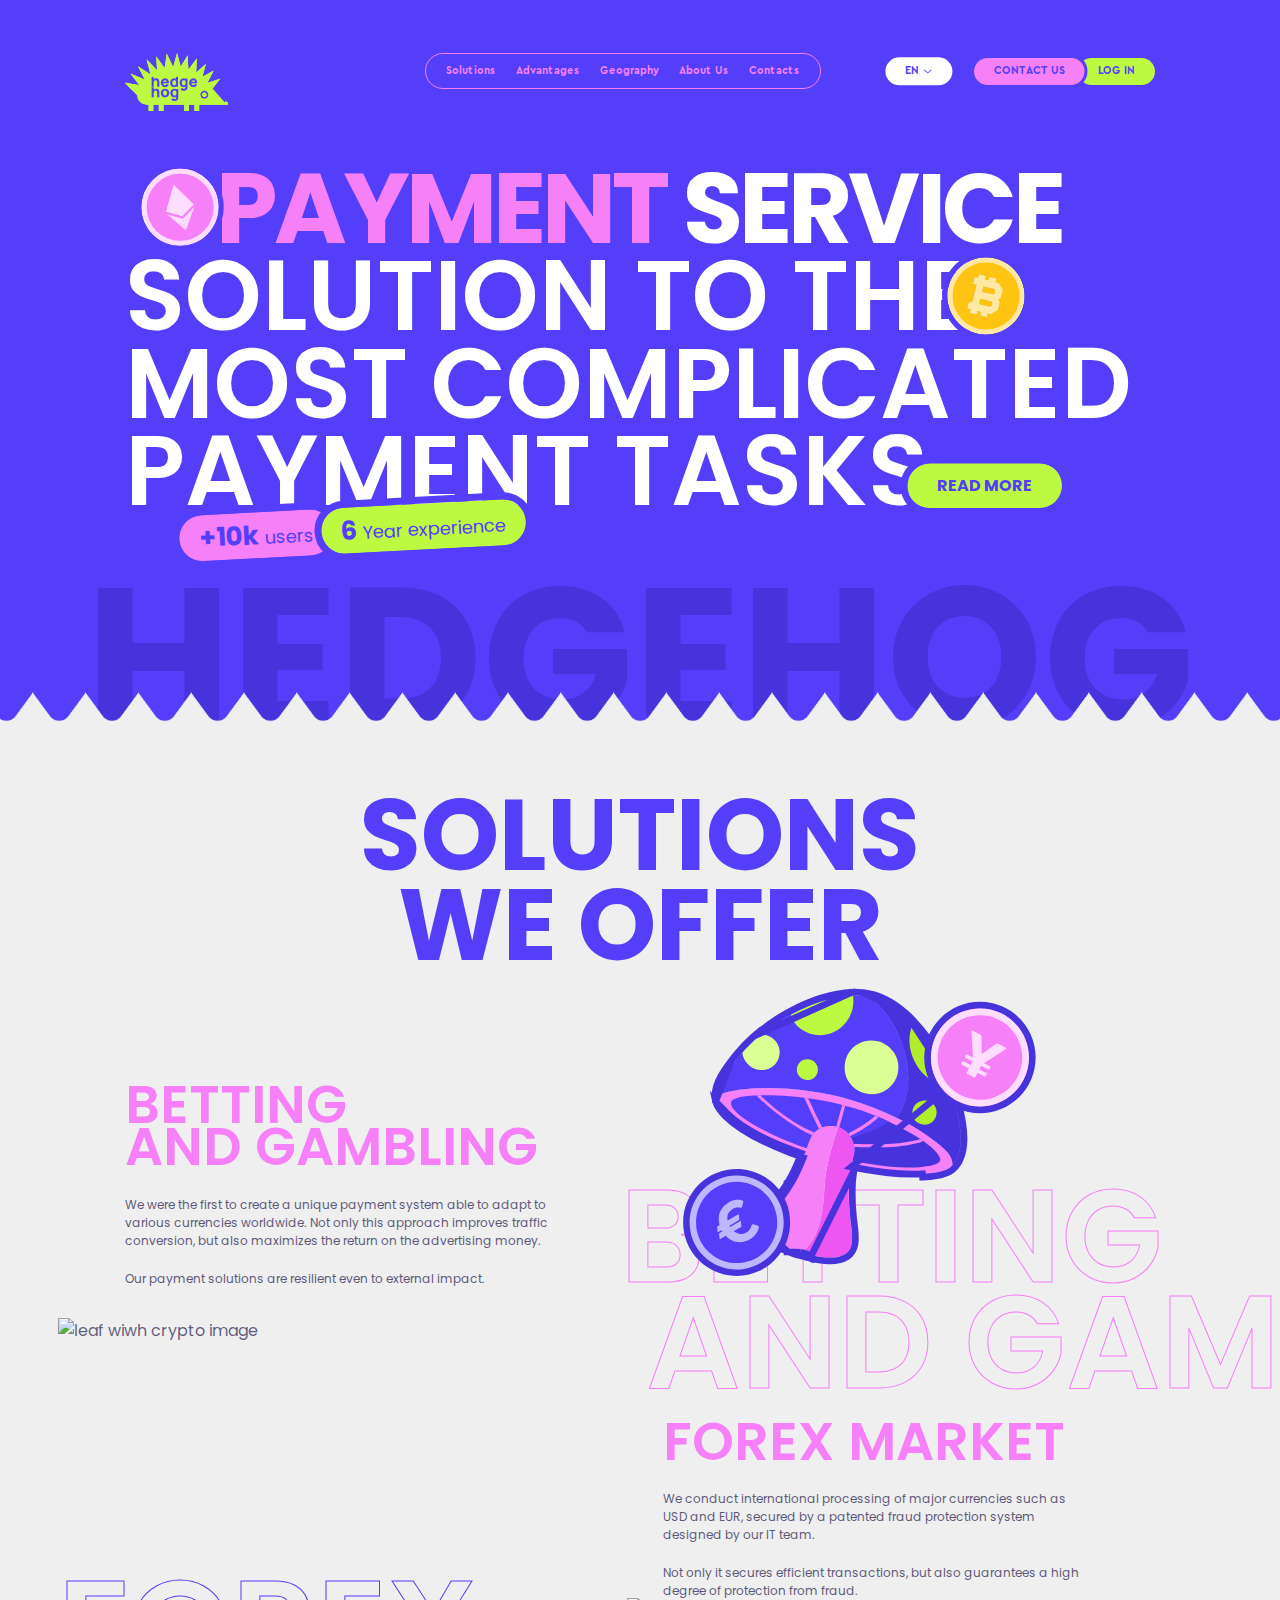
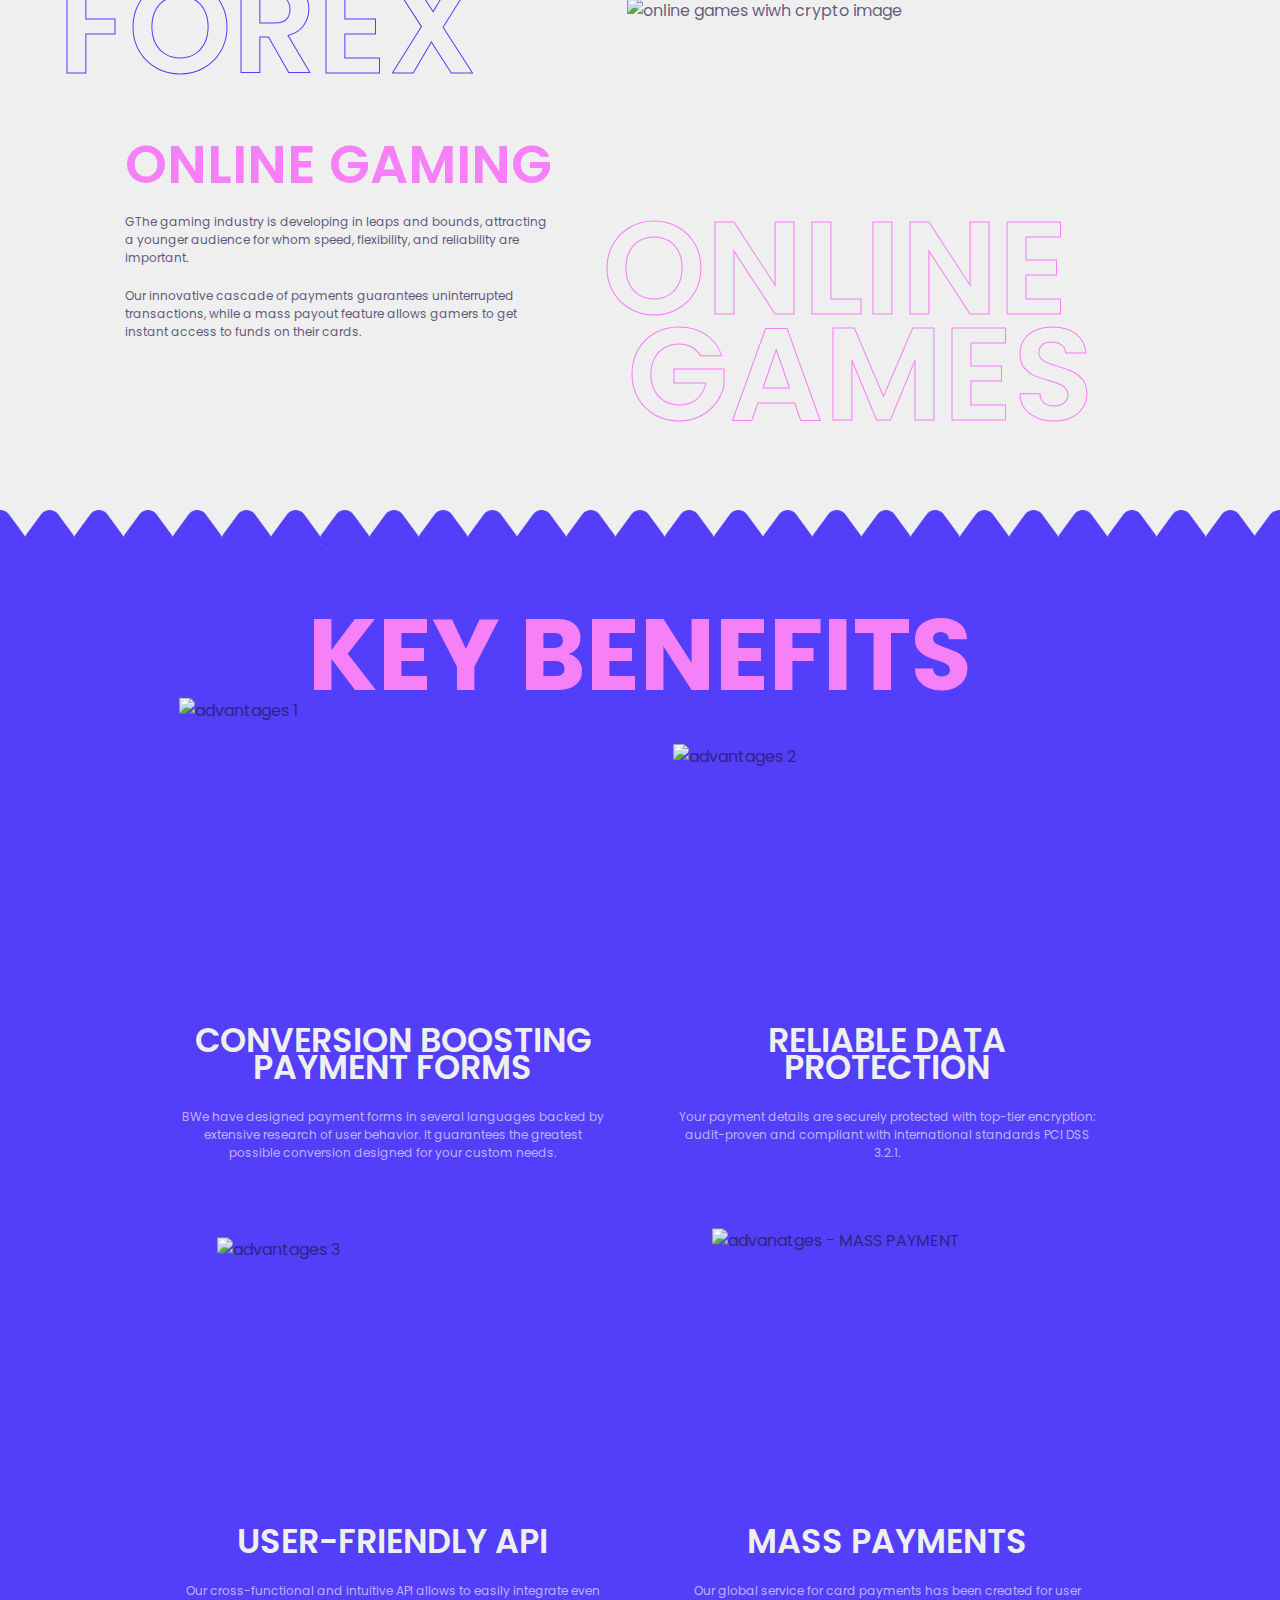
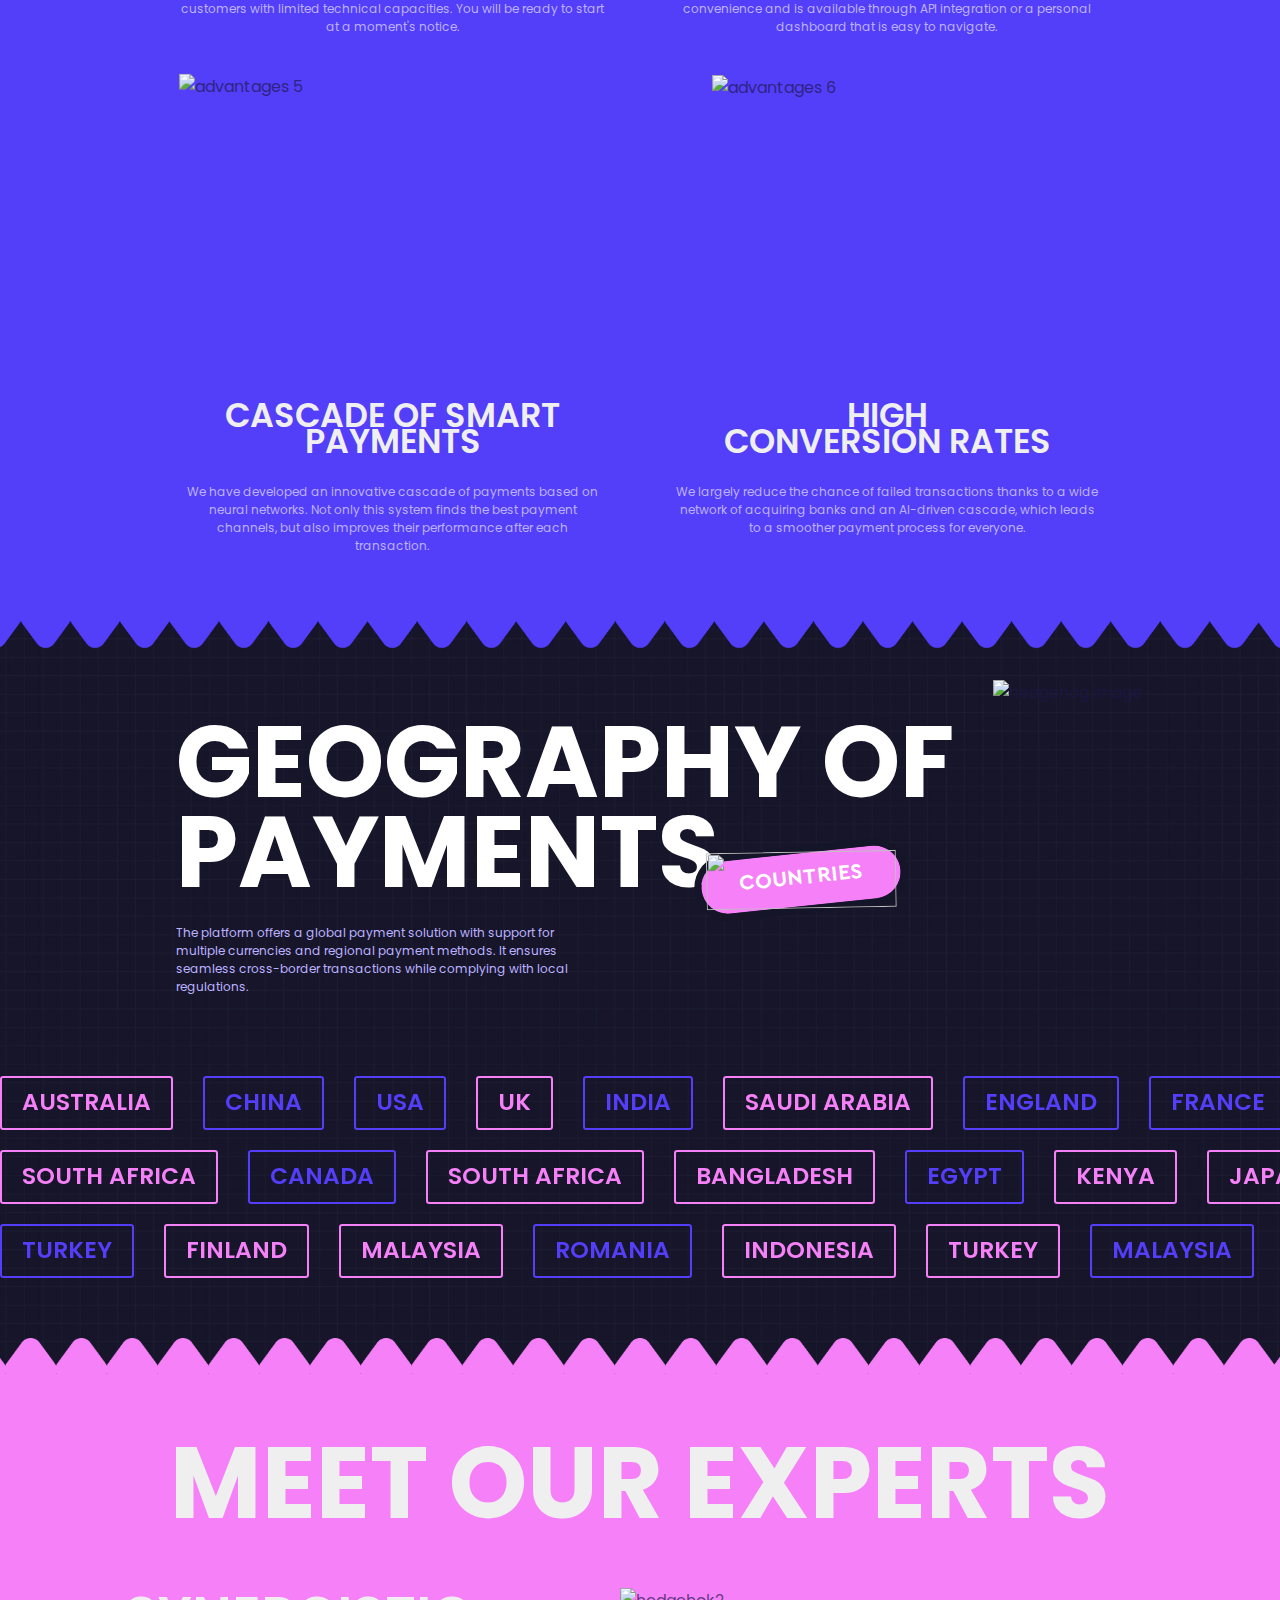
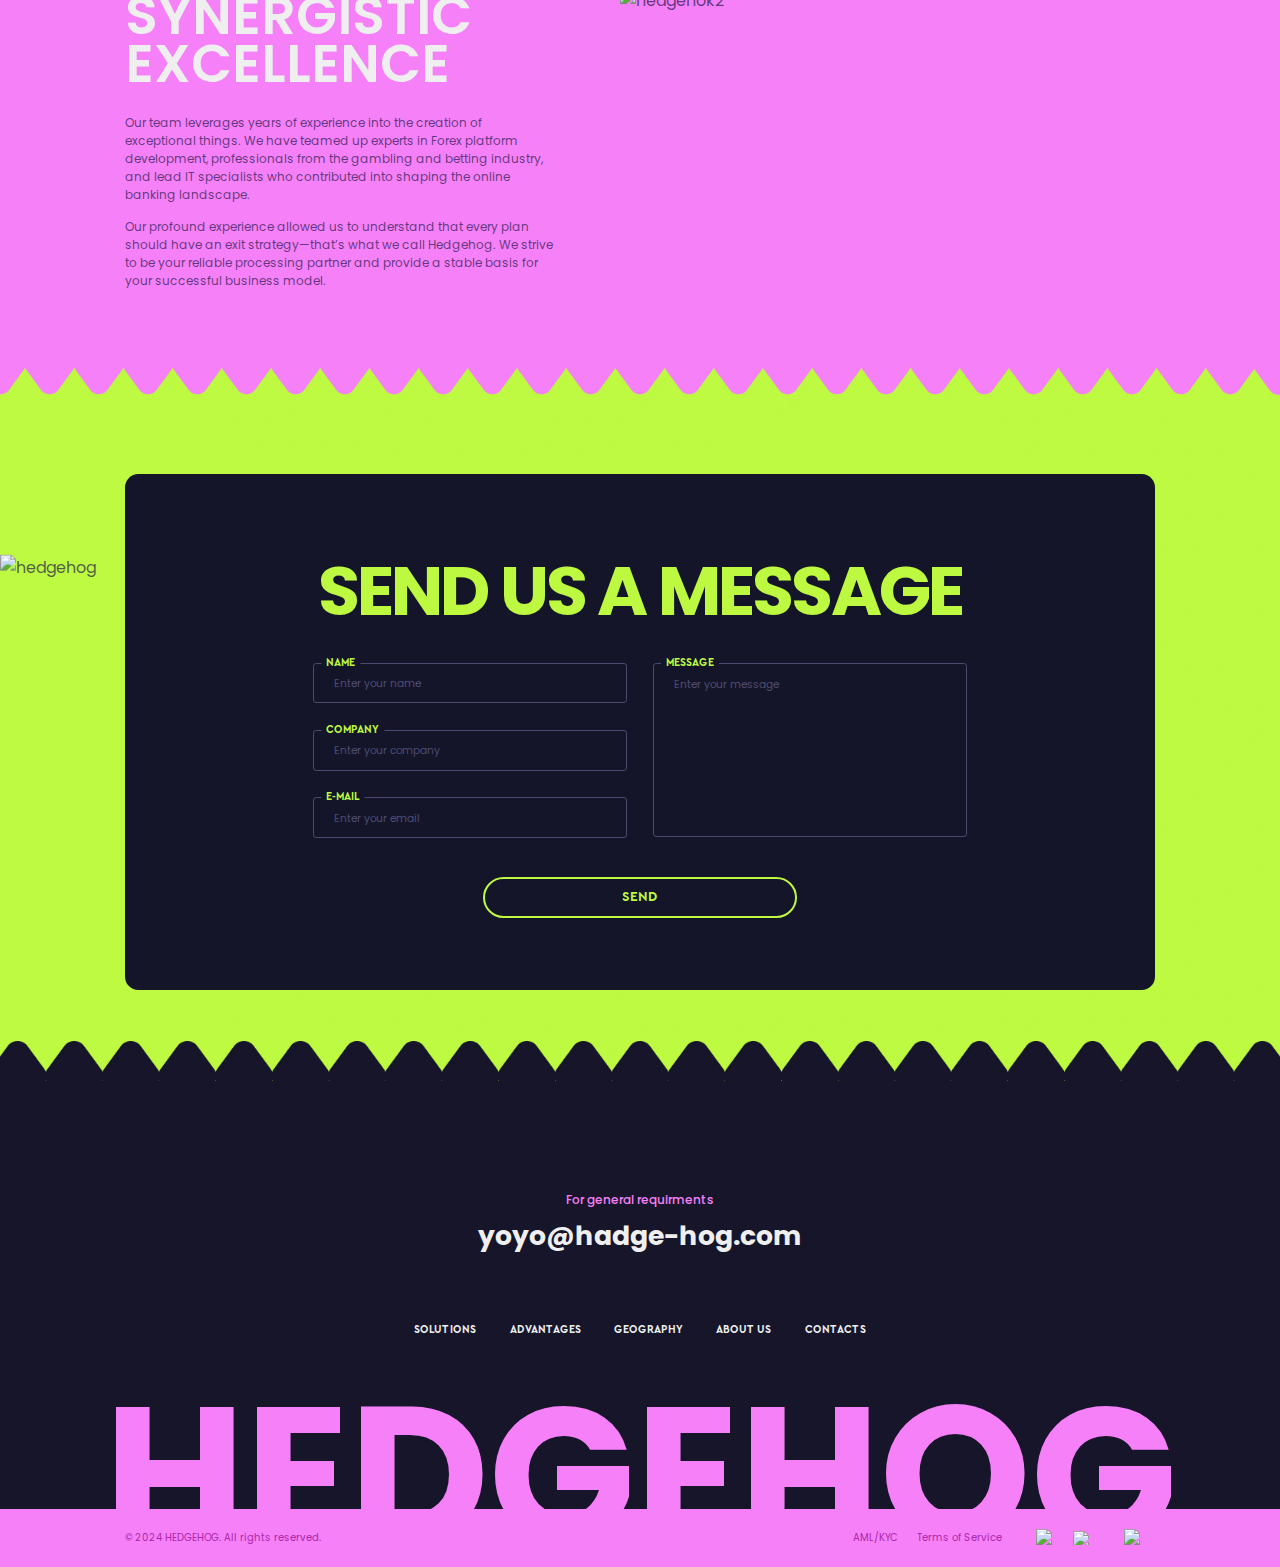
==== index.html @ 7cad4b3d "fix mobile menu buttons" ====
<!DOCTYPE html>
<html lang="en">
<head>
  <meta charset="UTF-8">
  <meta name="viewport" content="width=device-width, initial-scale=1.0">
  <link rel="preconnect" href="https://fonts.googleapis.com">
  <link rel="preconnect" href="https://fonts.gstatic.com" crossorigin>
  <link rel="icon" type="image/png" href="/favicon-96x96.png" sizes="96x96" />
  <link rel="icon" type="image/svg+xml" href="./favicon.svg?" />
  <link rel="preload" href="https://cdn.jsdelivr.net/npm/swiper@8/swiper-bundle.min.css" as="style" onload="this.onload=null;this.rel='stylesheet'">
  <noscript><link rel="stylesheet" href="https://cdn.jsdelivr.net/npm/swiper@8/swiper-bundle.min.css"></noscript>
  <link rel="preload" href="https://fonts.googleapis.com/css2?family=Poppins:wght@300;400;500;600;700&display=swap" as="style" onload="this.onload=null;this.rel='stylesheet'">
  <noscript><link rel="stylesheet" href="https://fonts.googleapis.com/css2?family=Poppins:wght@300;400;500;600;700&display=swap"></noscript>
  <link rel="stylesheet" href="./assets/css/styles.css">
  <title>Hedgehog | Payment service</title>
</head>
<body>
  <header class="header">
    <span class="word">Hedgehog</span>
    <div class="header__inner">
      <div class="header__wrapper">
        <div class="wrapper">
          <div class="header__top">
            <a class="header__logo" href="#">
              <img src="./assets//images/icons/logo.svg" alt="Logo">
            </a>
            <div class="header__el">
              <div class="header__menu">
                <nav class="header__nav">
                  <ul>
                    <li><a href="#solutions" class="go-to">Solutions</a></li>
                    <li><a href="#advantages" class="go-to">Advantages</a></li>
                    <li><a href="#geography" class="go-to">Geography</a></li>
                    <li><a href="#about" class="go-to">About Us</a></li>
                    <li><a href="#contacts" class="go-to">Contacts</a></li>
                  </ul>
                </nav>
              </div>
              <div class="header__box">
                <div class="languages">
                  <div class="languages__container">
                    <p class="languages__current">EN</p>
                    <img src="./assets/images/icons/arrow-down.svg" alt="arrow down">
                  </div>
                  <ul>
                    <li>
                      <a href="./">English</a>
                    </li>
                    <li>
                      <a href="./ru.html">Russian</a>
                    </li>
                  </ul>
                </div>
                <div class="header__box-inner">
                  <a href="#contacts" class="header__contact-us go-to">
                    Contact us
                  </a>
                  <a href="https://client.planbpay.io/#/" class="header__login">
                    Log in
                  </a>
                </div>
              </div>
              <button class="header__burger">
                <span></span>
                <span></span>
                <span></span>
              </button>
              <button class="header__close">
                <img src="./assets/images/icons/close.svg" alt="close btn">
              </button>
              <div class="header__mobile-menu">
                <div class="header__mobile-menu-wrapper">
                  <img class="close-menu" src="./assets/images/icons/close-mobile.svg" alt="close menu">
                  <span class="header__mobile-menu-word">hedgehog</span>
                  <div class="header__mobile-menu-container">
                    <nav>
                      <ul class="header__mobile-menu-list">
                        <li><a href="#solutions" class="go-to mobile-link-js">Solutions</a></li>
                        <li><a href="#advantages" class="go-to mobile-link-js">Advantages</a></li>
                        <li><a href="#geography" class="go-to mobile-link-js">Geography</a></li>
                        <li><a href="#about" class="go-to mobile-link-js">About us</a></li>
                        <li><a href="#contacts" class="go-to mobile-link-js">Contacts</a></li>
                      </ul>
                    </nav>
                    <div class="header__mobile-menu-inner">
                      <span class="one"></span>
                      <a href="#contacts" class="header__mobile-menu-contacts go-to mobile-link-js">Contact us</a>
                      <div class="languages">
                        <div class="languages__container">
                          <p class="languages__current">EN</p>
                          <img src="./assets/images/icons/arrow-down.svg" alt="arrow down">
                        </div>
                        <ul>
                          <li>
                            <a href="./">English</a>
                          </li>
                          <li>
                            <a href="./ru.html">Russian</a>
                          </li>
                        </ul>
                      </div>
                      <span class="two"></span>
                    </div>
                    <a href="https://client.planbpay.io/" class="header__mobile-menu-login mobile-link-js">Log In</a>
                  </div>
                </div>
               
              </div>
            </div>
          </div>
        </div>
      </div>
    
    </div>
    <div class="offer">
      <img class="etherium-icon" src="./assets/images/home-etherium-img.svg" alt="etherium icon">
      <img class="bitcoin-img" src="./assets/images/bitcoin-img.svg" alt="bitcoin-img">
      <div class="wrapper">
        <div class="offer__inner">
          <h1>
            <span class="bold"><span class="color">Payment</span> Service</span>
            Solution to the most complicated payment tasks
          </h1>
        </div>
      </div>
      <a href="#solutions" class="offer__readmore go-to">
          Read more
      </a>
      <div class="offer__advanatges">
        <div class="offer__advanatges-users">
          <span>+10k</span> users
        </div>
        <div class="offer__advanatges-experiance">
          <span>6</span> Year experience
        </div>
      </div>
    </div>
  </header>
  <section id="solutions" class="solutions bg">
    <div class="wrapper">
      <h2 class="page-title center">
        SOLUTIONS <br> WE OFFER
      </h2>
        <div class="solutions__content">

          <div class="solutions__item mb-180">
            <div class="solutions__header">
              <h3>
                Betting <br>
                and gambling
              </h3>
              <div>
                <p>
                  We were the first to create a unique payment system able to adapt to various currencies worldwide.
                  Not only this approach improves traffic conversion, but also maximizes the return on the advertising money.
                </p>
                <p>
                  Our payment solutions are resilient even to external impact.
                </p>
              </div>
            </div>
            <div class="solutions__item-with-image betting">
              <div class="solutions__item-with-image-inner betting">
                <div class="transparent-text transparent-text-maincolor-border">
                  Betting
                 <span> and gam</span>
                </div>
                <img class="desktop" src="" data-src="./assets/images/solution-img1.svg" alt="mushrum wiwh crypto image">
                <img class="mobile" src="" data-src="./assets/images/solution-img1-mobile.svg" alt="mushrum wiwh crypto image">
              </div>
            </div>
          </div>
         
          <div class="solutions__item mb-230">
            <div class="solutions__header ml-auto mr-5">
              <h3>
                Forex Market
              </h3>
              <div>
                <p>
                  We conduct international processing of major currencies such as USD and EUR, secured by a patented fraud protection system designed by our IT team.
                </p>
                <p>
                  Not only it secures efficient transactions, but also guarantees a high degree of protection from fraud.

                </p>
              </div>
            </div>
            <div class="solutions__item-with-image forex mb-30">
              <div class="solutions__item-with-image-inner forex">
                <div class="transparent-text transparent-text-subcolor-border">
                  Forex
                </div>
                <img class="desktop" src="" data-src="./assets/images/solution-img2.svg" alt="leaf wiwh crypto image">
                <img class="mobile" src="" data-src="./assets/images/solution-img2-mobile.svg" alt="leaf wiwh crypto image">
              </div>
            </div>
          </div>
          
          <div class="solutions__item mb-150">
            <div class="solutions__header">
              <h3>
                Online Gaming
              </h3>
              <div>
                <p>
                  GThe gaming industry is developing in leaps and bounds, attracting a younger audience for whom ​​speed, flexibility, and reliability are important. 
                </p>
                <p>
                  Our innovative cascade of payments guarantees uninterrupted transactions, while a mass payout feature allows gamers to get instant access to funds on their cards.
                </p>
              </div>
            </div>
            <div class="solutions__item-with-image online">
              <div class="solutions__item-with-image-inner online">
                <div class="transparent-text transparent-text-maincolor-border">
                  Online
                 <span> games</span>
                </div>
                <img src="" data-src="./assets/images/solution-img3.svg" alt="online games wiwh crypto image">
              </div>
            </div>
          </div>
          
        </div>
    </div>
  </section>
  <section id="advantages" class="advantages bg">
    <div class="wrapper">
      <h2 class="page-title center">
        Key benefits
      </h2>
      <div class="advantages__content">
        <div class="advantages__item">
            <img src="" data-src="./assets/images/adv-img1.svg" alt="advantages 1">
            <div class="advantages__item-text">
              <h4>
                Conversion boosting payment forms
              </h4>
              <p>
                BWe have designed payment forms in several languages ​​backed by extensive research of user behavior. It guarantees the greatest possible conversion designed for your custom needs.
              </p>
            </div>
        </div>
         <div class="advantages__item">
            <img src="" data-src="./assets/images/adv-img2.svg" alt="advantages 2">
            <div class="advantages__item-text">
              <h4>
                Reliable data protection
              </h4>
              <p>
                Your payment details are securely protected with top-tier encryption: audit-proven and compliant with international standards PCI DSS 3.2.1.
              </p>
            </div>
        </div>
         <div class="advantages__item">
            <img src="" data-src="./assets/images/adv-img3.svg" alt="advantages 3">
            <div class="advantages__item-text">
              <h4>
                User-friendly API 
              </h4>
              <p>
                Our cross-functional and intuitive API allows to easily integrate even customers with limited technical capacities. You will be ready to start at a moment's notice.
              </p>
            </div>
        </div>
         <div class="advantages__item">
            <img src="" data-src="./assets/images/adv-img4.png" alt="advanatges - MASS PAYMENT">
            <div class="advantages__item-text">
              <h4>Mass Payments
              </h4>
              <p>
                Our global service for card payments has been created for user convenience and is available through API integration or a personal dashboard that is easy to navigate.
              </p>
            </div>
        </div>
         <div class="advantages__item">
            <img src="" data-src="./assets/images/adv-img5.svg" alt="advantages 5">
            <div class="advantages__item-text">
              <h4>Cascade of Smart Payments</h4>
              <p>
                We have developed an innovative cascade of payments based on neural networks. Not only this system finds the best payment channels, but also improves their performance after each transaction.
              </p>
            </div>
        </div>
         <div class="advantages__item">
            <img src="" data-src="./assets/images/adv-img6.svg" alt="advantages 6">
            <div class="advantages__item-text">
              <h4>
                High <br> Conversion Rates
              </h4>
              <p>
                We largely reduce the chance of failed transactions thanks to a wide network of acquiring banks and an AI-driven cascade, which leads to a smoother payment process for everyone.
              </p>
            </div>
        </div>
      </div>
    </div>
  </section>
  <section id="geography" class="geography bg">
    <img class="geography__image" src="" data-src="./assets/images/hedgehog.svg" alt="hedgehog image">
    <div class="wrapper">
      <div class="geography__title">
        <h2 class="page-title center">
          geography of payments
        </h2>
        <p>
          The platform offers a global payment solution with support for multiple currencies and regional payment methods.
           It ensures seamless cross-border transactions while complying with local regulations.
        </p>
        <div class="geography__box">
          <div class="geography__button">
            countries
            <img src="" data-src="./assets/images//dashed-border.svg" alt="">
          </div>
        </div>
      </div>
    </div>
    <div class="geography__content swiper swiperGeography1 mb-30">
      <div class="swiper-wrapper">
        <div class="swiper-slide geography__item geography__item_pink">
          Australia
        </div>
        <div class="swiper-slide geography__item geography__item_blue">
          China
        </div>
        <div class="swiper-slide geography__item geography__item_blue">
          USA
        </div>
        <div class="swiper-slide geography__item geography__item_pink">
          UK
        </div>
        <div class="swiper-slide geography__item geography__item_blue">
          India
        </div>
        <div class="swiper-slide geography__item geography__item_pink">
          Saudi Arabia
        </div>
        <div class="swiper-slide geography__item geography__item_blue">
          England
        </div>
        <div class="swiper-slide geography__item geography__item_blue">
          France
        </div>
      </div>
    </div>
    <div class="geography__content swiper swiperGeography2  mb-30">
      <div class="swiper-wrapper">
        <div class="swiper-slide geography__item geography__item_pink">
          South Africa
        </div>
        <div class="swiper-slide geography__item geography__item_blue">
          Canada 
        </div>
        <div class="swiper-slide geography__item geography__item_pink">
          South Africa
        </div>
        <div class="swiper-slide geography__item geography__item_pink">
          Bangladesh
        </div>
        <div class="swiper-slide geography__item geography__item_blue">
          Egypt
        </div>
        <div class="swiper-slide geography__item geography__item_pink">
          Kenya
        </div>
        <div class="swiper-slide geography__item geography__item_pink">
          Japan
        </div>
        <div class="swiper-slide geography__item geography__item_blue">
          Brazil
        </div>
      </div>
    </div>
    <div class="geography__content swiper swiperGeography3">
      <div class="swiper-wrapper">
        <div class="swiper-slide geography__item geography__item_blue">
          Turkey
        </div>
        <div class="swiper-slide geography__item geography__item_pink">
          Finland 
        </div>
        <div class="swiper-slide geography__item geography__item_pink">
          Malaysia
        </div>
        <div class="swiper-slide geography__item geography__item_blue">
          Romania
        </div>
        <div class="swiper-slide geography__item geography__item_pink">
          Indonesia
        </div>
        <div class="swiper-slide geography__item geography__item_pink">
          Turkey
        </div>
        <div class="swiper-slide geography__item geography__item_blue">
          Malaysia
        </div>
        <div class="swiper-slide geography__item geography__item_pink">
          Mexico
        </div>
      </div>
    </div>
    <div class="geography__mobile-content">
      <div class="wrapper">
        <div class="geography__mobile-text">
          The platform offers a global payment solution with support for multiple currencies and regional payment methods.
          It ensures seamless cross-border transactions while complying with local regulations.
          <img class="geography__mobile-text-img" src="./assets/images/message.svg" alt="message">
        </div>
      </div>
    </div>
  </section>
  <section id="about" class="team">
    <div class="wrapper">
      <h2 class="page-title">
        Meet Our Experts
      </h2>
      <div class="team__content">
        <div class="team__info">
          <h3>Synergistic <br> Excellence </h3>
          <div>
            <p>
              Our team leverages years of experience into the creation of exceptional things. We have teamed up experts in Forex platform development, professionals from the gambling and betting industry, and lead IT specialists who contributed into shaping the online banking landscape.

            </p>
            <p>
              Our profound experience allowed us to understand that every plan should have an exit strategy—that’s what we call Hedgehog. We strive to be your reliable processing partner and provide a stable basis for your successful business model.
            </p>
          </div>
        </div>
        <img src="" data-src="./assets/images/hedgehok2.svg" alt="hedgehok2">
      </div>
    </div>
  </section>
  <section id="contacts" class="contacts">
    <img class="contacts__img" src="" data-src="./assets/images/hedgehog3.svg" alt="hedgehog">
    <div class="wrapper">
      <div class="contacts__container">
        <div class="contacts__content">
          <h2>Send Us A Message</h2>
          <div class="conatcts__form">
            <form id="contacts__form" method="post" action="/mail">
              <div class="contacts__form-wrapper">
                <div class="contacts__form-item">
                    <div class="contacts__form-row">
                      <input class="contacts__form-field" placeholder="Enter your name" required name="name" id="name" type="text">
                      <label class="contacts__form-label" for="name">name</label>
                    </div>
                    <div class="contacts__form-row">
                      <input class="contacts__form-field" placeholder="Enter your company" required name="company" id="company" type="text">
                      <label class="contacts__form-label" for="company">company</label>
                    </div>
                    <div class="contacts__form-row">
                      <input class="contacts__form-field" placeholder="Enter your email" required name="email" id="email" type="text">
                      <label class="contacts__form-label" for="email">E-mail</label>
                    </div>
                </div>
                <div class="contacts__form-item">
                  <div class="contacts__form-row textarea">
                    <textarea placeholder="Enter your message" class="contacts__form-field textarea" name="text" id=""></textarea>
                    <span class="contacts__form-label" for="email">Message</span>
                  </div>
                </div>
              </div>
              <button class="contacts__form-button">Send</button>
            </form>
            <div class="contacts__form-success">
              <div class="contacts__form-success-inner">
                <p>
                  Thank you for <br> Message! 
                </p>
                <span>
                  Our Support Team will contact you soon
                </span>
                <img class="i-close" src="./assets/images/icons/close-icon.svg" alt="close">
                <img class="i-hedgehog" src="./assets/images/success-form-img.svg" alt="thank you">
              </div>
            </div>
          </div>
        </div>
      </div>
    </div>
  </section>
  <footer class="footer">
    <div class="wrapper">
      <p class="footer__text">For general requirments</p>
      <a class="footer__mail" href="mailto:yoyo@hadge-hog.com">yoyo@hadge-hog.com</a>
      <ul class="footer__menu">
        <li><a href="#solutions" class="go-to">Solutions</a></li>
        <li><a href="#advantages" class="go-to">Advantages</a></li>
        <li><a href="#geography" class="go-to">Geography</a></li>
        <li><a href="#about" class="go-to">About Us</a></li>
        <li><a href="#contacts" class="go-to">Contacts</a></li>
      </ul>
    </div>
    <span class="footer__word">hedgehog</span>
    <div class="footer__bottom">
      <div class="wrapper">
        <div class="footer__bottom-inner">
          <ul class="footer__mobile-menu">
            <li><a href="#solutions" class="go-to">Solutions</a></li>
            <li><a href="#advantages" class="go-to">Advantages</a></li>
            <li><a href="#geography" class="go-to">Geography</a></li>
            <li><a href="#about" class="go-to">About us</a></li>
            <li><a href="#contacts" class="go-to">Contacts</a></li>
          </ul>
          <p>© 2024 HEDGEHOG. All rights reserved.</p>
          <a href="#" class="footer__logo">
            <img src="" data-src="./assets/images/icons/logo-pink.svg" alt="">
          </a>
          <div class="footer__bottom-row">
            <div class="footer__bottom-box">
              <a href="./AML-CTF-policy.pdf" target="_blank">AML/KYC</a> 
              <a href="./PLAN-B-TERMS-AND-CONDITIONS-N.pdf" target="_blank">Terms of Service</a>
            </div>
            <div class="footer__bottom-payments">
              <img src="" data-src="./assets/images/icons/mc.svg" alt="master card">
              <img src="" data-src="./assets/images/icons/visa.svg" alt="visa">
              <img src="" data-src="./assets/images/icons/union.svg" alt="union pay">
            </div>
          </div>
        </div>
      </div>
    </div>
  </footer>

  <script defer src="" data-src="https://cdn.jsdelivr.net/npm/swiper@8/swiper-bundle.min.js"></script>
  <script type="module">
		import Swiper from 'https://cdn.jsdelivr.net/npm/swiper@8/swiper-bundle.esm.browser.min.js'

		function initSwiper(selector) {
      return new Swiper(selector, {
        slidesPerView: "auto",
        loop: true,
        speed: 3000,
        spaceBetween: 30,
        allowTouchMove: false,
        breakpoints: {
          834: {
            slidesPerView: 8,
            spaceBetween: 15
          },
          992: {
            slidesPerView: 8,
          },
          680: {
            slidesPerView: 6,
          },
          320: {
            slidesPerView: 4,
            spaceBetween: 20
          }
        },
      });
    }

    const swiper1 = initSwiper('.swiperGeography1');
    const swiper2 = initSwiper('.swiperGeography2');
    const swiper3 = initSwiper('.swiperGeography3');
  </script>
  <script src="./assets/js/main.js"></script>
</body>
</html>
---- assets/css/styles.css ----
@font-face {
  font-family: "Cera Pro";
  src: url("../../assets/fonts/CeraPro-Bold.eot");
  src: url("../../assets/fonts/CeraPro-Bold.eot?#iefix") format("embedded-opentype"), url("../../assets/fonts/CeraPro-Bold.woff2") format("woff2"), url("../../assets/fonts/CeraPro-Bold.woff") format("woff"), url("../../assets/fonts/CeraPro-Bold.ttf") format("truetype");
  font-weight: bold;
  font-style: normal;
  font-display: swap;
}
p {
  margin: 0;
  padding: 0;
}

ul,
li {
  margin: 0;
  padding: 0;
  list-style-type: none;
}

h1,
h2,
h3,
h4,
h5 {
  box-sizing: border-box;
  margin: 0;
  padding: 0;
  line-height: 1.3em;
  font-style: normal;
}

h1 {
  font-weight: 600;
  font-size: 7.708vw;
  line-height: 0.8em;
  color: #fff;
  text-transform: uppercase;
}

h2 {
  font-size: 7.813vw;
  font-weight: 700;
  text-transform: uppercase;
}

h3 {
  font-size: 4.167vw;
  font-weight: 600;
}

button {
  outline: none;
  border: none;
  text-decoration: none;
  color: inherit;
}

div,
p,
a,
ul,
li,
span,
img {
  box-sizing: border-box;
}

a {
  text-decoration: none;
  display: block;
  color: inherit;
}

button {
  cursor: pointer;
}

img {
  max-width: 100%;
  display: block;
}

body {
  font-family: "Poppins", sans-serif;
  font-weight: 400;
  margin: 0;
  padding: 0;
  color: rgba(29, 23, 74, 0.6980392157);
}
body.isMobileOpen {
  overflow: hidden;
}

.wrapper {
  max-width: 82.813vw;
  width: 100%;
  margin: 0 auto;
  padding-left: 15px;
  padding-right: 15px;
}

.center {
  text-align: center;
}

.transparent-text-maincolor-border {
  color: transparent;
  -webkit-text-stroke: 1px #F580F7;
  text-stroke: 1px #F580F7;
}

.transparent-text-subcolor-border {
  color: transparent;
  -webkit-text-stroke: 1px #543EFA;
  text-stroke: 1px #543EFA;
}

.page-title {
  line-height: 0.9em;
}

.ml-auto {
  margin-left: auto;
}

.header {
  position: relative;
  background-color: #543EFA;
  padding-bottom: 5.208vw;
}
.header__inner {
  transition: 0.3s;
}
.header__logo {
  width: 8.073vw;
  transition: 0.3s;
}
.header__top {
  padding-top: 4.167vw;
  display: flex;
  transition: 0.3s;
  padding-bottom: 1vw;
}
.header .word {
  width: 100%;
  text-align: center;
  font-size: 15.521vw;
  font-weight: 700;
  color: #4733DC;
  text-transform: uppercase;
  position: absolute;
  left: 0;
  bottom: -1.302vw;
  line-height: 0.8em;
}
.header .bg-line {
  width: 100%;
  height: 82px;
  position: absolute;
  left: 0;
  bottom: 0;
  z-index: 1;
  pointer-events: none;
  transform: translateY(30%);
}
.header__top {
  display: flex;
  justify-content: space-between;
}
.header__el {
  display: flex;
  align-items: center;
  gap: 4.948vw;
  height: 100%;
}
.header__nav {
  border: 1px solid #F580F7;
  padding: 0.781vw 1.563vw;
  height: 100%;
  border-radius: 1.563vw;
  font-family: "Cera Pro", sans-serif;
}
.header__nav ul {
  display: flex;
  gap: 1.563vw;
}
.header__nav ul li {
  position: relative;
  cursor: pointer;
  transition: 0.3s;
  z-index: 5;
}
.header__nav ul li:hover:before {
  opacity: 1;
}
.header__nav ul li.active:hover > a {
  color: #543EFA;
}
.header__nav ul li:hover > a {
  color: #543EFA;
}
.header__nav ul li.active:before {
  opacity: 1;
}
.header__nav ul li.active > a {
  color: #543EFA;
}
.header__nav ul li::before {
  content: "";
  height: 2.019vw;
  width: calc(100% + 2.363vw);
  display: block;
  position: absolute;
  background-color: #F580F7;
  pointer-events: none;
  border-radius: 1.563vw;
  transition: 0.3s;
  position: absolute;
  left: 50%;
  top: 50%;
  transform: translate(-50%, -50%);
  z-index: -1;
  opacity: 0;
}
.header__nav ul li > a {
  position: relative;
  z-index: 3;
  color: #F580F7;
  font-size: 0.833vw;
  transition: 0.3s;
}
.header__box {
  display: flex;
  align-items: center;
  height: 100%;
  gap: 1.563vw;
}
.header__box-inner {
  display: flex;
}
.header__contact-us {
  font-family: "Cera Pro", sans-serif;
  color: #543EFA;
  background-color: #F580F7;
  font-size: 0.833vw;
  text-transform: uppercase;
  font-weight: 700;
  text-align: center;
  padding: 0.521vw 1.563vw;
  border-radius: 2.344vw;
  position: relative;
  margin-right: -0.521vw;
  transition: 0.3s;
}
.header__contact-us:before {
  content: "";
  display: block;
  position: absolute;
  left: 50%;
  top: 50%;
  width: 100%;
  height: 100%;
  border: 3px solid #543EFA;
  transform: translate(-50%, -50%);
  border-radius: 2.344vw;
}
.header__login {
  font-family: "Cera Pro", sans-serif;
  color: #543EFA;
  background-color: #BEF941;
  font-size: 0.833vw;
  text-transform: uppercase;
  font-weight: 700;
  text-align: center;
  padding: 0.521vw 1.563vw;
  border-radius: 2.344vw;
}
.header__burger {
  display: none;
  background: transparent;
  padding: 0;
}
.header__burger span {
  display: block;
  width: 4.556vw;
  height: 0.36vw;
  background-color: #EFEFEF;
  border-radius: 0.839vw;
}
.header__burger span:not(:last-child) {
  margin-bottom: 0.839vw;
}
.header__close {
  display: none;
  background: transparent;
  padding: 0;
}
.header__close.active {
  display: block;
  width: 5.995vw;
  height: 5.995vw;
  position: absolute;
  right: 5vw;
  z-index: 10;
}
.header__mobile-menu {
  display: none;
  background-color: #543EFA;
  width: 100%;
  height: 151.5vw;
  position: absolute;
  left: 50%;
  top: 0%;
  z-index: 10;
  overflow: hidden;
  transform: translate(-50%, 0);
  padding: 6.25vw 9.375vw;
  animation: fadeIn 0.3s linear forwards;
}
.header__mobile-menu.active {
  display: block;
}
.header__mobile-menu .close-menu {
  position: absolute;
  right: 13vw;
  top: 7vw;
  width: 7.813vw;
  height: 7.813vw;
}
.header__mobile-menu-word {
  text-transform: uppercase;
  color: #4733DC;
  font-size: 27.5vw;
  position: absolute;
  left: 12vw;
  top: 54vw;
  transform: rotate(-90deg);
  font-weight: 700;
  z-index: -1;
}
.header__mobile-menu ul {
  padding-top: 2vw;
  color: #fff;
  font-size: 5vw;
  font-family: "Cera Pro", sans-serif;
  margin-bottom: 9.375vw;
  text-align: center;
}
.header__mobile-menu ul li:hover {
  color: #F580F7;
}
.header__mobile-menu ul li:not(:last-child) {
  margin-bottom: 9.375vw;
}
.header__mobile-menu-inner {
  display: flex;
  align-items: center;
  justify-content: center;
  padding: 6.25vw 0;
  margin-bottom: 6.25vw;
}
.header__mobile-menu-inner span {
  display: block;
  width: 100%;
  height: 2px;
  background: rgb(245, 128, 247);
  background: linear-gradient(90deg, rgb(245, 128, 247) 0%, rgba(70, 51, 220, 0) 57%);
  position: absolute;
  left: 0;
}
.header__mobile-menu-inner span.one {
  bottom: 66vw;
}
.header__mobile-menu-inner span.two {
  bottom: 38vw;
}
.header__mobile-menu-contacts {
  width: 45.313vw;
  text-transform: uppercase;
  border-radius: 9.375vw;
  background-color: #F580F7;
  padding: 3.125vw 0;
  text-align: center;
  font-weight: 700;
  color: #543EFA;
}
.header__mobile-menu-login {
  width: 67vw;
  margin: 0 auto;
  background-color: #BEF941;
  text-transform: uppercase;
  border-radius: 9.375vw;
  color: #543EFA;
  padding: 3.125vw 0;
  text-align: center;
  font-weight: 700;
}

.offer {
  position: relative;
  padding: 3.204vw 0 11.021vw;
}
.offer h1 {
  font-weight: 600;
  text-indent: 7.1vw;
  line-height: 6.823vw;
}
.offer .etherium-icon {
  position: absolute;
  left: 9.2vw;
  top: 1.6vw;
  z-index: 2;
  width: 9.74vw;
  height: 9.74vw;
}
.offer .bitcoin-img {
  width: 6.875vw;
  height: 6.875vw;
  position: absolute;
  right: 19.5vw;
  top: 10vw;
  z-index: 2;
}
.offer__readmore {
  background-color: #BEF941;
  border-radius: 2.344vw;
  padding: 0.781vw 2.344vw;
  text-align: center;
  text-transform: uppercase;
  color: #543EFA;
  font-weight: 700;
  font-size: 1.25vw;
  position: absolute;
  right: 17vw;
  bottom: 11.5vw;
}
.offer__readmore:before {
  content: "";
  display: block;
  position: absolute;
  left: 50%;
  top: 50%;
  width: 100%;
  height: 100%;
  border: 3px solid #543EFA;
  transform: translate(-50%, -50%);
  border-radius: 2.344vw;
  border: 7px solid #543EFA;
}
.offer__advanatges {
  display: flex;
  align-items: center;
  position: absolute;
  left: 14vw;
  bottom: 8vw;
  color: #543EFA;
  font-size: 1.406vw;
  transform: rotate(-3deg);
}
.offer__advanatges span {
  font-weight: 700;
  font-size: 2.031vw;
}
.offer__advanatges-users {
  position: relative;
  background-color: #F580F7;
  border-radius: 2.969vw;
  padding: 0.281vw 1.563vw;
}
.offer__advanatges-users:before {
  content: "";
  display: block;
  position: absolute;
  left: 50%;
  top: 50%;
  width: 100%;
  height: 100%;
  border: 3px solid #543EFA;
  transform: translate(-50%, -50%);
  border-radius: 2.344vw;
  border: 7px solid #543EFA;
  border-radius: 2.969vw;
}
.offer__advanatges-experiance {
  position: relative;
  background-color: #BEF941;
  border-radius: 2.969vw;
  padding: 0.281vw 1.563vw;
  transform: translateX(-12px);
}
.offer__advanatges-experiance:before {
  content: "";
  display: block;
  position: absolute;
  left: 50%;
  top: 50%;
  width: 100%;
  height: 100%;
  border: 3px solid #543EFA;
  transform: translate(-50%, -50%);
  border-radius: 2.344vw;
  border: 7px solid #543EFA;
  border-radius: 2.969vw;
}

.languages {
  position: relative;
  z-index: 5;
}
.languages__container {
  position: relative;
  font-family: "Cera Pro", sans-serif;
  color: #543EFA;
  text-transform: uppercase;
  background: #fff;
  border-radius: 2.344vw;
  font-size: 0.833vw;
  padding: 0.521vw 1.563vw;
  display: flex;
  align-items: center;
  font-weight: 700;
  gap: 0.25vw;
  border: 1px solid transparent;
  transition: 0.3s;
  z-index: 2;
}
.languages__container::before {
  content: "";
  display: block;
  position: absolute;
  left: 50%;
  top: 50%;
  width: 100%;
  height: 100%;
  border: 3px solid #543EFA;
  transform: translate(-50%, -50%);
  border-radius: 2.344vw;
}
.languages__container > img {
  width: 0.781vw;
  height: 0.417vw;
}
.languages:hover ul {
  opacity: 1;
}
.languages ul {
  position: absolute;
  width: 100%;
  left: 0;
  top: 100%;
  transform: translateY(-35%);
  background-color: #fff;
  padding: 0.521vw 0.938vw;
  padding-top: 2.5vw;
  color: #543EFA;
  border-radius: 0.5vw;
  z-index: 1;
  opacity: 0;
  transition: opacity 0.3s;
}
.languages ul li {
  font-family: "Cera Pro", sans-serif;
  font-size: 0.833vw;
  text-transform: uppercase;
  line-height: 0.9em;
  transition: color 0.3s;
}
.languages ul li:not(:last-child) {
  margin-bottom: 0.65vw;
}
.languages ul li:hover {
  color: #F580F7;
}

span.color {
  color: #F580F7;
}

span.bold {
  font-weight: 700;
  letter-spacing: -0.04em;
}

.solutions {
  padding: 8.333vw 0 7.813vw;
  position: relative;
  overflow: hidden;
  margin-top: -3vw;
  background: url("../images/bg-gray.webp") no-repeat 50% 17%/cover;
}
.solutions__img {
  position: absolute;
  left: 0;
  bottom: -5px;
  transform: rotate(180deg) translateY(-50%);
}
.solutions .page-title {
  color: #543EFA;
}
.solutions .transparent-text {
  font-size: 10.313vw;
  text-transform: uppercase;
  font-weight: 600;
  line-height: 0.8em;
}
.solutions .transparent-text span {
  display: block;
  padding-left: 2vw;
}
.solutions__content {
  padding-top: 8.854vw;
}
.solutions__item-with-image {
  position: absolute;
}
.solutions__item-with-image.betting {
  right: 0;
  top: 39vw;
}
.solutions__item-with-image.betting .mobile {
  display: none;
}
.solutions__item-with-image.betting .desktop {
  display: block;
}
.solutions__item-with-image.forex {
  margin-left: -5.208vw;
  position: relative;
  margin-top: -2vw;
}
.solutions__item-with-image.forex .mobile {
  display: none;
}
.solutions__item-with-image.forex .desktop {
  display: block;
}
.solutions__item-with-image.online {
  right: 14.5vw;
  bottom: 9.5vw;
}
.solutions__item-with-image.mb-30 {
  margin-bottom: 3.646vw;
}
.solutions__item.mb-180 {
  margin-bottom: 10.375vw;
}
.solutions__item.mb-150 {
  margin-bottom: 8.379vw;
}
.solutions__item.mb-230 {
  margin-bottom: 4.979vw;
}
.solutions__item-with-image-inner {
  position: relative;
}
.solutions__item-with-image-inner.betting img {
  width: 33.333vw;
  height: 27.083vw;
  position: absolute;
  left: 2vw;
  top: -17vw;
}
.solutions__item-with-image-inner.forex img {
  width: 35.677vw;
  height: 22.917vw;
  position: absolute;
  left: 0;
  top: -20vw;
}
.solutions__item-with-image-inner.online img {
  width: 30.625vw;
  height: 23.229vw;
  position: absolute;
  left: 2vw;
  top: -17vw;
}
.solutions__header {
  max-width: 33.431vw;
}
.solutions__header.mr-5 {
  margin-right: 5vw;
}
.solutions__header h3 {
  color: #F580F7;
  font-weight: 600;
  text-transform: uppercase;
  line-height: 0.8em;
  margin-bottom: 2.083vw;
}
.solutions__header div > p {
  color: #1D174A;
  opacity: 0.7;
  font-size: 0.938vw;
}
.solutions__header div > p:not(:last-child) {
  margin-bottom: 1.563vw;
}

.advantages {
  padding: 7.813vw 0 7.813vw;
  position: relative;
  margin-top: -3vw;
  background: url("../images/bg-blue.webp") no-repeat 50% 0%/cover;
}
.advantages h2 {
  color: #F580F7;
  margin-bottom: 25.646vw;
}
.advantages__content {
  display: flex;
  justify-content: center;
  flex-wrap: wrap;
  gap: 28.646vw 5.208vw;
}
.advantages__item {
  position: relative;
  max-width: 33.438vw;
  width: 100%;
}
.advantages__item img {
  position: absolute;
  transform: translateY(-50%);
}
.advantages__item:nth-child(1) img {
  width: 43.542vw;
  height: 36.615vw;
  left: 0;
  top: -72%;
  z-index: 1;
}
.advantages__item:nth-child(2) img {
  width: 30.573vw;
  height: 23.438vw;
  left: 0;
  top: -100%;
}
.advantages__item:nth-child(3) img {
  width: 33.333vw;
  height: 27.604vw;
  left: 3vw;
  top: -9vw;
}
.advantages__item:nth-child(4) img {
  width: 31.927vw;
  height: 22.917vw;
  left: 3vw;
  top: -12vw;
}
.advantages__item:nth-child(5) img {
  width: 34.115vw;
  height: 29.427vw;
  position: absolute;
  left: 0;
  top: -11vw;
  transform: translateY(-50%);
}
.advantages__item:nth-child(6) img {
  width: 25.521vw;
  height: 31.25vw;
  position: absolute;
  left: 3vw;
  top: -10vw;
  transform: translateY(-50%);
}
.advantages__item-text {
  text-align: center;
}
.advantages__item h4 {
  position: relative;
  z-index: 5;
  text-transform: uppercase;
  font-size: 2.604vw;
  color: #EFEFEF;
  font-weight: 600;
  line-height: 0.8em;
  margin-bottom: 2.083vw;
}
.advantages__item p {
  position: relative;
  z-index: 5;
  color: #BBB2FF;
  font-size: 0.938vw;
}

.swiperGeography1 .swiper-wrapper {
  display: flex;
  transition-timing-function: linear;
  will-change: transform;
  animation: scroll 75s linear infinite;
}

.swiperGeography2 .swiper-wrapper {
  display: flex;
  transition-timing-function: linear;
  will-change: transform;
  animation: scrollReverse 35s linear infinite;
}

.swiperGeography3 .swiper-wrapper {
  display: flex;
  transition-timing-function: linear;
  will-change: transform;
  animation: scroll 30s linear infinite;
}

@keyframes scrollReverse {
  0% {
    transform: translateX(0);
  }
  100% {
    transform: translateX(-100%);
  }
}
@keyframes scroll {
  0% {
    transform: translateX(-100%);
  }
  100% {
    transform: translateX(0);
  }
}
.geography {
  position: relative;
  padding: 8.906vw 0 7.656vw;
  margin-top: -4vw;
  background: url("../images/geography-bg.webp") no-repeat 50% 17%/cover;
}
.geography__mobile-content {
  padding-top: 10vw;
  display: none;
}
.geography__mobile-text {
  color: #F580F7;
  font-size: 3.75vw;
  position: relative;
  z-index: 2;
  text-align: center;
  line-height: 1em;
  text-transform: uppercase;
  font-weight: 600;
  padding-top: 6vw;
}
.geography__mobile-text-img {
  content: "";
  display: block;
  width: 89.125vw;
  height: 43.625vw;
  background: url(../images/message.svg) no-repeat 50% 50%/cover;
  z-index: -1;
  position: absolute;
  left: 0;
  top: 0;
}
.geography__content .swiper-wrapper {
  gap: 30px;
}
.geography__content.mb-30 {
  margin-bottom: 1.563vw;
}
.geography__item {
  width: -moz-fit-content;
  width: fit-content;
  display: flex;
  align-items: center;
  justify-content: center;
  font-size: 1.823vw;
  font-weight: 600;
  text-transform: uppercase;
  padding: 1.042vw 1.563vw;
  line-height: 1em;
  border-radius: 0.26vw;
  flex-shrink: 0;
  min-width: -moz-max-content;
  min-width: max-content;
}
.geography__item_pink {
  color: #F580F7;
  border: 2px solid #F580F7;
}
.geography__item_blue {
  color: #543EFA;
  border: 2px solid #543EFA;
}
.geography__title {
  position: relative;
  color: #fff;
  max-width: 71.615vw;
  width: 100%;
  margin-bottom: 6.25vw;
  padding-left: 4vw;
}
.geography__title h2 {
  text-align: left;
  margin-bottom: 2.083vw;
}
.geography__title p {
  max-width: 33.333vw;
  color: #BBB2FF;
  font-size: 0.938vw;
}
.geography__box {
  position: absolute;
  right: 11vw;
  bottom: 7vw;
}
.geography__button {
  text-align: center;
  position: relative;
  width: 15.625vw;
  height: 4.167vw;
  color: #fff;
  font-size: 1.667vw;
  background-color: #F580F7;
  text-transform: uppercase;
  font-family: "Cera Pro", sans-serif;
  font-weight: 600;
  border-radius: 4.688vw;
  padding: 0.96vw 0;
  transform: rotate(-6deg) translateX(0%);
}
.geography__button:before {
  content: "";
  display: block;
  position: absolute;
  left: 50%;
  top: 50%;
  width: 100%;
  height: 100%;
  border: 3px solid #543EFA;
  transform: translate(-50%, -50%);
  border-radius: 2.344vw;
  border: 7px solid #151529;
  border-radius: 2.969vw;
}
.geography__button img {
  width: 14.844vw;
  height: 4.485vw;
  position: absolute;
  left: 50%;
  top: 50%;
  transform: rotate(5deg) translate(-51%, -35%);
  -o-object-fit: cover;
     object-fit: cover;
}
.geography__img {
  position: absolute;
  left: 0;
  top: 0;
  transform: translateY(-50%);
}
.geography__image {
  width: 22.396vw;
  height: 25.781vw;
  position: absolute;
  right: 0;
  top: 6vw;
}

.team {
  padding: 7.813vw 0 9.473vw;
  position: relative;
  margin-top: -3vw;
  background: url("../images/bg-pink.webp") no-repeat 50% 0%/cover;
}
.team h2 {
  text-align: center;
  color: #EFEFEF;
  margin-bottom: 4.688vw;
}
.team__content {
  display: flex;
  align-items: flex-end;
  gap: 5.208vw;
}
.team__content img {
  width: 42.083vw;
  height: 23.594vw;
}
.team__info {
  max-width: 33.438vw;
}
.team__info h3 {
  color: #EFEFEF;
  text-transform: uppercase;
  line-height: 0.9em;
  margin-bottom: 2.083vw;
}
.team__info p {
  font-size: 0.938vw;
}
.team__info p:not(:last-child) {
  margin-bottom: 1.042vw;
}

.contacts {
  position: relative;
  overflow: hidden;
  padding: 8.908vw 0 8.008vw;
  margin-top: -4vw;
  background: url("../images/bg-green.webp") no-repeat 50% 0%/cover;
}
.contacts__img {
  position: absolute;
  left: 0;
  bottom: -50%;
  width: 148.438vw;
  height: 82.656vw;
  z-index: 1;
  transform: translateY(12vw);
}
.contacts h2 {
  font-size: 5.421vw;
  color: #BEF941;
  text-align: center;
  letter-spacing: -0.04em;
  margin-bottom: 2.083vw;
}
.contacts__container {
  padding: 5.629vw 0;
  background-color: #151529;
  border-radius: 1.042vw;
  position: relative;
  z-index: 2;
}
.contacts__content {
  max-width: 51.042vw;
  width: 100%;
  margin: 0 auto;
}
.contacts__form-field {
  border: 1px solid #4C4C72;
  padding: 1.042vw 1.563vw;
  font-size: 0.833vw;
  color: #4C4C72;
  border-radius: 0.25vw;
  background: transparent;
  box-sizing: border-box;
  width: 100%;
}
.contacts__form-field.required {
  border: 1px solid red;
}
.contacts__form-field::-moz-placeholder {
  color: #4C4C72;
  font-family: "Poppins", sans-serif;
}
.contacts__form-field::placeholder {
  color: #4C4C72;
  font-family: "Poppins", sans-serif;
}
.contacts__form-field:active, .contacts__form-field:focus {
  border: none;
  outline: none;
  border: 1px solid #4C4C72;
}
.contacts__form-field.textarea {
  height: 13.6vw;
  resize: none;
}
.contacts__form-item {
  width: 100%;
  max-width: 24.479vw;
}
.contacts__form-row {
  position: relative;
}
.contacts__form-row:not(:last-child) {
  margin-bottom: 2.083vw;
}
.contacts__form-row.textarea {
  margin-bottom: 0;
  height: 100%;
}
.contacts__form-label {
  position: absolute;
  left: 1vw;
  top: 0;
  text-transform: uppercase;
  color: #BEF941;
  transform: translate(0%, -50%);
  font-size: 0.833vw;
  font-family: "Cera Pro", sans-serif;
}
.contacts__form-label:before {
  content: "";
  background-color: #151529;
  width: 100%;
  height: 100%;
  display: block;
  z-index: -1;
  position: absolute;
  padding: 0px 5px;
  transform: translate(-50%, -50%);
  left: 50%;
  top: 50%;
}
.contacts__form-wrapper {
  display: flex;
  justify-content: space-between;
  gap: 2.083vw;
  margin-bottom: 2.604vw;
}
.contacts__form-button {
  font-family: "Cera Pro", sans-serif;
  color: #BEF941;
  text-transform: uppercase;
  text-align: center;
  font-weight: 700;
  border: 2px solid #BEF941;
  border-radius: 3.646vw;
  display: block;
  width: 24.479vw;
  padding: 0.781vw 0;
  margin: 0 auto;
  background: transparent;
}
.contacts__form-success {
  position: absolute;
  left: 0;
  top: 0;
  width: 100%;
  height: 100%;
  background-color: #151529;
  overflow: hidden;
  display: none;
  border-radius: 1.042vw;
  text-align: center;
}
.contacts__form-success.active {
  display: block;
}
.contacts__form-success-inner {
  position: relative;
  display: flex;
  align-items: center;
  justify-content: center;
  flex-direction: column;
  width: 100%;
  height: 100%;
}
.contacts__form-success-inner .i-hedgehog {
  position: absolute;
  left: 0;
  bottom: 0;
}
.contacts__form-success-inner .i-close {
  width: 1.719vw;
  height: 1.719vw;
  position: absolute;
  right: 2vw;
  top: 2vw;
  cursor: pointer;
}
.contacts__form-success p {
  font-size: 5.521vw;
  margin-bottom: 2.604vw;
  color: #BEF941;
  font-weight: 700;
  text-transform: uppercase;
  line-height: 1em;
  position: relative;
  z-index: 2;
}
.contacts__form-success span {
  color: #EFEFEF;
  font-weight: 700;
  position: relative;
  z-index: 2;
}

.footer {
  position: relative;
  overflow: hidden;
  padding: 11.708vw 0 0;
  margin-top: -4vw;
  background: url("../images/bg-black.webp") no-repeat 50% 0%/cover;
  z-index: 10;
}
.footer__text {
  text-align: center;
  font-weight: 500;
  color: #F580F7;
  font-size: 0.938vw;
  margin-bottom: 0.521vw;
}
.footer__mail {
  font-size: 2.083vw;
  color: #EFEFEF;
  font-weight: 700;
  text-align: center;
  margin-bottom: 5.208vw;
}
.footer__mobile-menu {
  display: none;
}
.footer__menu {
  display: flex;
  align-items: center;
  justify-content: center;
  gap: 2.604vw;
  color: #EFEFEF;
  font-family: "Cera Pro", sans-serif;
  margin-bottom: 5.208vw;
}
.footer__menu li {
  text-transform: uppercase;
  font-weight: 500;
  font-size: 0.833vw;
  transition: 0.3s;
}
.footer__menu li:hover {
  color: #F580F7;
}
.footer__word {
  font-size: 15.052vw;
  color: #F580F7;
  font-weight: 700;
  text-transform: uppercase;
  text-align: center;
  line-height: 0.75em;
  display: block;
}
.footer__logo {
  width: 4.948vw;
  height: 2.76vw;
  transform: translateX(50%);
}
.footer__bottom {
  background-color: #F580F7;
  padding: 0.885vw 0;
  margin-top: -3vw;
}
.footer__bottom-row {
  display: flex;
  align-items: center;
  gap: 2.604vw;
}
.footer__bottom-box {
  display: flex;
  align-items: center;
  gap: 1.604vw;
}
.footer__bottom-box a {
  color: #AB27AD;
  font-size: 0.781vw;
  width: -moz-fit-content;
  width: fit-content;
  border-bottom: 1px solid transparent;
}
.footer__bottom-box a:hover {
  border-bottom: 1px solid #AB27AD;
}
.footer__bottom-payments {
  display: flex;
  align-items: center;
  gap: 0.521vw;
}
.footer__bottom-payments img:nth-child(1) {
  width: 2.396vw;
  height: 1.406vw;
}
.footer__bottom-payments img:nth-child(2) {
  width: 3.49vw;
  height: 1.094vw;
}
.footer__bottom-payments img:nth-child(3) {
  width: 2.396vw;
  height: 1.406vw;
}
.footer__bottom-inner {
  display: flex;
  align-items: center;
  justify-content: space-between;
}
.footer__bottom p {
  color: #AB27AD;
  font-size: 0.781vw;
}

@media screen and (max-width: 834px) {
  .wrapper {
    max-width: 91.727vw;
  }
  h1 {
    font-size: 8.393vw;
  }
  h2 {
    font-size: 8.513vw;
  }
  h3 {
    font-size: 4.796vw;
  }
  .header .word {
    font-size: 17.784vw;
  }
  .header__wrapper {
    position: relative;
  }
  .header__menu {
    position: absolute;
    width: 100%;
    height: 100%;
    background: #543EFA;
    padding-top: 30px;
    transition: 0.3s;
    display: flex;
    align-items: center;
    justify-content: center;
    z-index: 10;
    left: 0;
    top: 0;
    transform: translateY(-100%);
  }
  .header__menu.active {
    transform: translateY(0%);
  }
  .header__nav {
    display: block;
    width: 60vw;
    height: auto;
    padding: 1.699vw 3.597vw;
    border-radius: 3.597vw;
  }
  .header__nav ul {
    gap: 3.597vw;
  }
  .header__nav ul li a {
    color: #fff;
    font-size: 1.918vw;
  }
  .header__nav ul li:before {
    height: 4.819vw;
    width: calc(100% + 5.863vw);
    border-radius: 3.563vw;
  }
  .header__top {
    padding-top: 4.796vw;
    align-items: center;
  }
  .header__logo {
    width: 13.189vw;
    height: 7.434vw;
  }
  .header__burger {
    display: block;
  }
  .header__contact-us {
    padding: 1.199vw 3.597vw;
    font-size: 1.918vw;
    border-radius: 5.396vw;
    margin-right: -1vw;
  }
  .header__contact-us:before {
    border-radius: 5.344vw;
  }
  .header__login {
    padding: 1.199vw 3.597vw;
    font-size: 1.918vw;
    border-radius: 5.396vw;
  }
  .languages__container {
    padding: 1.4vw 3.597vw;
    font-size: 1.918vw;
    line-height: 0.9em;
    border-radius: 5.396vw;
  }
  .languages__container img {
    width: 1.8vw;
    height: 0.959vw;
  }
  .languages ul {
    padding: 1.038vw 2.03vw;
    padding-top: 4vw;
    transform: translateY(-30%);
  }
  .languages ul li {
    font-size: 1.918vw;
  }
  .languages ul li:not(:last-child) {
    margin-bottom: 1.199vw;
  }
  .offer {
    padding: 3.204vw 0 17.021vw;
  }
  .offer .etherium-icon {
    left: 6.5vw;
  }
  .offer .bitcoin-img {
    right: 17.5vw;
  }
  .offer__readmore {
    padding: 1.199vw 3.597vw;
    font-size: 1.918vw;
    border-radius: 5.396vw;
    right: 8vw;
    bottom: 17vw;
  }
  .offer__readmore:before {
    border-radius: 5.396vw;
  }
  .offer__advanatges {
    left: 7vw;
    bottom: 12vw;
  }
  .offer__advanatges-users {
    padding: 0.4vw 2.158vw;
    border-radius: 5.396vw;
    font-size: 1.918vw;
  }
  .offer__advanatges-users span {
    font-size: 2.758vw;
  }
  .offer__advanatges-users:before {
    border-radius: 5.396vw;
  }
  .offer__advanatges-experiance {
    padding: 0.4vw 2.158vw;
    border-radius: 5.396vw;
    font-size: 1.918vw;
    transform: translateX(-5px);
  }
  .offer__advanatges-experiance span {
    font-size: 2.758vw;
  }
  .offer__advanatges-experiance:before {
    border-radius: 5.396vw;
  }
  .solutions {
    margin-top: -5vw;
    overflow: hidden;
  }
  .solutions .transparent-text {
    font-size: 13.189vw;
  }
  .solutions__item-with-image.betting {
    right: -21vw;
    top: 45vw;
  }
  .solutions__item-with-image.betting img {
    width: 46.763vw;
    height: 36.091vw;
  }
  .solutions__item-with-image.forex {
    margin-left: -7.208vw;
  }
  .solutions__item-with-image.forex img {
    width: 46.763vw;
    height: 36.091vw;
    top: -31vw;
  }
  .solutions__item-with-image.online {
    right: -4.5vw;
    bottom: 9.5vw;
  }
  .solutions__item-with-image.online img {
    width: 38.969vw;
    height: 29.376vw;
    left: -4vw;
    top: -20vw;
  }
  .solutions__header {
    max-width: 45.564vw;
  }
  .solutions__header.mr-5 {
    margin-right: 0;
  }
  .solutions__header h3 {
    margin-bottom: 2.398vw;
  }
  .solutions__header > div > p {
    font-size: 1.679vw;
  }
  .advantages {
    padding: 7.813vw 0 10.813vw;
    overflow: hidden;
  }
  .advantages h2 {
    margin-bottom: 14.388vw;
  }
  .advantages__content {
    gap: 10.791vw 0;
  }
  .advantages__item {
    max-width: 100%;
  }
  .advantages__item img {
    transform: translateY(0%);
  }
  .advantages__item:nth-child(1) img {
    width: 53.597vw;
    height: 45.564vw;
    right: -3vw;
    top: -13vw;
    left: auto;
    rotate: 28deg;
  }
  .advantages__item:nth-child(2) .advantages__item-text {
    margin-left: auto;
  }
  .advantages__item:nth-child(2) img {
    top: -4vw;
    width: 40.168vw;
    height: 30.695vw;
  }
  .advantages__item:nth-child(3) img {
    width: 43.165vw;
    height: 34.772vw;
    right: -3vw;
    top: -7vw;
    left: auto;
  }
  .advantages__item:nth-child(4) .advantages__item-text {
    margin-left: auto;
  }
  .advantages__item:nth-child(4) img {
    top: -6vw;
    width: 44.161vw;
    height: 28.175vw;
    left: -4vw;
  }
  .advantages__item:nth-child(5) img {
    width: 50.6vw;
    height: 36.331vw;
    right: -3vw;
    top: 13vw;
    left: auto;
  }
  .advantages__item:nth-child(6) {
    margin-top: 5vw;
  }
  .advantages__item:nth-child(6) .advantages__item-text {
    margin-left: auto;
  }
  .advantages__item:nth-child(6) img {
    top: 8vw;
    width: 50.36vw;
    height: 39.564vw;
    left: -7vw;
  }
  .advantages__item h4 {
    font-size: 4.796vw;
  }
  .advantages__item p {
    font-size: 1.679vw;
  }
  .advantages__item-text {
    max-width: 47.962vw;
    text-align: left;
  }
  .geography {
    margin-top: -6vw;
    padding: 12.906vw 0 10.656vw;
  }
  .geography__title {
    padding-left: 7vw;
  }
  .geography__title p {
    font-size: 1.679vw;
    max-width: 45.683vw;
  }
  .geography__image {
    height: 24.82vw;
    width: 21.583vw;
    top: 13vw;
  }
  .geography__box {
    right: -1vw;
    bottom: 8vw;
  }
  .geography__button {
    font-size: 2.398vw;
    width: 20.024vw;
    height: 5.396vw;
    padding: 1.3vw 0;
  }
  .geography__button img {
    width: 18.844vw;
    height: 5.685vw;
  }
  .geography__item {
    font-size: 2.998vw;
    padding: 1.299vw 2.518vw;
    border-radius: 0.6vw;
  }
  .team__info p {
    font-size: 1.679vw;
  }
  .team__content {
    align-items: center;
  }
  .team__content img {
    width: 38.165vw;
    height: 24.46vw;
  }
  .team__info {
    max-width: 45vw;
  }
  .contacts {
    padding: 15.908vw 0 12.008vw;
    margin-top: -6vw;
  }
  .contacts__img {
    width: 218.825vw;
    height: 123.381vw;
    max-width: none;
    bottom: -32vw;
    left: -33vw;
  }
  .contacts h2 {
    margin-bottom: 4.796vw;
    font-size: 7.094vw;
  }
  .contacts__container {
    padding: 5.995vw 0;
  }
  .contacts__content {
    max-width: 66.547vw;
  }
  .contacts__form-button {
    width: 100%;
    padding: 1.799vw 0;
    font-size: 2.878vw;
  }
  .contacts__form-wrapper {
    flex-direction: column;
    align-items: center;
    margin-bottom: 5.995vw;
  }
  .contacts__form-item {
    max-width: 100%;
  }
  .contacts__form-field {
    padding: 2.518vw 3.597vw;
    font-size: 1.918vw;
  }
  .contacts__form-field::-moz-placeholder {
    font-size: 1.918vw;
  }
  .contacts__form-field::placeholder {
    font-size: 1.918vw;
  }
  .contacts__form-label {
    font-size: 1.918vw;
    border-radius: 0.6vw;
  }
  .contacts__form-row:not(:last-child) {
    margin-bottom: 4.796vw;
  }
  .contacts__form-row.textarea {
    margin-top: 2.5vw;
  }
  .footer__text {
    font-size: 2.158vw;
    margin-bottom: 1.199vw;
  }
  .footer__mail {
    font-size: 3.597vw;
    margin-bottom: 11.99vw;
  }
  .footer__menu {
    gap: 5.995vw;
    margin-bottom: 11.99vw;
  }
  .footer__menu li {
    font-size: 1.918vw;
  }
  .footer__word {
    font-size: 17.784vw;
  }
  .footer__logo {
    width: 8.753vw;
    height: 4.916vw;
    order: -1;
  }
  .footer__bottom-inner p {
    font-size: 1.439vw;
  }
  .footer__bottom-payments img:nth-child(1) {
    width: 5.276vw;
    height: 3.118vw;
  }
  .footer__bottom-payments img:nth-child(2) {
    width: 6.115vw;
    height: 1.918vw;
  }
  .footer__bottom-payments img:nth-child(3) {
    width: 4.197vw;
    height: 2.518vw;
  }
  .footer__bottom-box a {
    font-size: 1.281vw;
  }
  .contacts__form-success-inner .i-close {
    width: 2.719vw;
    height: 2.719vw;
    right: 3vw;
    top: 3vw;
  }
}
@media screen and (max-width: 520px) {
  .wrapper {
    max-width: 100%;
    padding: 0 6.25vw;
  }
  h2 {
    font-size: 12.5vw;
  }
  h3 {
    font-size: 9.375vw;
  }
  .header .word {
    font-size: 18vw;
  }
  .header__top {
    padding-top: 12.821vw;
  }
  .header__logo {
    width: 31.25vw;
    height: 17.188vw;
  }
  .header__box {
    display: none;
  }
  .header__burger span {
    width: 7.813vw;
    height: 0.625vw;
  }
  .header__burger span:not(:last-child) {
    margin-bottom: 1.563vw;
  }
  .offer {
    padding: 9.313vw 0 25.875vw;
  }
  .offer__advanatges {
    bottom: 18vw;
  }
  .offer h1 {
    line-height: 0.8em;
    text-indent: 12.5vw;
    font-size: 12.5vw;
  }
  .offer h1 span {
    font-size: 16.56vw;
    line-height: 0.8em;
  }
  .offer h1 span.bold {
    font-size: 16.56vw;
    line-height: 0.8em;
    margin-bottom: 3.125vw;
    display: block;
  }
  .offer .etherium-icon {
    width: 20.75vw;
    height: 20.75vw;
    top: 5.5vw;
    left: 2.5vw;
  }
  .offer .bitcoin-img {
    width: 15.75vw;
    height: 15.75vw;
    right: 16.5vw;
    top: 40%;
  }
  .offer__readmore {
    display: none;
  }
  .offer__advanatges-users {
    padding: 0.05vw 4.675vw;
    border-radius: 9.375vw;
    font-size: 4.375vw;
  }
  .offer__advanatges-users:before {
    border: 3px solid #543EFA;
  }
  .offer__advanatges-users span {
    font-size: 6.563vw;
  }
  .offer__advanatges-users:before {
    border-radius: 9.375vw;
  }
  .offer__advanatges-experiance {
    padding: 0.05vw 4.675vw;
    border-radius: 9.375vw;
    font-size: 4.375vw;
  }
  .offer__advanatges-experiance:before {
    border: 3px solid #543EFA;
  }
  .offer__advanatges-experiance span {
    font-size: 6.563vw;
  }
  .offer__advanatges-experiance:before {
    border-radius: 9.375vw;
  }
  .solutions {
    padding: 25.333vw 0 20.813vw;
    margin-top: -14vw;
  }
  .solutions__header {
    padding-right: 10px;
    width: 100%;
    max-width: 100%;
  }
  .solutions__header h3 {
    margin-bottom: 3.125vw;
  }
  .solutions__header > div > p {
    font-size: 4.063vw;
  }
  .solutions__header > div > p:not(:last-child) {
    margin-bottom: 3.125vw;
  }
  .solutions .transparent-text {
    font-size: 25vw;
  }
  .solutions__item {
    position: relative;
  }
  .solutions__item.mb-180 {
    margin-bottom: 100.25vw;
  }
  .solutions__item-with-image {
    position: static;
  }
  .solutions__item-with-image.betting {
    right: -28vw;
    position: absolute;
    top: auto;
    bottom: -85vw;
    min-width: 127vw;
  }
  .solutions__item-with-image.betting .mobile {
    display: block;
  }
  .solutions__item-with-image.betting .desktop {
    display: none;
  }
  .solutions__item-with-image.betting img {
    width: 84.375vw;
    height: 75.625vw;
    left: 18vw;
    top: -47vw;
  }
  .solutions__item-with-image.forex {
    margin-left: 0;
    padding-top: 58vw;
  }
  .solutions__item-with-image.forex .mobile {
    display: block;
  }
  .solutions__item-with-image.forex .desktop {
    display: none;
  }
  .solutions__item-with-image.forex img {
    width: 78.125vw;
    height: 75vw;
    top: -61vw;
  }
  .solutions__item-with-image.online {
    padding-top: 50vw;
  }
  .solutions__item-with-image.online img {
    width: 90.625vw;
    height: 68.75vw;
    top: -52vw;
    left: 3vw;
  }
  .advantages {
    padding: 25.813vw 0 20.813vw;
    margin-top: -11vw;
  }
  .advantages h2 {
    margin-bottom: 5.388vw;
  }
  .advantages__item {
    padding-top: 60vw;
  }
  .advantages__item:nth-child(1) img {
    width: 97.597vw;
    height: 96.564vw;
    right: 0vw;
    top: -11vw;
    left: auto;
    rotate: 0deg;
  }
  .advantages__item:nth-child(2) img {
    width: 79.597vw;
    height: 78.564vw;
    top: -9vw;
    left: 5vw;
  }
  .advantages__item:nth-child(3) img {
    width: 82.597vw;
    height: 82.564vw;
    top: -7vw;
  }
  .advantages__item:nth-child(4) img {
    width: 73.597vw;
    height: 53.564vw;
    top: 1vw;
    left: 7vw;
  }
  .advantages__item:nth-child(5) img {
    width: 80.597vw;
    height: 77.564vw;
    top: 27vw;
    left: -25px;
  }
  .advantages__item:nth-child(6) img {
    top: 32vw;
    width: 90.36vw;
    height: 75.564vw;
    left: -1vw;
  }
  .advantages__item p {
    font-size: 4.063vw;
    text-align: center;
  }
  .advantages__item h4 {
    font-size: 9.375vw;
    text-align: center;
    margin-bottom: 6.25vw;
  }
  .advantages__item-text {
    max-width: 100%;
  }
  .geography {
    padding: 21.906vw 0 61.656vw;
    margin-top: -13vw;
  }
  .geography__image {
    height: 52.82vw;
    width: 60.583vw;
    top: auto;
    bottom: 4vw;
    rotate: 90deg;
    right: 20%;
  }
  .geography__content.mb-30 {
    margin-bottom: 4.38vw;
  }
  .geography__content .swiper-wrapper {
    gap: 0;
  }
  .geography__mobile-content {
    display: block;
  }
  .geography__box {
    right: 12vw;
    bottom: -9vw;
  }
  .geography__button {
    font-size: 5.313vw;
    width: 40.024vw;
    height: 10.396vw;
    padding: 2.2vw;
    border-radius: 15vw;
  }
  .geography__button:before {
    border-radius: 15vw;
    border: 3px solid #151529;
  }
  .geography__button img {
    width: 38.144vw;
    height: 11.985vw;
  }
  .geography__title {
    padding-left: 0;
    margin: 0 auto;
    font-size: 12.5vw;
    margin-bottom: 18.25vw;
  }
  .geography__title h2 {
    text-align: center;
  }
  .geography p {
    display: none;
  }
  .geography__item {
    font-size: 5.313vw;
    padding: 2.125vw 3.688vw;
    border-radius: 0.938vw;
    border-width: 1px;
  }
  .team {
    padding: 20.813vw 0 18.473vw;
    margin-top: -10vw;
  }
  .team h2 {
    margin-bottom: 15.625vw;
  }
  .team__content {
    flex-direction: column;
  }
  .team__content img {
    width: 82.813vw;
    height: 46.875vw;
  }
  .team__info {
    text-align: center;
    max-width: 100%;
  }
  .team__info h3 {
    margin-bottom: 6.25vw;
  }
  .team__info p {
    font-size: 4.063vw;
  }
  .team__info p:not(:last-child) {
    margin-bottom: 6.25vw;
  }
  .contacts {
    width: 100%;
    padding: 23.908vw 0 17.008vw;
    margin-top: -10vw;
  }
  .contacts h2 {
    font-size: 12.5vw;
    line-height: 0.9em;
    margin-bottom: 9.375vw;
  }
  .contacts__content {
    max-width: 100%;
    padding: 0 6.25vw;
  }
  .contacts__container {
    border-radius: 6.25vw;
    padding: 15.625vw 0 9.375vw;
  }
  .contacts__form-field {
    padding: 3.988vw 4.688vw;
    font-size: 4.063vw;
    border-radius: 0.938vw;
  }
  .contacts__form-field::-moz-placeholder {
    font-size: 4.063vw;
  }
  .contacts__form-field::placeholder {
    font-size: 4.063vw;
  }
  .contacts__form-field.textarea {
    height: 23vw;
  }
  .contacts__form-label {
    font-size: 4.063vw;
    left: 5vw;
  }
  .contacts__form-row:not(:last-child) {
    margin-bottom: 9.375vw;
  }
  .contacts__form-row.textarea {
    margin-top: 7.5vw;
  }
  .contacts__form-button {
    border-radius: 9.375vw;
    border-width: 1px;
    font-size: 5vw;
  }
  .footer {
    padding: 20.708vw 0 0;
    margin-top: -11vw;
  }
  .footer__word {
    font-size: 16.784vw;
  }
  .footer__text {
    font-size: 5vw;
    margin-bottom: 2.199vw;
  }
  .footer__mail {
    font-size: 6.25vw;
    margin-bottom: 15.99vw;
  }
  .footer__menu {
    display: none;
  }
  .footer__mobile-menu {
    display: block;
    color: #fff;
    text-transform: uppercase;
    font-size: 5vw;
    font-family: "Cera Pro", sans-serif;
    margin-bottom: 15.625vw;
  }
  .footer__mobile-menu li:hover {
    color: #AB27AD;
  }
  .footer__mobile-menu li:not(:last-child) {
    margin-bottom: 6.25vw;
  }
  .footer__bottom {
    padding: 6.25vw 0;
  }
  .footer__bottom-payments {
    gap: 2.521vw;
    padding: 2vw 0;
  }
  .footer__bottom-payments img:nth-child(1) {
    width: 10.625vw;
    height: 6.25vw;
  }
  .footer__bottom-payments img:nth-child(2) {
    width: 15vw;
    height: 4.688vw;
  }
  .footer__bottom-payments img:nth-child(3) {
    width: 10.625vw;
    height: 6.25vw;
  }
  .footer__bottom-inner {
    flex-direction: column;
    align-items: center;
    text-align: center;
  }
  .footer__bottom-inner p {
    font-size: 3.75vw;
  }
  .footer__bottom-inner p:nth-child(1) {
    order: 5;
  }
  .footer__bottom-row {
    flex-direction: column;
  }
  .footer__bottom-box {
    gap: 4.5vw;
  }
  .footer__bottom-box a {
    font-size: 3.28vw;
  }
  .footer__logo {
    width: 30.625vw;
    height: 16.875vw;
    margin-bottom: 15.625vw;
    transform: translateX(0%);
  }
  .header.sticky .languages__container {
    padding: 4.525vw 6.488vw;
  }
  .languages__container {
    font-size: 5vw;
    padding: 0;
    line-height: 0.9em;
    border-radius: 9.375vw;
    margin-left: -3vw;
    gap: 1.25vw;
    width: 25.313vw;
    height: 12.5vw;
    display: flex;
    align-items: center;
    justify-content: center;
  }
  .languages__container:before {
    border-radius: 9.375vw;
  }
  .languages__container img {
    width: 3.8vw;
    height: 2.959vw;
  }
  .languages ul {
    padding: 4.038vw 1.03vw;
    padding-top: 11vw;
  }
  .languages ul li {
    font-size: 3.518vw;
  }
  .languages ul li:not(:last-child) {
    margin-bottom: 2.599vw;
  }
  .contacts__form-success {
    border-radius: 6.25vw;
  }
  .contacts__form-success-inner {
    padding: 0 20px;
  }
  .contacts__form-success p {
    font-size: 7.5vw;
  }
  .contacts__form-success span {
    font-size: 5vw;
  }
  .contacts__form-success-inner img {
    width: 100vw;
    height: 56vw;
  }
  .contacts__form-success-inner .i-close {
    width: 4.719vw;
    height: 4.719vw;
    right: 5vw;
    top: 5vw;
  }
}
@keyframes fadeIn {
  0% {
    opacity: 0;
  }
  100% {
    opacity: 1;
  }
}/*# sourceMappingURL=styles.css.map */
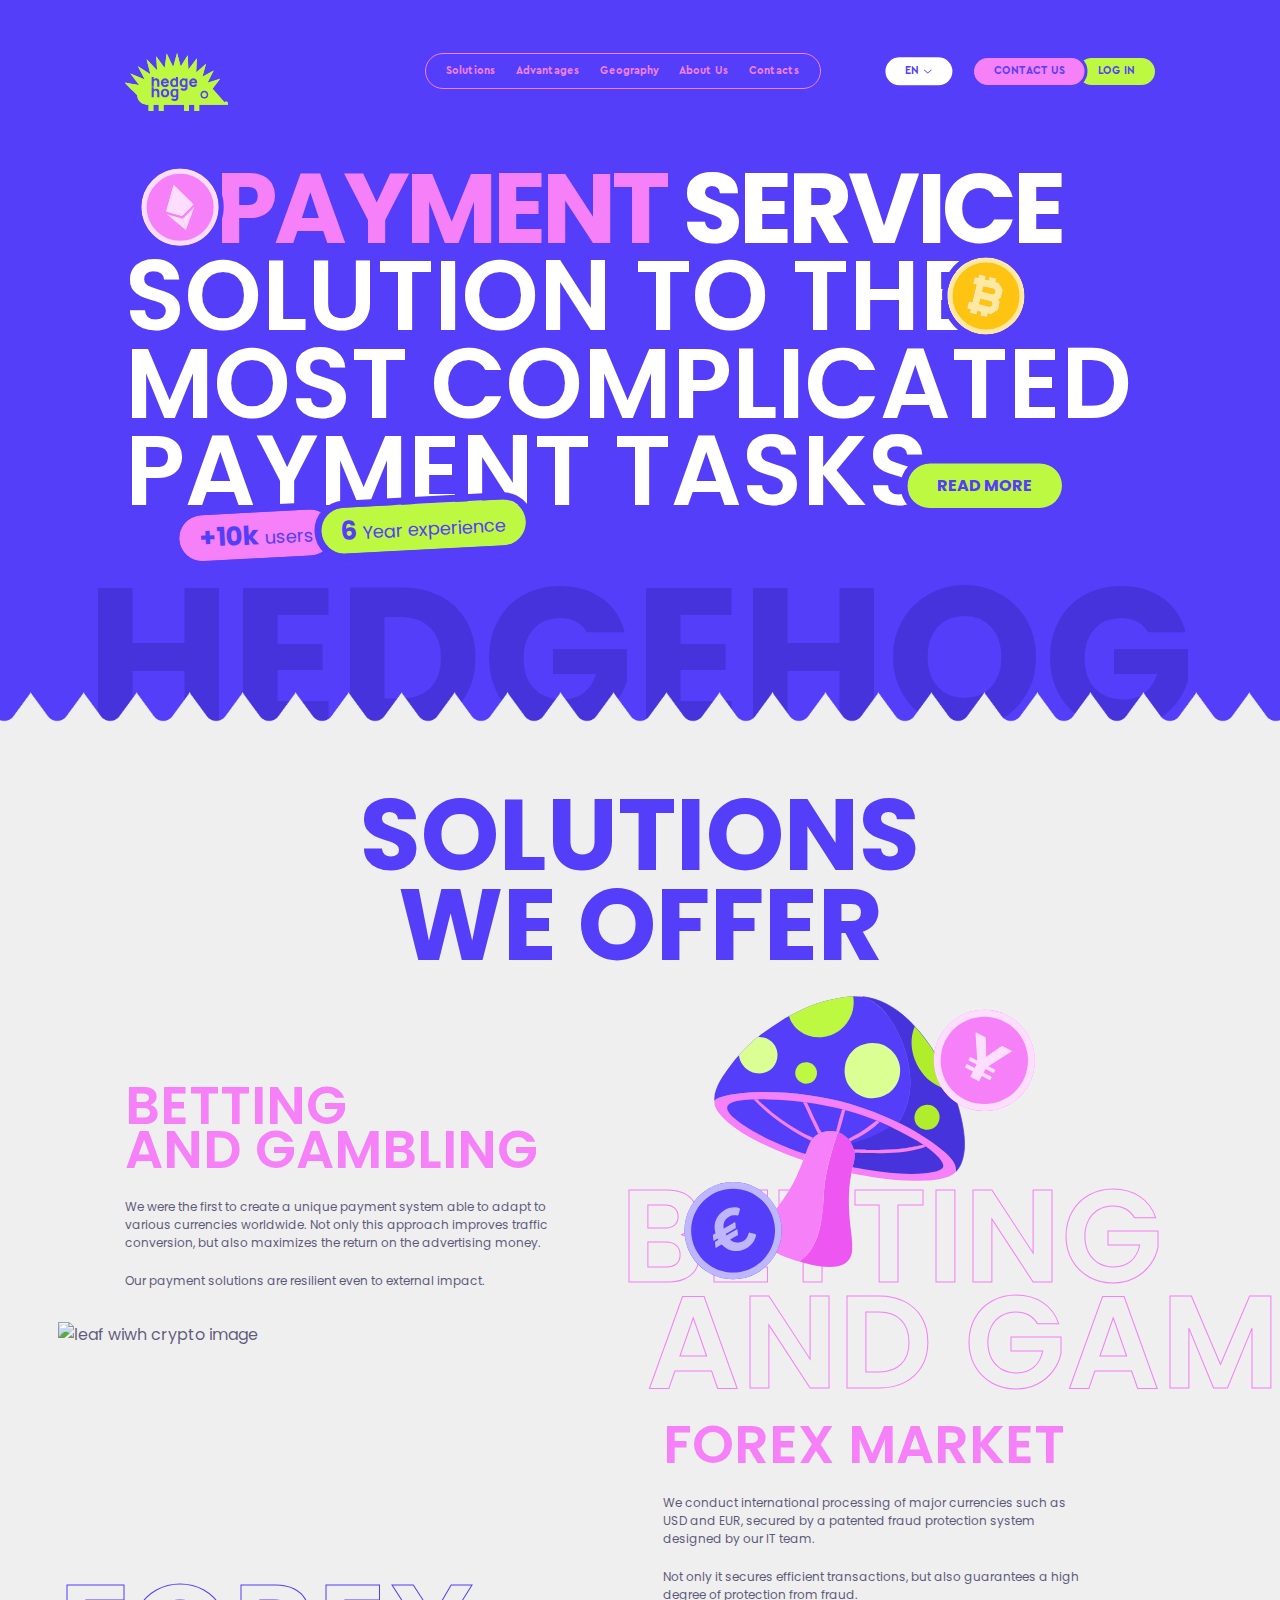
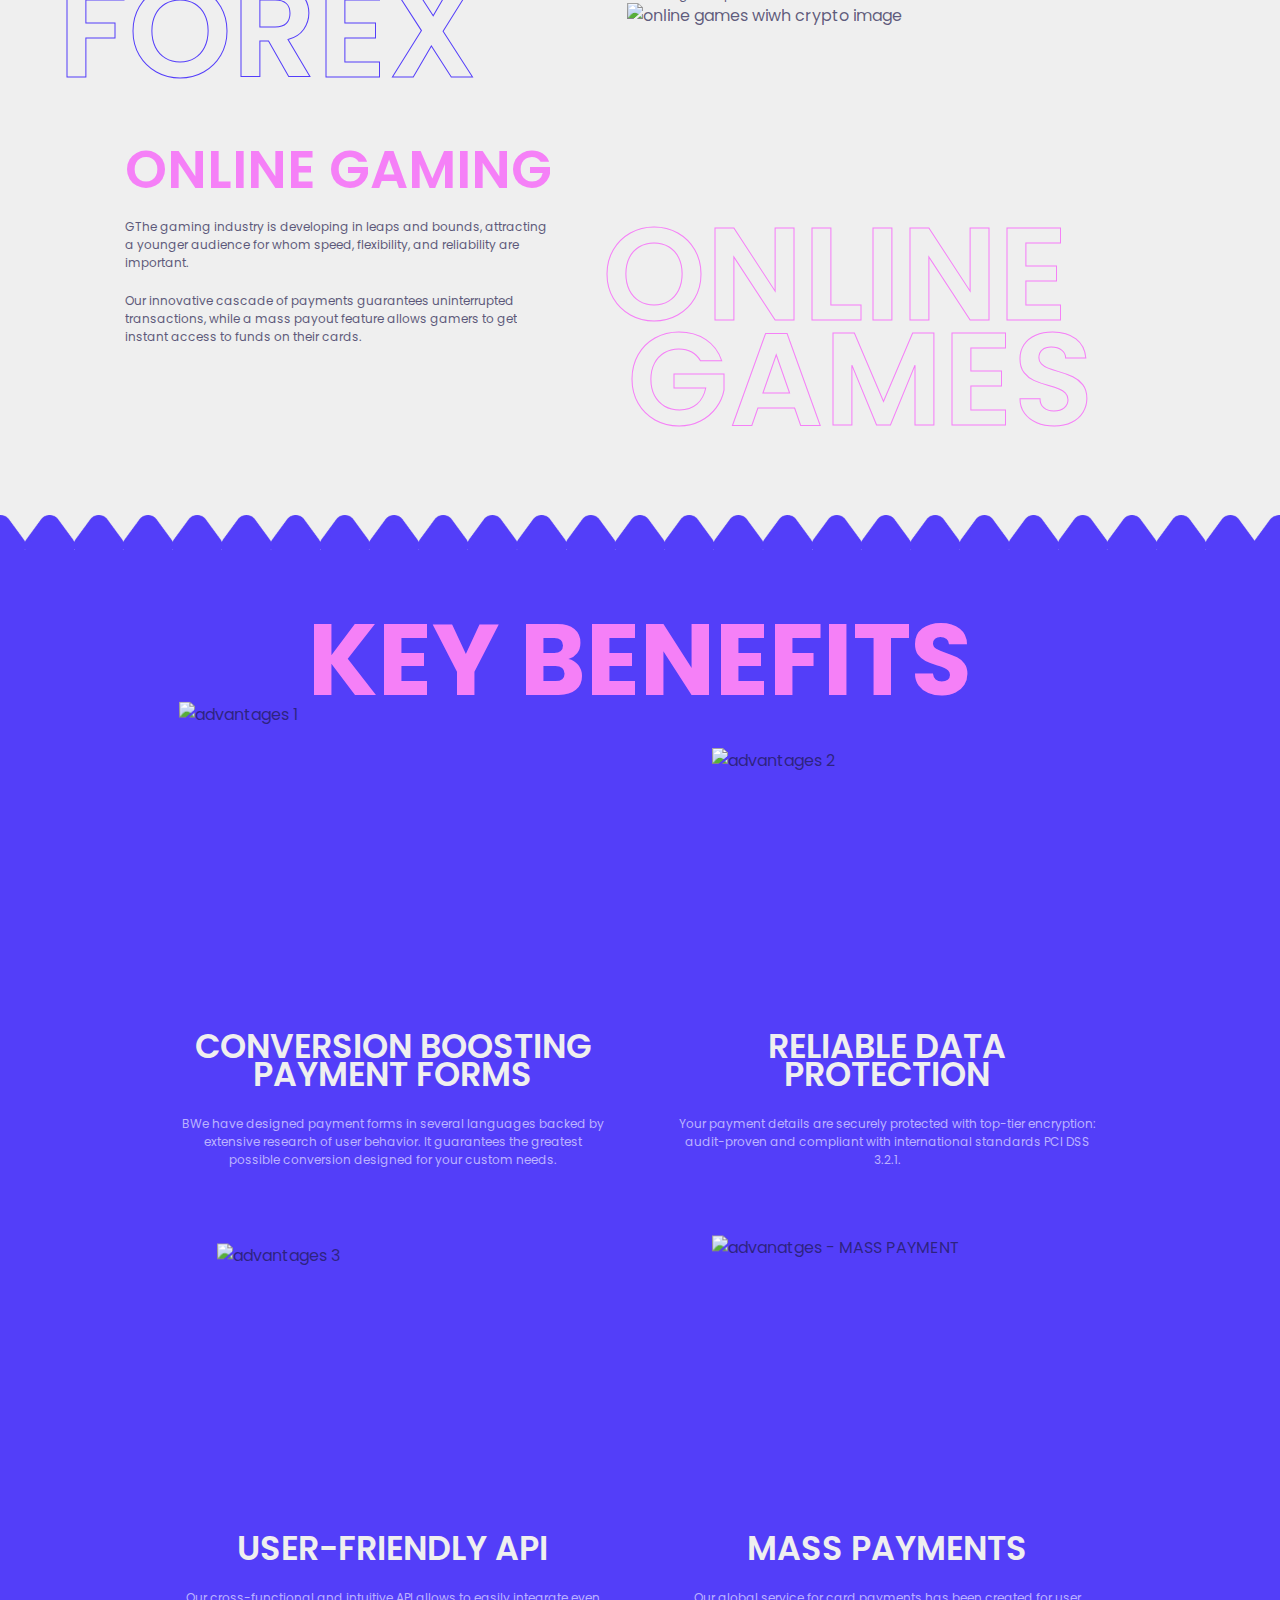
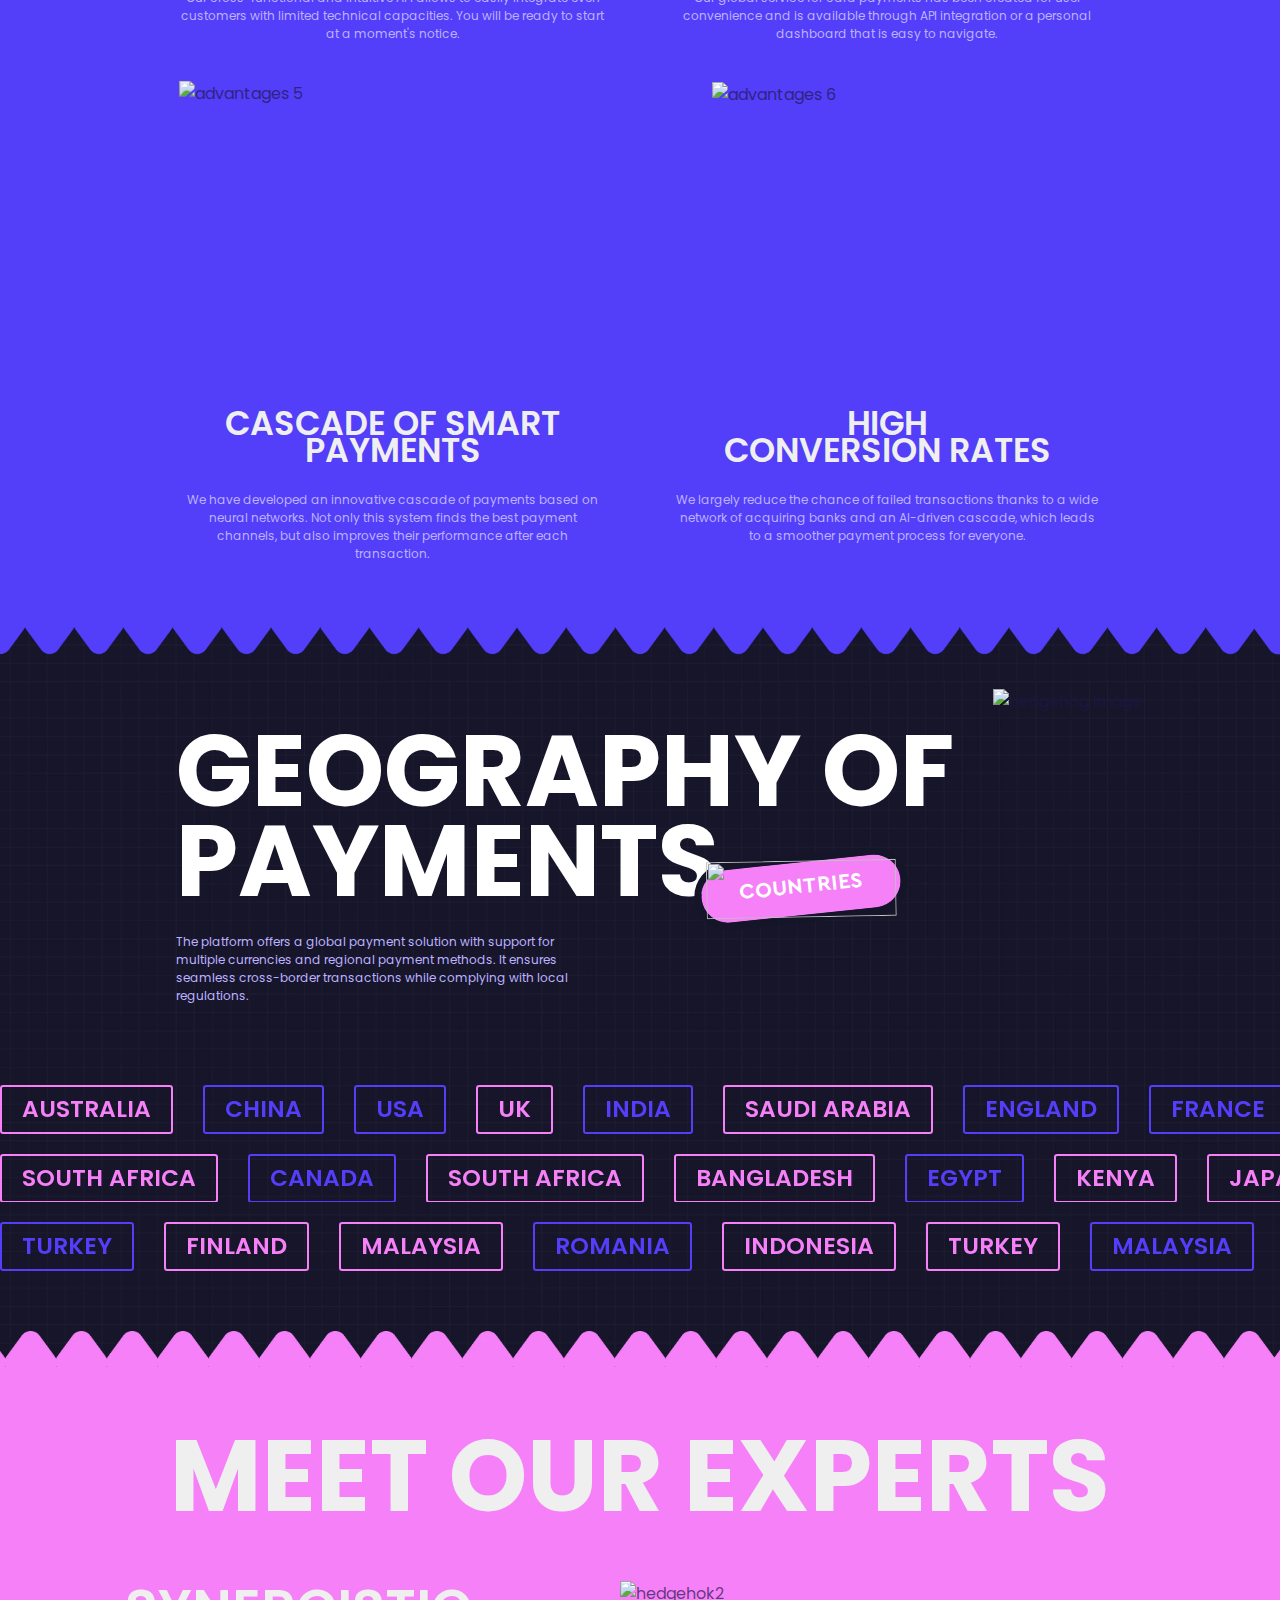
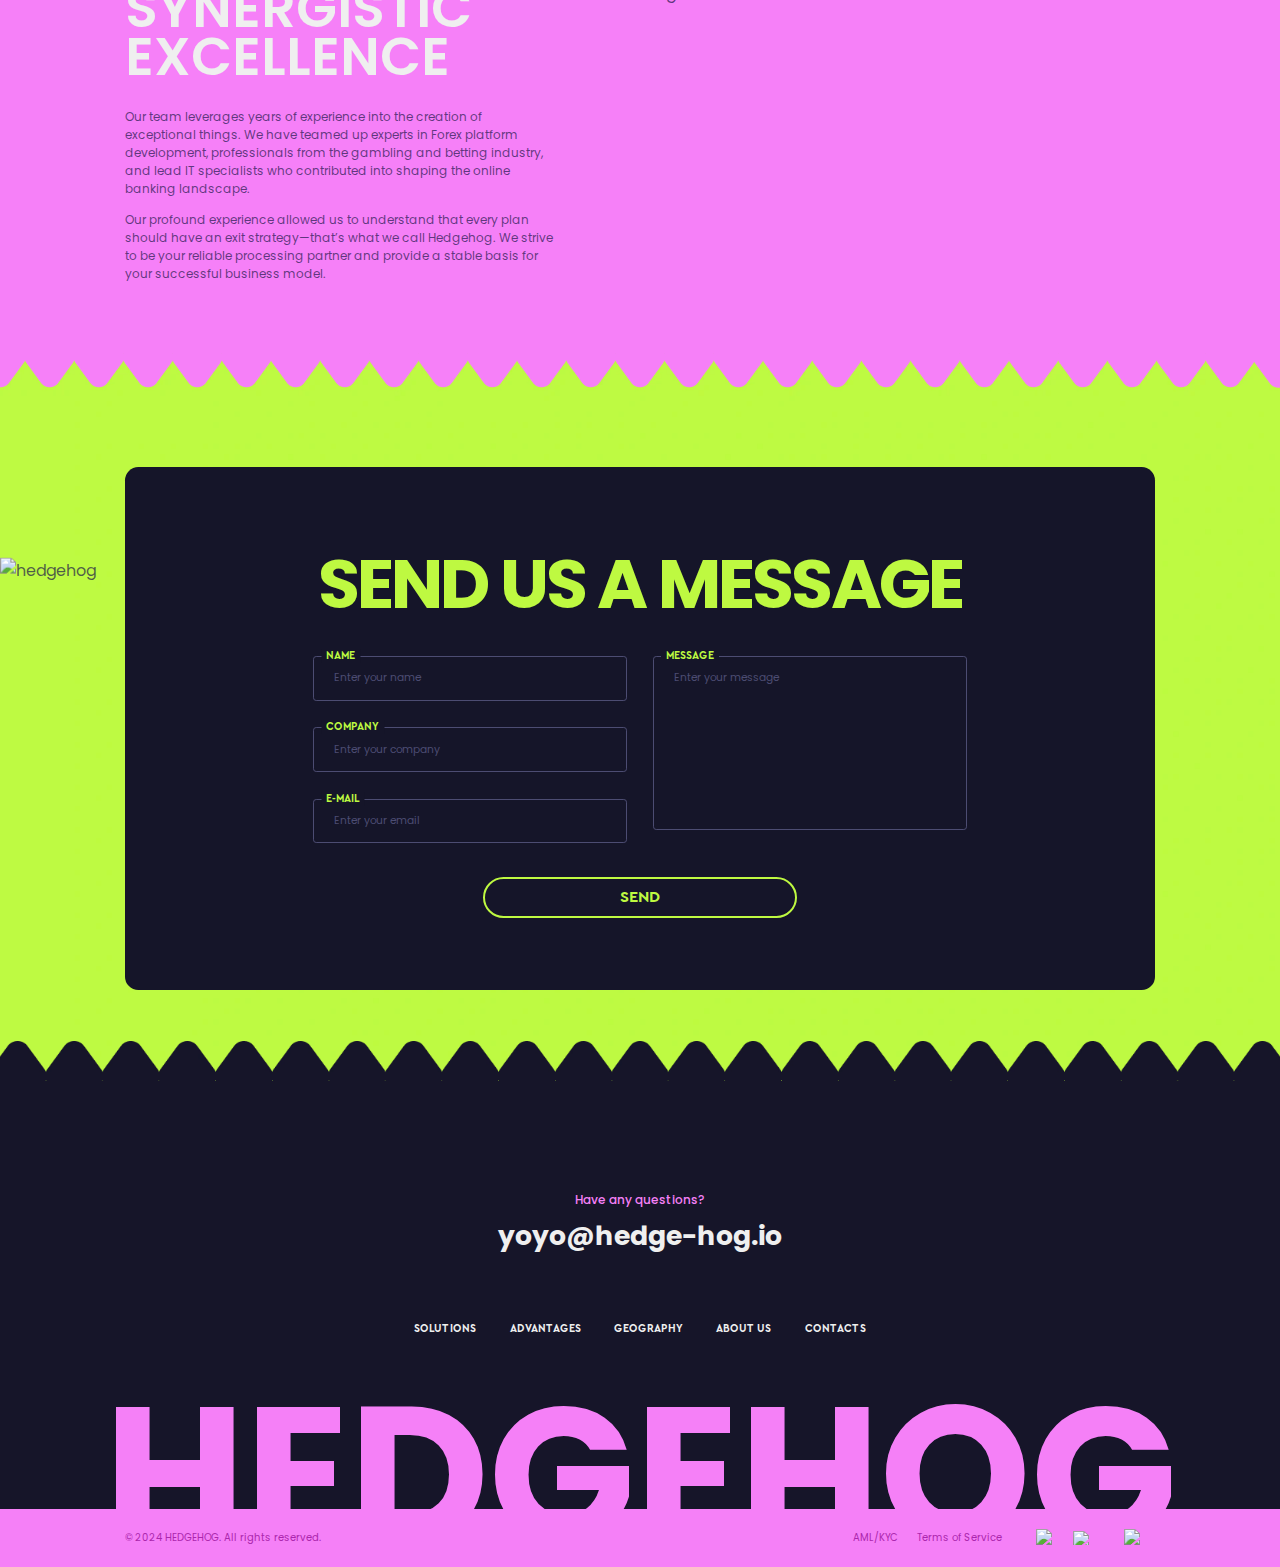
==== commit f0d83e9e: "added style fixes" ====
--- a/index.html
+++ b/index.html
@@ -265,7 +265,7 @@
             </div>
         </div>
          <div class="advantages__item">
-            <img src="" data-src="./assets/images/adv-img4.png" alt="advanatges - MASS PAYMENT">
+            <img src="" data-src="./assets/images/adv-img4.svg" alt="advanatges - MASS PAYMENT">
             <div class="advantages__item-text">
               <h4>Mass Payments
               </h4>
@@ -483,8 +483,8 @@
   </section>
   <footer class="footer">
     <div class="wrapper">
-      <p class="footer__text">For general requirments</p>
-      <a class="footer__mail" href="mailto:yoyo@hadge-hog.com">yoyo@hadge-hog.com</a>
+      <p class="footer__text">Have any questions?</p>
+      <a class="footer__mail" href="mailto:yoyo@hedge-hog.io">yoyo@hedge-hog.io</a>
       <ul class="footer__menu">
         <li><a href="#solutions" class="go-to">Solutions</a></li>
         <li><a href="#advantages" class="go-to">Advantages</a></li>
@@ -533,7 +533,7 @@
         slidesPerView: "auto",
         loop: true,
         speed: 3000,
-        spaceBetween: 30,
+        spaceBetween: 10,
         allowTouchMove: false,
         breakpoints: {
           834: {
--- a/assets/css/styles.css
+++ b/assets/css/styles.css
@@ -1,7 +1,7 @@
 @font-face {
   font-family: "Cera Pro";
-  src: url("../../assets/fonts/CeraPro-Bold.eot");
-  src: url("../../assets/fonts/CeraPro-Bold.eot?#iefix") format("embedded-opentype"), url("../../assets/fonts/CeraPro-Bold.woff2") format("woff2"), url("../../assets/fonts/CeraPro-Bold.woff") format("woff"), url("../../assets/fonts/CeraPro-Bold.ttf") format("truetype");
+  src: url("../fonts/CeraPro-Bold.eot");
+  src: url("../fonts/CeraPro-Bold.eot?#iefix") format("embedded-opentype"), url("../fonts/CeraPro-Bold.woff2") format("woff2"), url("../fonts/CeraPro-Bold.woff") format("woff"), url("../fonts/CeraPro-Bold.ttf") format("truetype");
   font-weight: bold;
   font-style: normal;
   font-display: swap;
@@ -252,6 +252,11 @@
   position: relative;
   margin-right: -0.521vw;
   transition: 0.3s;
+  transition: 0.3s;
+  cursor: pointer;
+}
+.header__contact-us:hover {
+  background-color: #fff;
 }
 .header__contact-us:before {
   content: "";
@@ -264,6 +269,7 @@
   border: 3px solid #543EFA;
   transform: translate(-50%, -50%);
   border-radius: 2.344vw;
+  pointer-events: none;
 }
 .header__login {
   font-family: "Cera Pro", sans-serif;
@@ -275,6 +281,11 @@
   text-align: center;
   padding: 0.521vw 1.563vw;
   border-radius: 2.344vw;
+  transition: 0.3s;
+  cursor: pointer;
+}
+.header__login:hover {
+  background-color: #fff;
 }
 .header__burger {
   display: none;
@@ -434,6 +445,11 @@
   position: absolute;
   right: 17vw;
   bottom: 11.5vw;
+  transition: 0.3s;
+  cursor: pointer;
+}
+.offer__readmore:hover {
+  background-color: #fff;
 }
 .offer__readmore:before {
   content: "";
@@ -446,6 +462,7 @@
   border: 3px solid #543EFA;
   transform: translate(-50%, -50%);
   border-radius: 2.344vw;
+  pointer-events: none;
   border: 7px solid #543EFA;
 }
 .offer__advanatges {
@@ -479,6 +496,7 @@
   border: 3px solid #543EFA;
   transform: translate(-50%, -50%);
   border-radius: 2.344vw;
+  pointer-events: none;
   border: 7px solid #543EFA;
   border-radius: 2.969vw;
 }
@@ -500,6 +518,7 @@
   border: 3px solid #543EFA;
   transform: translate(-50%, -50%);
   border-radius: 2.344vw;
+  pointer-events: none;
   border: 7px solid #543EFA;
   border-radius: 2.969vw;
 }
@@ -536,6 +555,7 @@
   border: 3px solid #543EFA;
   transform: translate(-50%, -50%);
   border-radius: 2.344vw;
+  pointer-events: none;
 }
 .languages__container > img {
   width: 0.781vw;
@@ -685,7 +705,7 @@
   color: #F580F7;
   font-weight: 600;
   text-transform: uppercase;
-  line-height: 0.8em;
+  line-height: 0.825em;
   margin-bottom: 2.083vw;
 }
 .solutions__header div > p {
@@ -732,11 +752,11 @@
 .advantages__item:nth-child(2) img {
   width: 30.573vw;
   height: 23.438vw;
-  left: 0;
+  left: 3vw;
   top: -100%;
 }
 .advantages__item:nth-child(3) img {
-  width: 33.333vw;
+  width: 31.333vw;
   height: 27.604vw;
   left: 3vw;
   top: -9vw;
@@ -773,7 +793,7 @@
   font-size: 2.604vw;
   color: #EFEFEF;
   font-weight: 600;
-  line-height: 0.8em;
+  line-height: 0.82em;
   margin-bottom: 2.083vw;
 }
 .advantages__item p {
@@ -867,12 +887,12 @@
   font-size: 1.823vw;
   font-weight: 600;
   text-transform: uppercase;
-  padding: 1.042vw 1.563vw;
+  padding: 0.842vw 1.563vw;
   line-height: 1em;
   border-radius: 0.26vw;
-  flex-shrink: 0;
   min-width: -moz-max-content;
   min-width: max-content;
+  flex-shrink: 100 !important;
 }
 .geography__item_pink {
   color: #F580F7;
@@ -930,6 +950,7 @@
   border: 3px solid #543EFA;
   transform: translate(-50%, -50%);
   border-radius: 2.344vw;
+  pointer-events: none;
   border: 7px solid #151529;
   border-radius: 2.969vw;
 }
@@ -1035,6 +1056,7 @@
   color: #4C4C72;
   border-radius: 0.25vw;
   background: transparent;
+  font-family: "Poppins", sans-serif;
   box-sizing: border-box;
   width: 100%;
 }
@@ -1043,11 +1065,9 @@
 }
 .contacts__form-field::-moz-placeholder {
   color: #4C4C72;
-  font-family: "Poppins", sans-serif;
 }
 .contacts__form-field::placeholder {
   color: #4C4C72;
-  font-family: "Poppins", sans-serif;
 }
 .contacts__form-field:active, .contacts__form-field:focus {
   border: none;
@@ -1111,9 +1131,10 @@
   border-radius: 3.646vw;
   display: block;
   width: 24.479vw;
-  padding: 0.781vw 0;
+  padding: 0.681vw 0;
   margin: 0 auto;
   background: transparent;
+  font-size: 1.25vw;
 }
 .contacts__form-success {
   position: absolute;
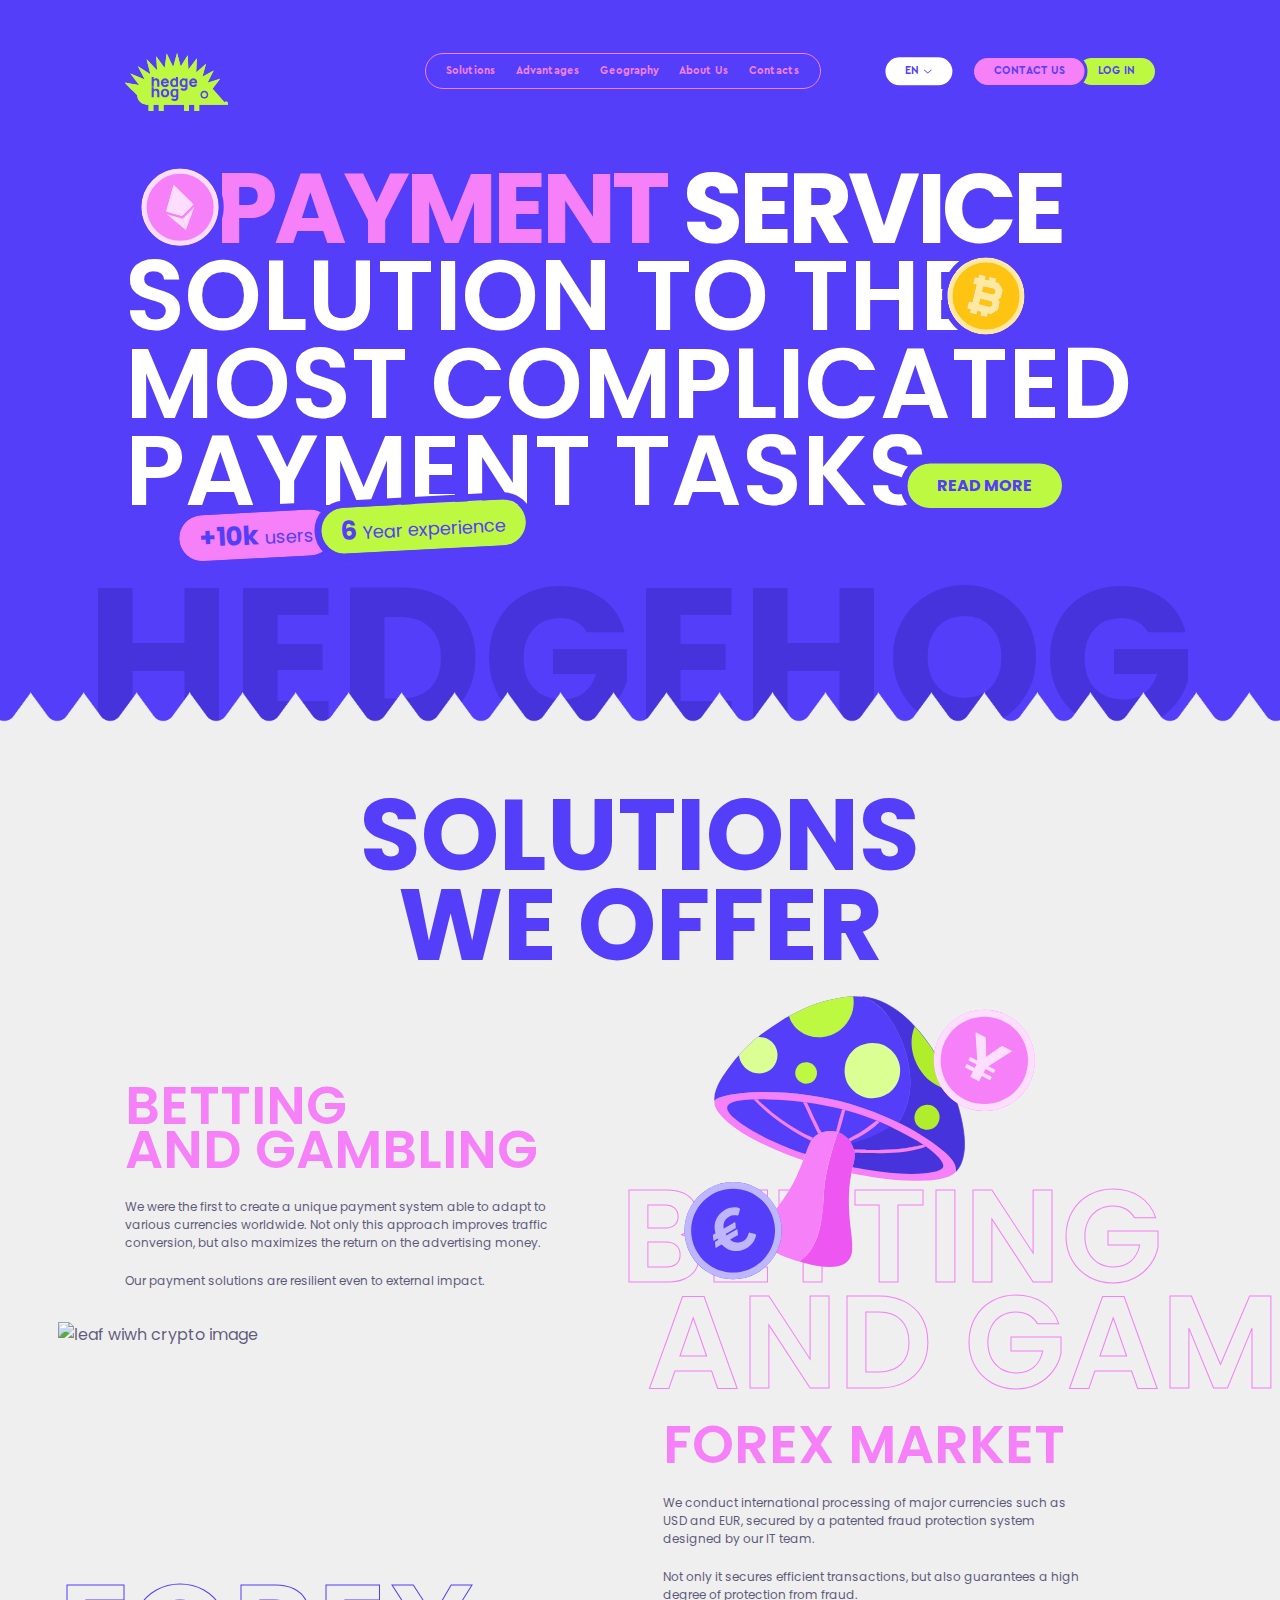
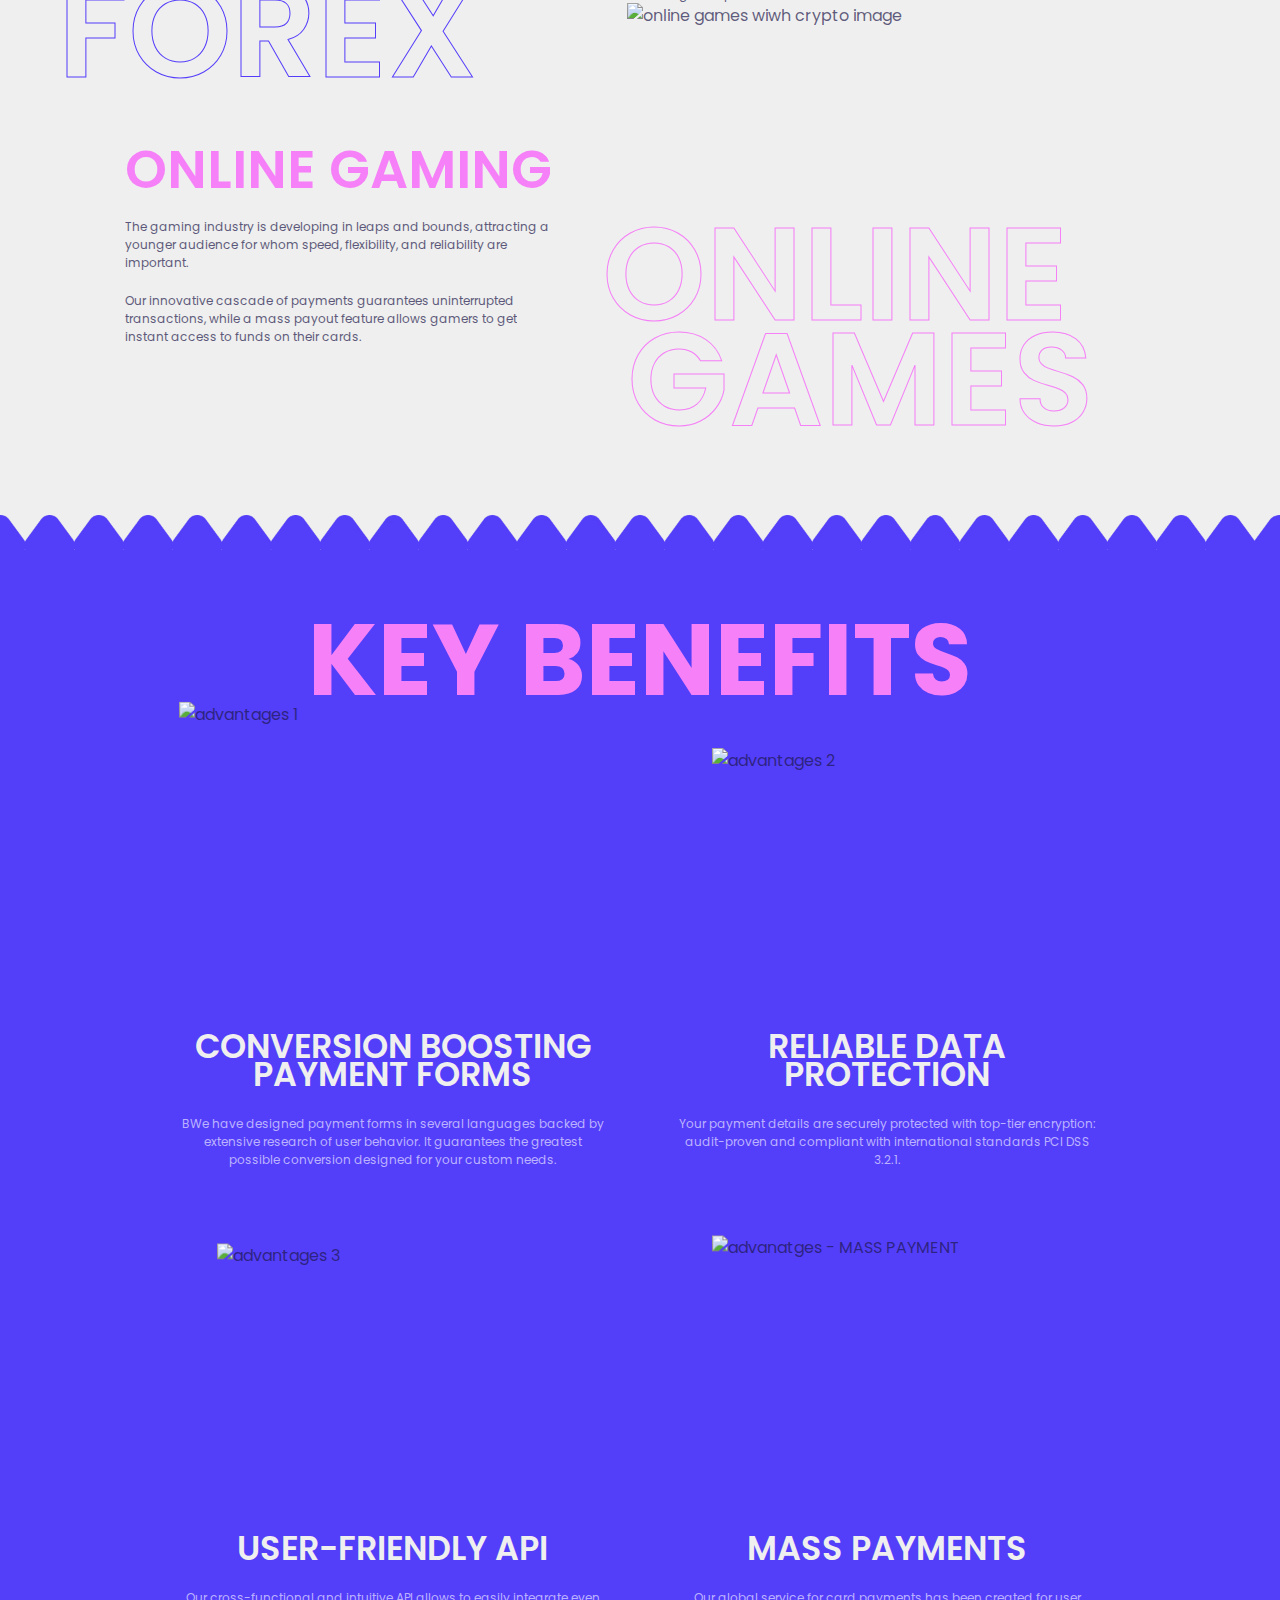
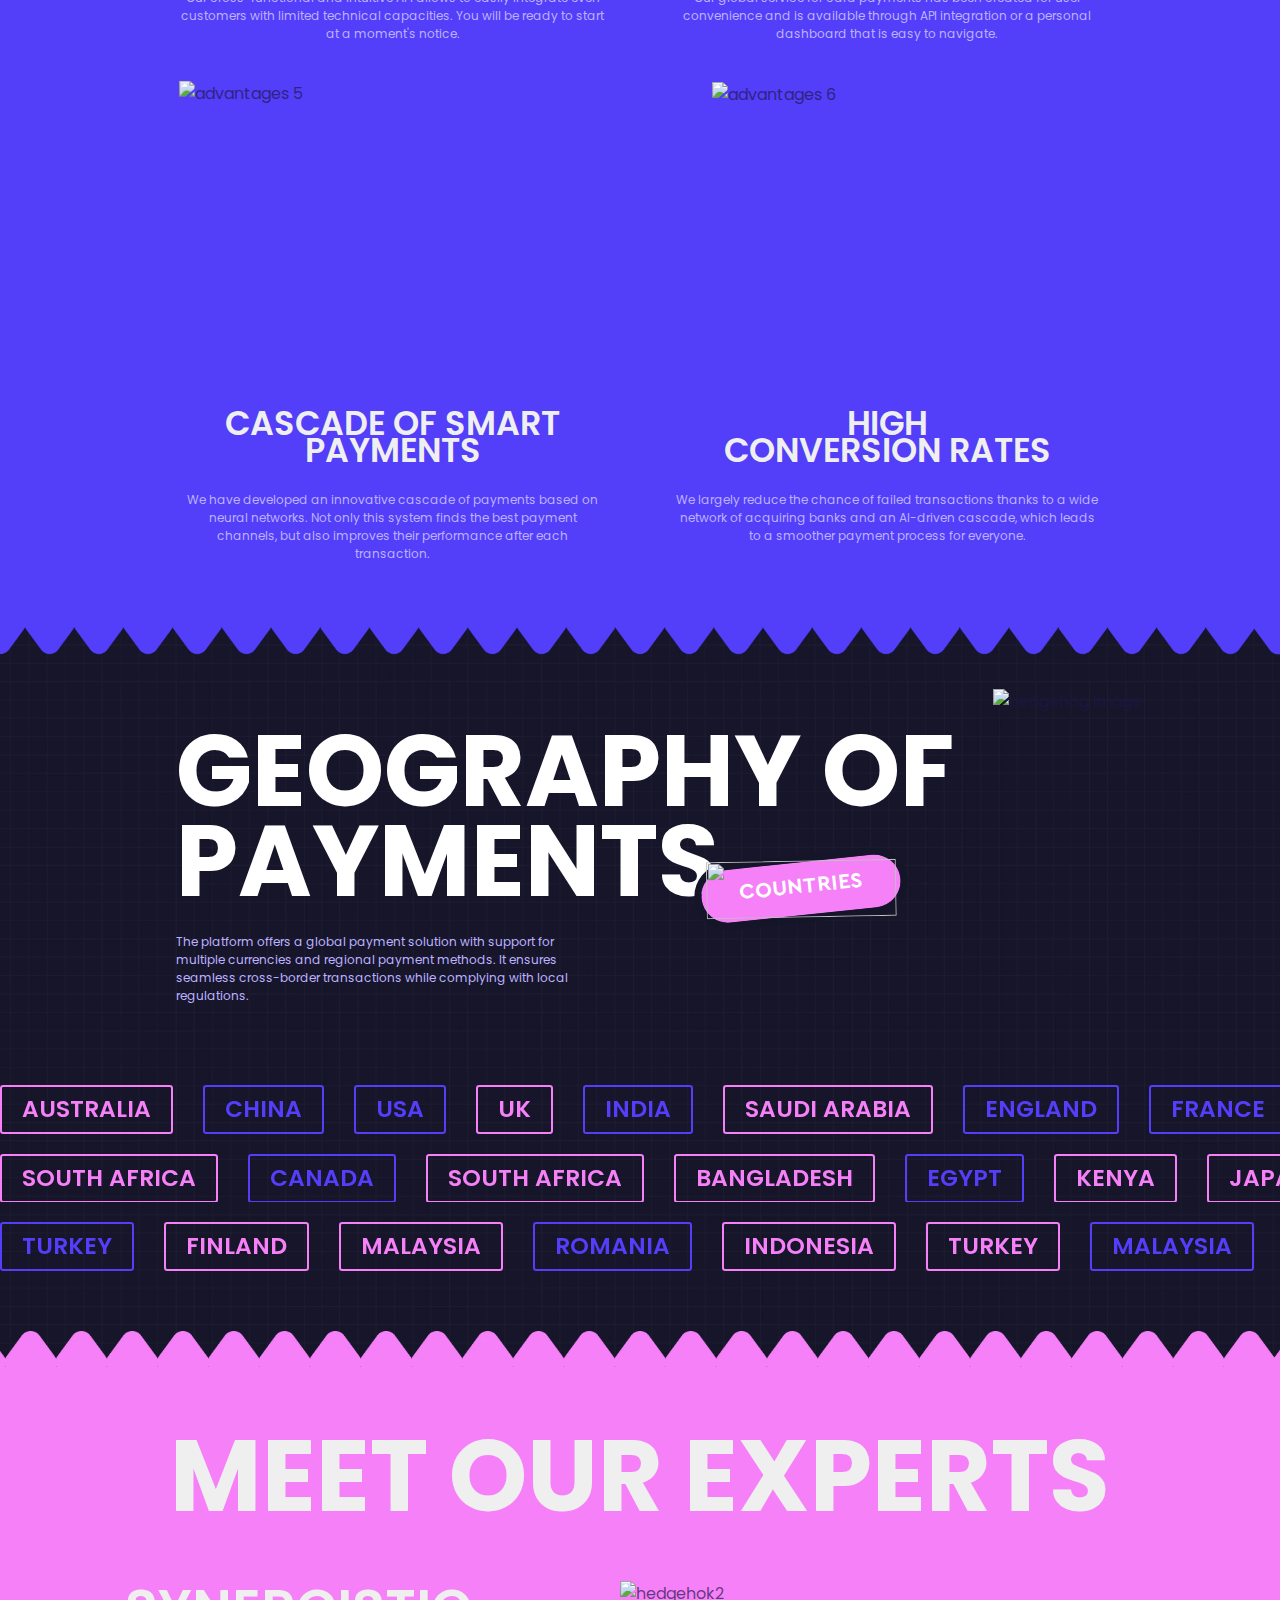
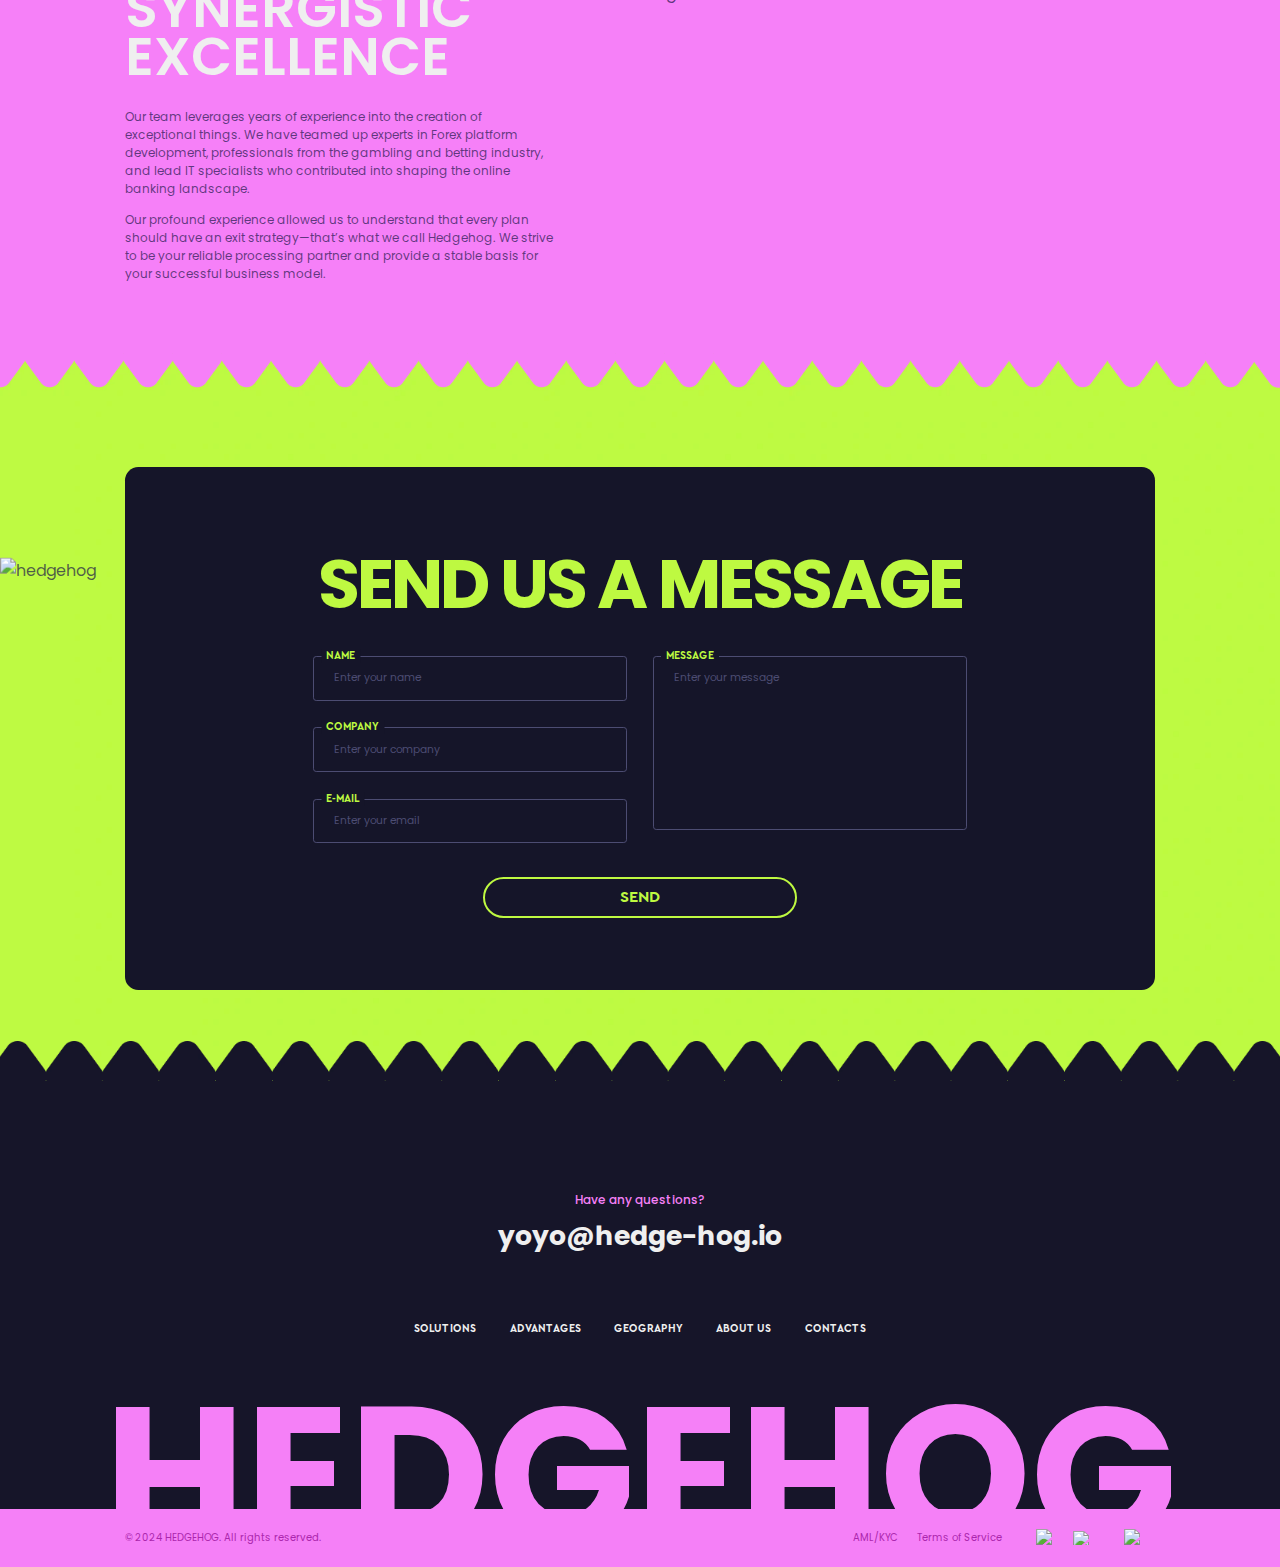
==== commit 3637df51: "fix mobile images" ====
--- a/index.html
+++ b/index.html
@@ -204,7 +204,7 @@
               </h3>
               <div>
                 <p>
-                  GThe gaming industry is developing in leaps and bounds, attracting a younger audience for whom ​​speed, flexibility, and reliability are important. 
+                  The gaming industry is developing in leaps and bounds, attracting a younger audience for whom ​​speed, flexibility, and reliability are important. 
                 </p>
                 <p>
                   Our innovative cascade of payments guarantees uninterrupted transactions, while a mass payout feature allows gamers to get instant access to funds on their cards.
--- a/assets/css/styles.css
+++ b/assets/css/styles.css
@@ -2181,12 +2181,13 @@
   .languages ul {
     padding: 4.038vw 1.03vw;
     padding-top: 11vw;
+    transform: translate(-6%, -30%);
   }
   .languages ul li {
     font-size: 3.518vw;
   }
   .languages ul li:not(:last-child) {
-    margin-bottom: 2.599vw;
+    margin-bottom: 3.599vw;
   }
   .contacts__form-success {
     border-radius: 6.25vw;
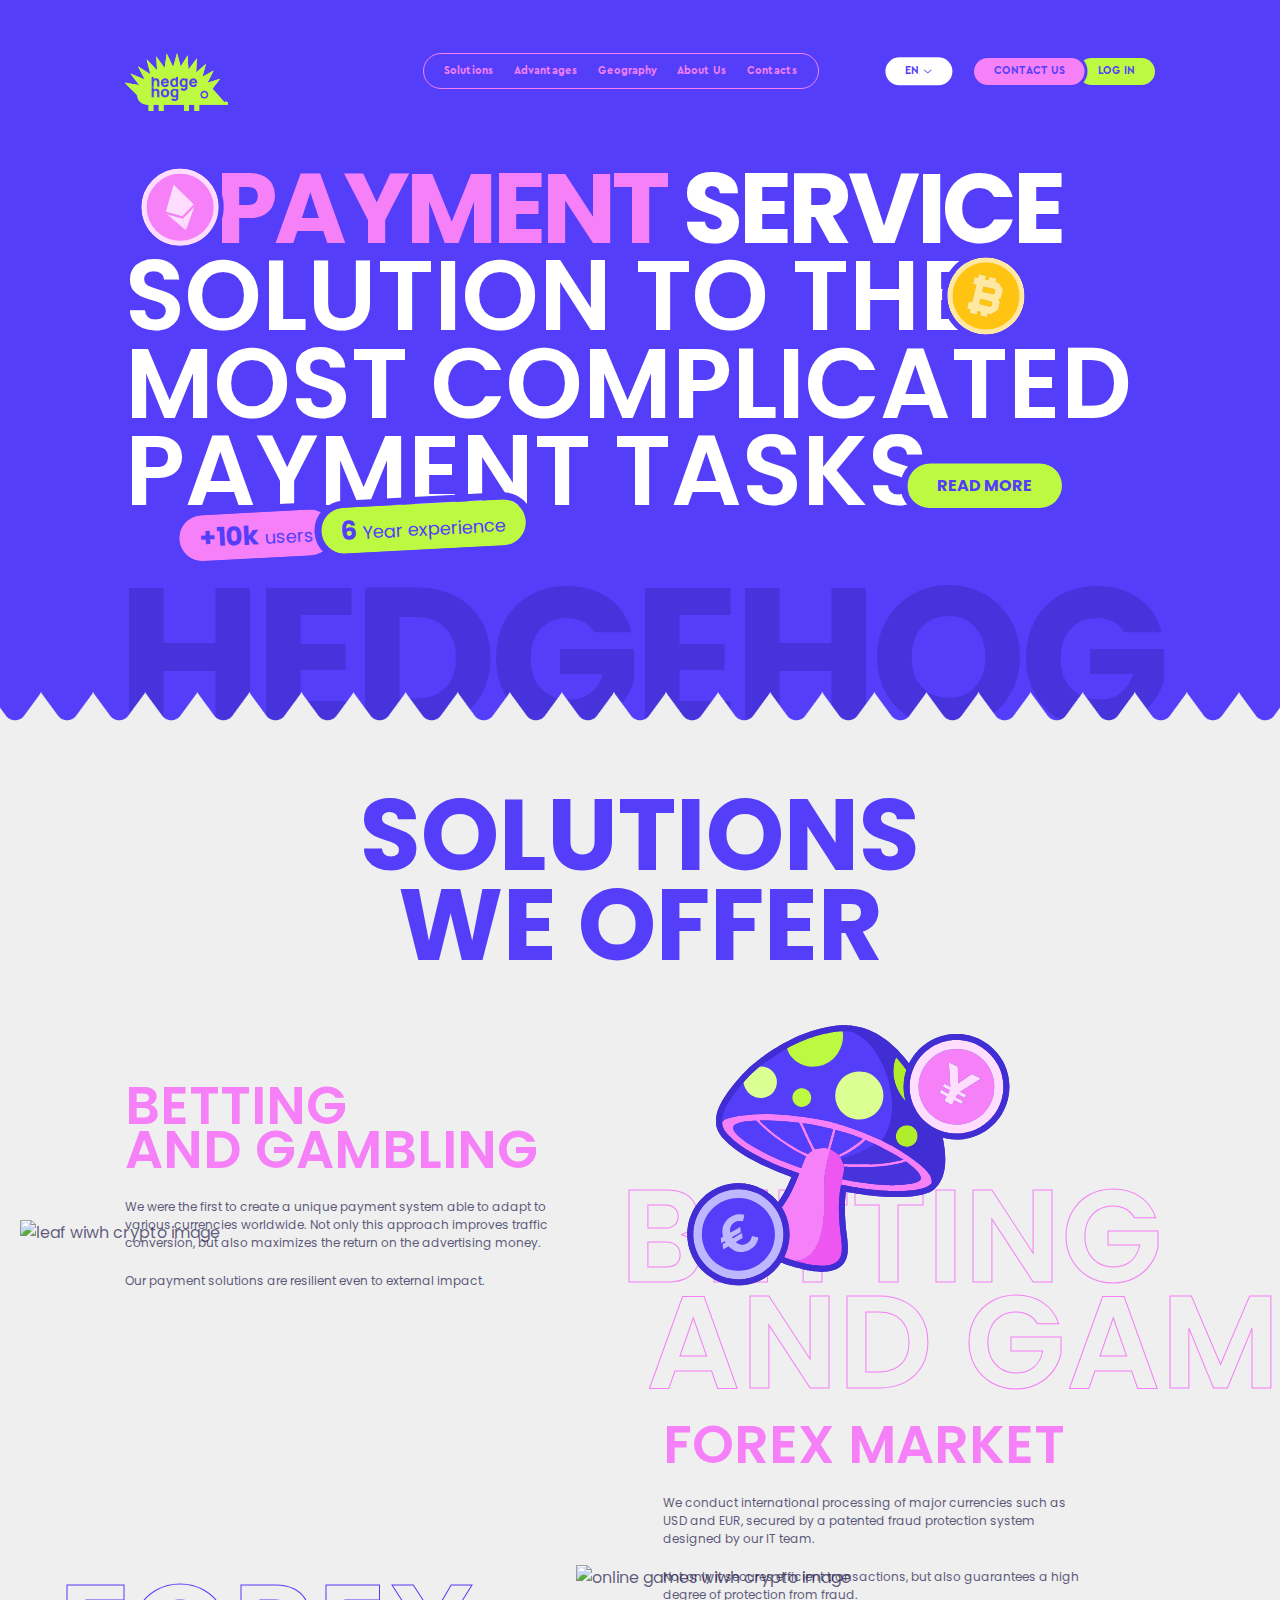
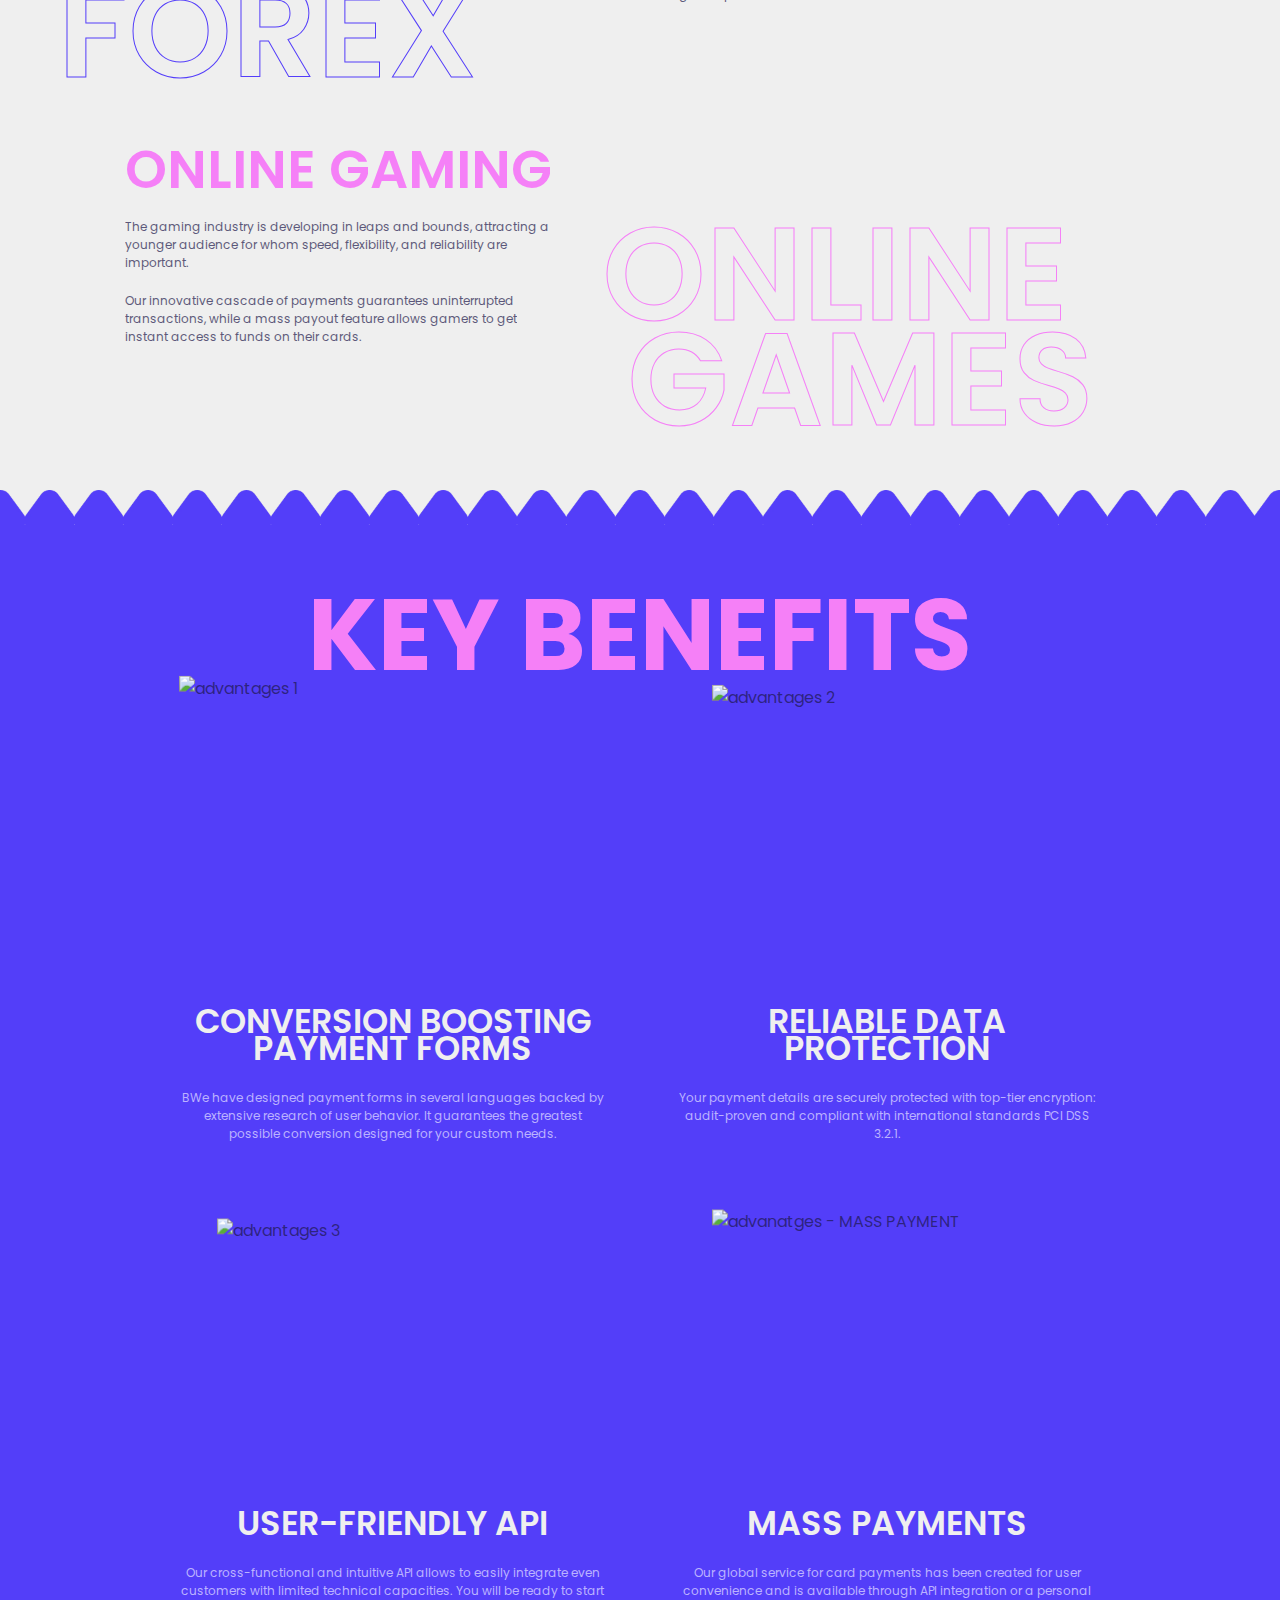
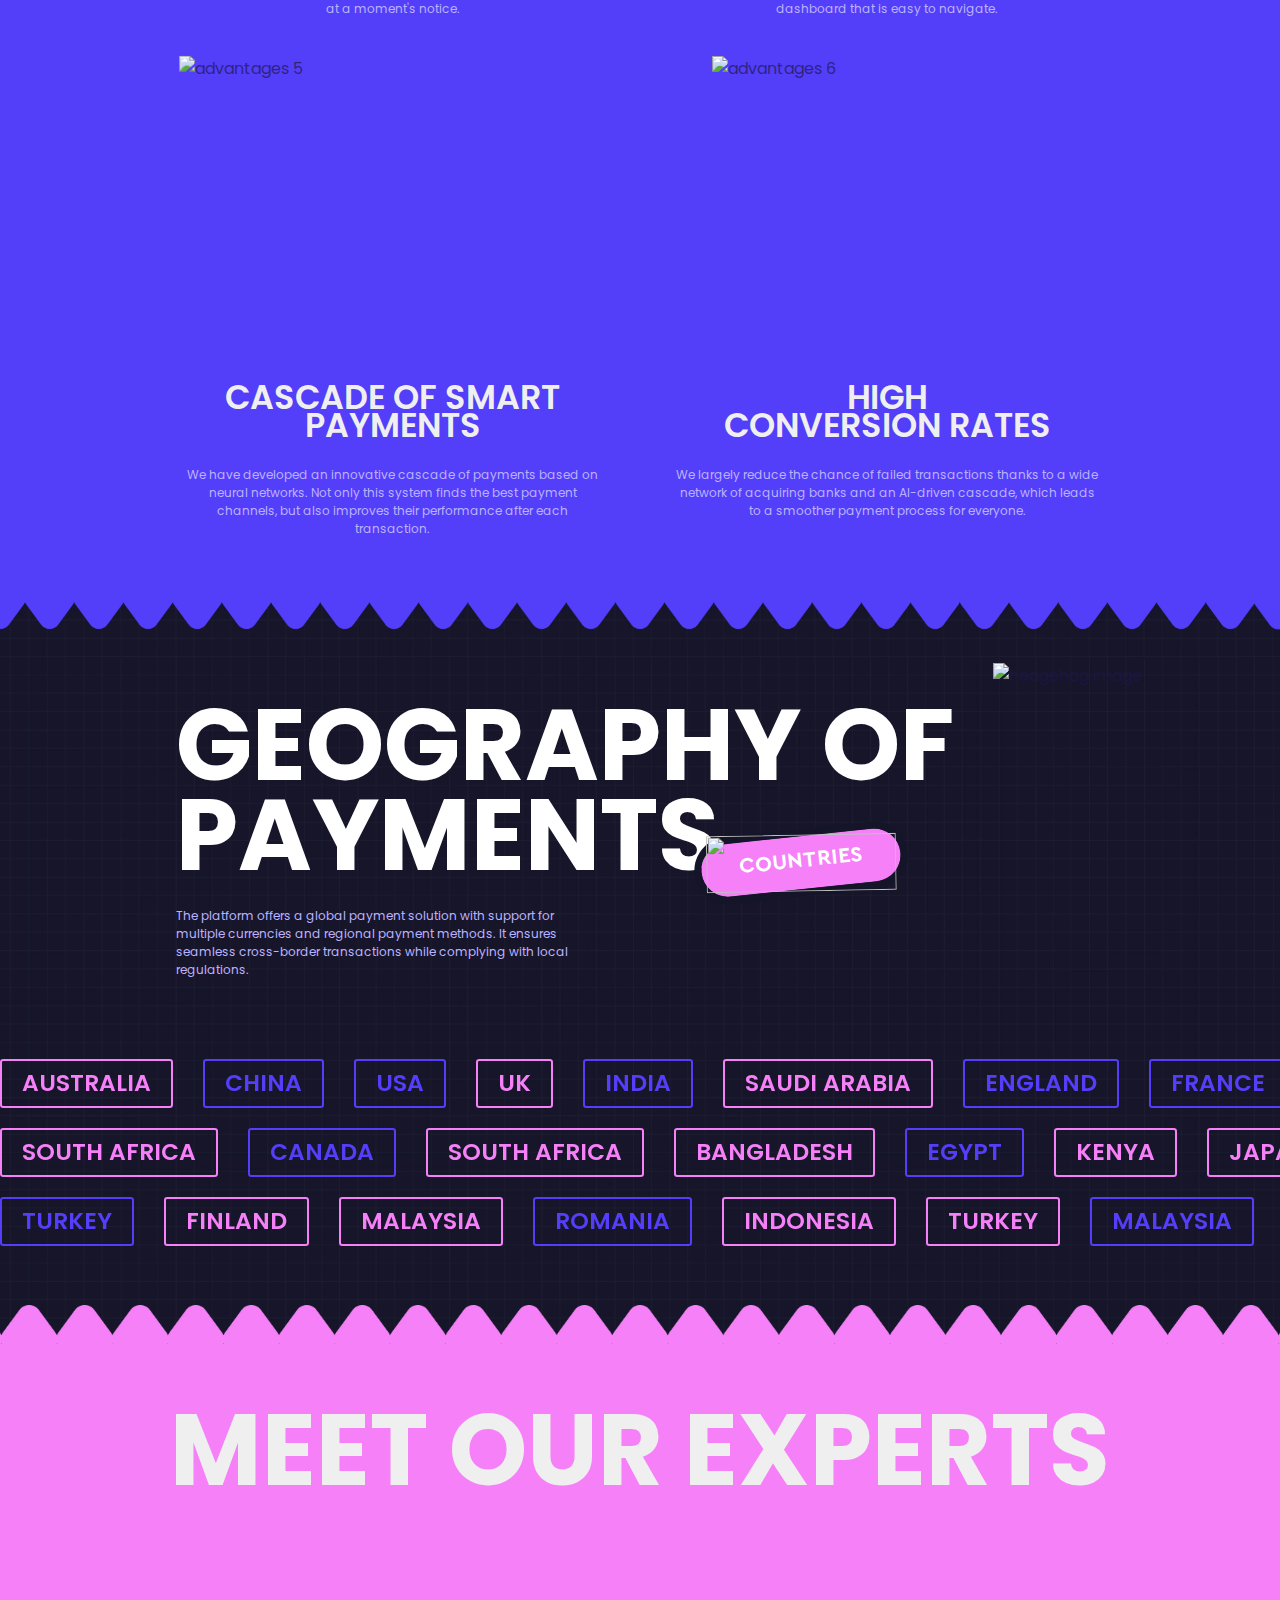
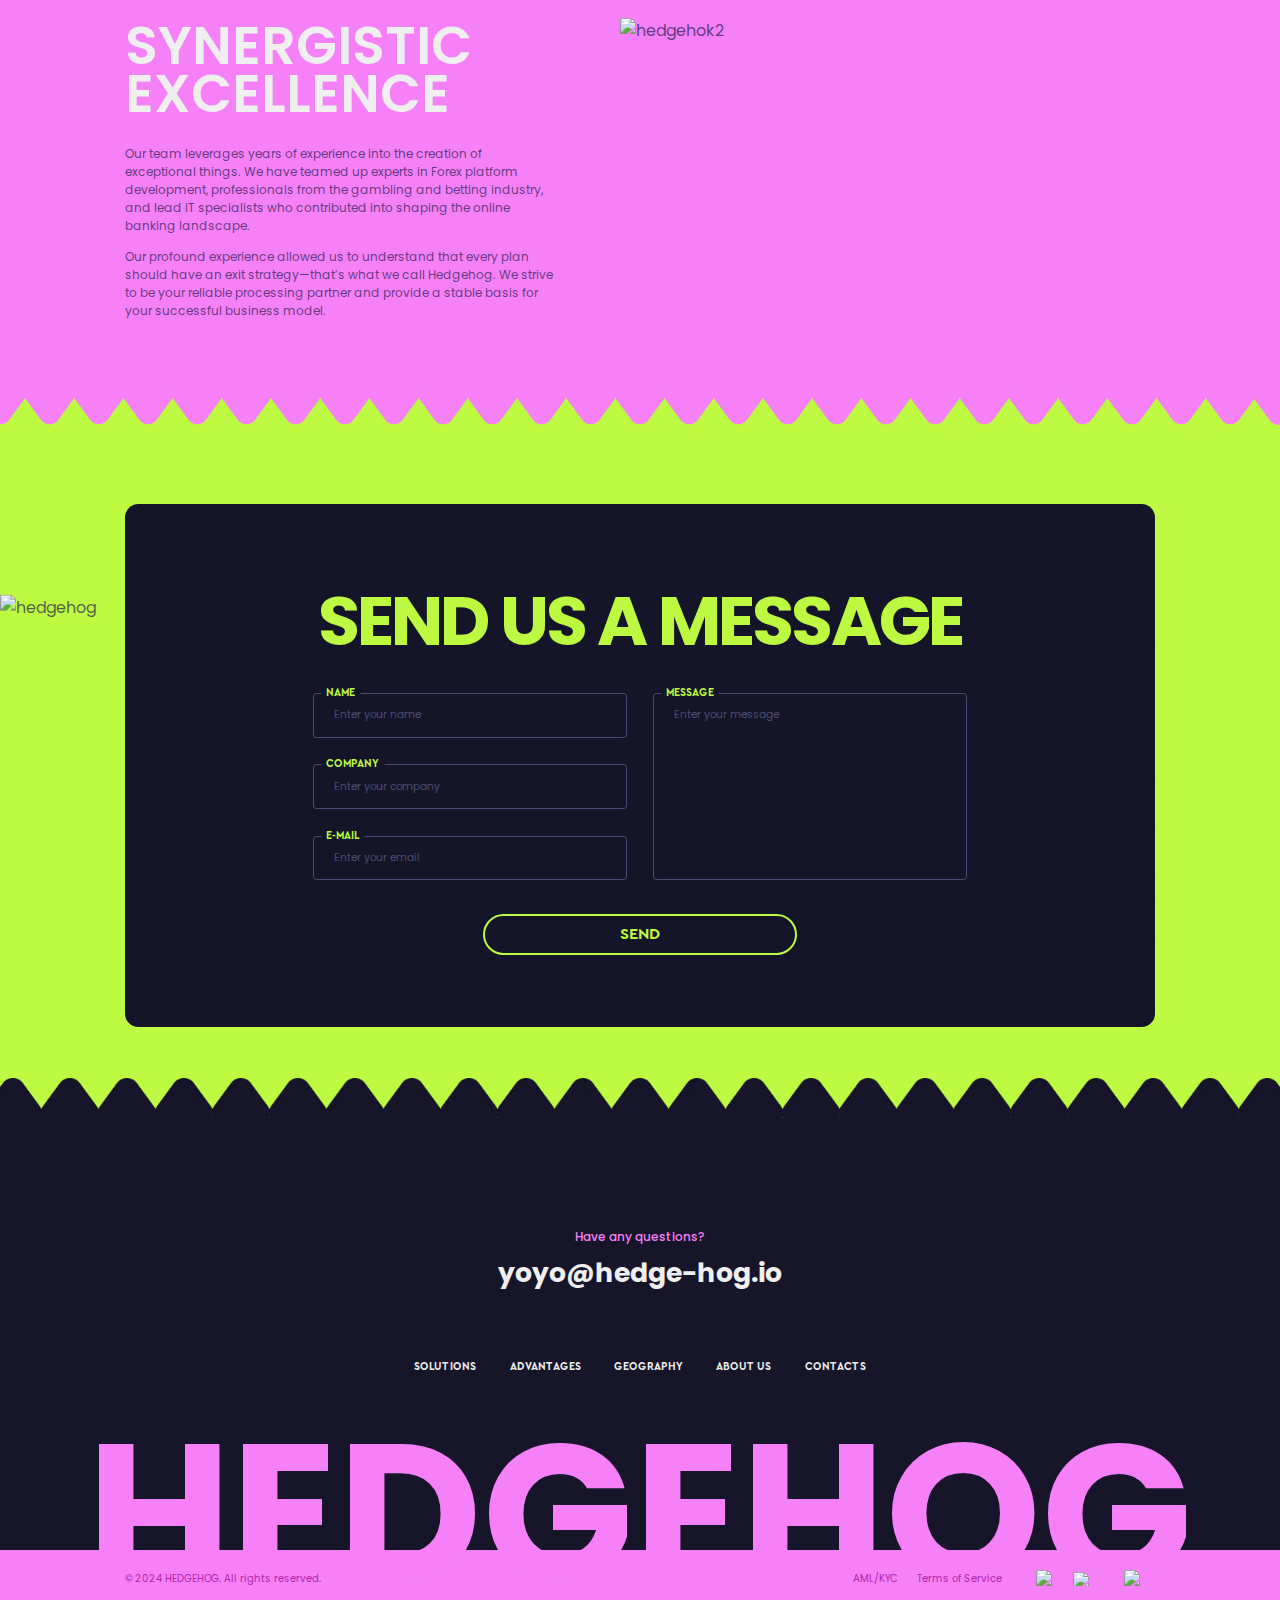
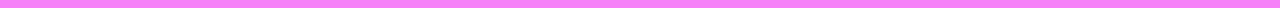
==== commit 106fe081: "added mobile styles" ====
--- a/index.html
+++ b/index.html
@@ -119,7 +119,7 @@
         <div class="offer__inner">
           <h1>
             <span class="bold"><span class="color">Payment</span> Service</span>
-            Solution to the most complicated payment tasks
+            Solution to the most complica<br/>ted payment tasks
           </h1>
         </div>
       </div>
@@ -192,6 +192,7 @@
                   Forex
                 </div>
                 <img class="desktop" src="" data-src="./assets/images/solution-img2.svg" alt="leaf wiwh crypto image">
+                <img class="tablet" src="" data-src="./assets/images/solution-img2-tablet.svg" alt="leaf wiwh crypto image">
                 <img class="mobile" src="" data-src="./assets/images/solution-img2-mobile.svg" alt="leaf wiwh crypto image">
               </div>
             </div>
@@ -538,7 +539,7 @@
         breakpoints: {
           834: {
             slidesPerView: 8,
-            spaceBetween: 15
+            spaceBetween: 0
           },
           992: {
             slidesPerView: 8,
--- a/assets/css/styles.css
+++ b/assets/css/styles.css
@@ -153,6 +153,7 @@
   left: 0;
   bottom: -1.302vw;
   line-height: 0.8em;
+  letter-spacing: -0.04em;
 }
 .header .bg-line {
   width: 100%;
@@ -171,7 +172,7 @@
 .header__el {
   display: flex;
   align-items: center;
-  gap: 4.948vw;
+  gap: 5.148vw;
   height: 100%;
 }
 .header__nav {
@@ -326,7 +327,7 @@
   z-index: 10;
   overflow: hidden;
   transform: translate(-50%, 0);
-  padding: 6.25vw 9.375vw;
+  padding: 8.25vw 9.375vw;
   animation: fadeIn 0.3s linear forwards;
 }
 .header__mobile-menu.active {
@@ -335,7 +336,7 @@
 .header__mobile-menu .close-menu {
   position: absolute;
   right: 13vw;
-  top: 7vw;
+  top: 9vw;
   width: 7.813vw;
   height: 7.813vw;
 }
@@ -374,19 +375,20 @@
 .header__mobile-menu-inner span {
   display: block;
   width: 100%;
-  height: 2px;
+  height: 1px;
   background: rgb(245, 128, 247);
   background: linear-gradient(90deg, rgb(245, 128, 247) 0%, rgba(70, 51, 220, 0) 57%);
   position: absolute;
   left: 0;
 }
 .header__mobile-menu-inner span.one {
-  bottom: 66vw;
+  bottom: 63vw;
 }
 .header__mobile-menu-inner span.two {
-  bottom: 38vw;
+  bottom: 36.5vw;
 }
 .header__mobile-menu-contacts {
+  font-family: "Cera Pro", sans-serif;
   width: 45.313vw;
   text-transform: uppercase;
   border-radius: 9.375vw;
@@ -395,9 +397,11 @@
   text-align: center;
   font-weight: 700;
   color: #543EFA;
+  font-size: 5vw;
 }
 .header__mobile-menu-login {
-  width: 67vw;
+  font-family: "Cera Pro", sans-serif;
+  width: 69vw;
   margin: 0 auto;
   background-color: #BEF941;
   text-transform: uppercase;
@@ -406,6 +410,7 @@
   padding: 3.125vw 0;
   text-align: center;
   font-weight: 700;
+  font-size: 5vw;
 }
 
 .offer {
@@ -416,6 +421,9 @@
   font-weight: 600;
   text-indent: 7.1vw;
   line-height: 6.823vw;
+}
+.offer h1 br {
+  display: none;
 }
 .offer .etherium-icon {
   position: absolute;
@@ -569,10 +577,10 @@
   width: 100%;
   left: 0;
   top: 100%;
-  transform: translateY(-35%);
+  transform: translateY(-30%);
   background-color: #fff;
-  padding: 0.521vw 0.938vw;
-  padding-top: 2.5vw;
+  padding: 0.321vw 0.938vw 0.6vw;
+  padding-top: 2.2vw;
   color: #543EFA;
   border-radius: 0.5vw;
   z-index: 1;
@@ -587,7 +595,7 @@
   transition: color 0.3s;
 }
 .languages ul li:not(:last-child) {
-  margin-bottom: 0.65vw;
+  margin-bottom: 0.75vw;
 }
 .languages ul li:hover {
   color: #F580F7;
@@ -603,7 +611,7 @@
 }
 
 .solutions {
-  padding: 8.333vw 0 7.813vw;
+  padding: 8.333vw 0 5.813vw;
   position: relative;
   overflow: hidden;
   margin-top: -3vw;
@@ -655,9 +663,12 @@
 .solutions__item-with-image.forex .desktop {
   display: block;
 }
+.solutions__item-with-image.forex .tablet {
+  display: none;
+}
 .solutions__item-with-image.online {
   right: 14.5vw;
-  bottom: 9.5vw;
+  bottom: 7.5vw;
 }
 .solutions__item-with-image.mb-30 {
   margin-bottom: 3.646vw;
@@ -675,25 +686,25 @@
   position: relative;
 }
 .solutions__item-with-image-inner.betting img {
-  width: 33.333vw;
-  height: 27.083vw;
-  position: absolute;
-  left: 2vw;
-  top: -17vw;
+  width: 39.333vw;
+  height: 31.083vw;
+  position: absolute;
+  left: -2vw;
+  top: -18vw;
 }
 .solutions__item-with-image-inner.forex img {
-  width: 35.677vw;
-  height: 22.917vw;
-  position: absolute;
-  left: 0;
+  width: 41.677vw;
+  height: 38.917vw;
+  position: absolute;
+  left: -3vw;
+  top: -28vw;
+}
+.solutions__item-with-image-inner.online img {
+  width: 36.625vw;
+  height: 31.229vw;
+  position: absolute;
+  left: -2vw;
   top: -20vw;
-}
-.solutions__item-with-image-inner.online img {
-  width: 30.625vw;
-  height: 23.229vw;
-  position: absolute;
-  left: 2vw;
-  top: -17vw;
 }
 .solutions__header {
   max-width: 33.431vw;
@@ -751,9 +762,9 @@
 }
 .advantages__item:nth-child(2) img {
   width: 30.573vw;
-  height: 23.438vw;
+  height: 26.438vw;
   left: 3vw;
-  top: -100%;
+  top: -12vw;
 }
 .advantages__item:nth-child(3) img {
   width: 31.333vw;
@@ -987,7 +998,7 @@
 .team h2 {
   text-align: center;
   color: #EFEFEF;
-  margin-bottom: 4.688vw;
+  margin-bottom: 9.588vw;
 }
 .team__content {
   display: flex;
@@ -1075,7 +1086,7 @@
   border: 1px solid #4C4C72;
 }
 .contacts__form-field.textarea {
-  height: 13.6vw;
+  height: 100%;
   resize: none;
 }
 .contacts__form-item {
@@ -1234,7 +1245,7 @@
   color: #F580F7;
 }
 .footer__word {
-  font-size: 15.052vw;
+  font-size: 15.452vw;
   color: #F580F7;
   font-weight: 700;
   text-transform: uppercase;
@@ -1313,7 +1324,8 @@
     font-size: 4.796vw;
   }
   .header .word {
-    font-size: 17.784vw;
+    font-size: 19.184vw;
+    left: -0.7vw;
   }
   .header__wrapper {
     position: relative;
@@ -1358,6 +1370,7 @@
   .header__top {
     padding-top: 4.796vw;
     align-items: center;
+    padding-bottom: 0;
   }
   .header__logo {
     width: 13.189vw;
@@ -1380,6 +1393,12 @@
     font-size: 1.918vw;
     border-radius: 5.396vw;
   }
+  .header__box {
+    gap: 3.563vw;
+  }
+  .header__el {
+    gap: 7.148vw;
+  }
   .languages__container {
     padding: 1.4vw 3.597vw;
     font-size: 1.918vw;
@@ -1402,16 +1421,24 @@
     margin-bottom: 1.199vw;
   }
   .offer {
-    padding: 3.204vw 0 17.021vw;
+    padding: 7.304vw 0 18.021vw;
+  }
+  .offer h1 {
+    text-indent: 6.1vw;
+  }
+  .offer h1 span.bold {
+    font-size: 9.1vw;
   }
   .offer .etherium-icon {
-    left: 6.5vw;
+    left: 5.5vw;
+    top: 5.6vw;
   }
   .offer .bitcoin-img {
-    right: 17.5vw;
+    right: 17vw;
+    top: 14vw;
   }
   .offer__readmore {
-    padding: 1.199vw 3.597vw;
+    padding: 0.96vw 3.197vw;
     font-size: 1.918vw;
     border-radius: 5.396vw;
     right: 8vw;
@@ -1422,7 +1449,7 @@
   }
   .offer__advanatges {
     left: 7vw;
-    bottom: 12vw;
+    bottom: 13vw;
   }
   .offer__advanatges-users {
     padding: 0.4vw 2.158vw;
@@ -1449,26 +1476,50 @@
   }
   .solutions {
     margin-top: -5vw;
+    padding: 8.33vw 0 10.333vw;
     overflow: hidden;
+    background: url("../images/bg-gray-tablet.svg") no-repeat 50% 17%/cover;
   }
   .solutions .transparent-text {
     font-size: 13.189vw;
   }
+  .solutions__content {
+    padding-top: 6vw;
+  }
+  .solutions__item.mb-180 {
+    margin-bottom: 22vw;
+  }
+  .solutions__item.mb-230 {
+    margin-bottom: 5.979vw;
+  }
   .solutions__item-with-image.betting {
     right: -21vw;
-    top: 45vw;
+    top: 53vw;
   }
   .solutions__item-with-image.betting img {
-    width: 46.763vw;
-    height: 36.091vw;
+    width: 49.763vw;
+    height: 45.091vw;
+    top: -32vw;
+    left: -8vw;
   }
   .solutions__item-with-image.forex {
     margin-left: -7.208vw;
+    margin-top: -10vw;
+  }
+  .solutions__item-with-image.forex .desktop {
+    display: none;
+  }
+  .solutions__item-with-image.forex .tablet {
+    display: block;
+  }
+  .solutions__item-with-image.forex .mobile {
+    display: none;
   }
   .solutions__item-with-image.forex img {
     width: 46.763vw;
-    height: 36.091vw;
-    top: -31vw;
+    height: 38.091vw;
+    top: -34vw;
+    left: 4vw;
   }
   .solutions__item-with-image.online {
     right: -4.5vw;
@@ -1476,9 +1527,9 @@
   }
   .solutions__item-with-image.online img {
     width: 38.969vw;
-    height: 29.376vw;
-    left: -4vw;
-    top: -20vw;
+    height: 39.376vw;
+    left: -6vw;
+    top: -25vw;
   }
   .solutions__header {
     max-width: 45.564vw;
@@ -1490,11 +1541,12 @@
     margin-bottom: 2.398vw;
   }
   .solutions__header > div > p {
-    font-size: 1.679vw;
+    font-size: 1.699vw;
   }
   .advantages {
-    padding: 7.813vw 0 10.813vw;
+    padding: 11.813vw 0 13.813vw;
     overflow: hidden;
+    background: url("../images/bg-blue-tablet.svg") no-repeat 50% 0%/cover;
   }
   .advantages h2 {
     margin-bottom: 14.388vw;
@@ -1504,6 +1556,9 @@
   }
   .advantages__item {
     max-width: 100%;
+  }
+  .advantages__item h4 {
+    margin-bottom: 2.4vw;
   }
   .advantages__item img {
     transform: translateY(0%);
@@ -1514,15 +1569,16 @@
     right: -3vw;
     top: -13vw;
     left: auto;
-    rotate: 28deg;
+    rotate: 21deg;
   }
   .advantages__item:nth-child(2) .advantages__item-text {
     margin-left: auto;
   }
   .advantages__item:nth-child(2) img {
-    top: -4vw;
-    width: 40.168vw;
-    height: 30.695vw;
+    top: -13vw;
+    width: 45.168vw;
+    height: 37.695vw;
+    left: -5vw;
   }
   .advantages__item:nth-child(3) img {
     width: 43.165vw;
@@ -1571,10 +1627,15 @@
   }
   .geography {
     margin-top: -6vw;
-    padding: 12.906vw 0 10.656vw;
+    padding: 12.906vw 0 11.856vw;
+    background: url("../images/geography-bg-tablet.svg") no-repeat 50% 0/cover;
   }
   .geography__title {
     padding-left: 7vw;
+    max-width: 73.615vw;
+  }
+  .geography__title h2 {
+    margin-bottom: 3.553vw;
   }
   .geography__title p {
     font-size: 1.679vw;
@@ -1583,11 +1644,12 @@
   .geography__image {
     height: 24.82vw;
     width: 21.583vw;
-    top: 13vw;
+    top: 20vw;
   }
   .geography__box {
-    right: -1vw;
-    bottom: 8vw;
+    right: 2vw;
+    bottom: 13vw;
+    transform: rotate(-5deg);
   }
   .geography__button {
     font-size: 2.398vw;
@@ -1595,6 +1657,9 @@
     height: 5.396vw;
     padding: 1.3vw 0;
   }
+  .geography__button:before {
+    border-radius: 6.715vw;
+  }
   .geography__button img {
     width: 18.844vw;
     height: 5.685vw;
@@ -1604,6 +1669,10 @@
     padding: 1.299vw 2.518vw;
     border-radius: 0.6vw;
   }
+  .team {
+    padding: 11.813vw 0 12.073vw;
+    background: url("../images/bg-pink-tablet.svg") no-repeat 50% 0%/cover;
+  }
   .team__info p {
     font-size: 1.679vw;
   }
@@ -1618,8 +1687,12 @@
     max-width: 45vw;
   }
   .contacts {
-    padding: 15.908vw 0 12.008vw;
+    padding: 13.908vw 0 12.008vw;
     margin-top: -6vw;
+    background: url("../images/bg-green-tablet.svg") no-repeat 50% 0%/cover;
+  }
+  .contacts .wrapper {
+    max-width: 94.227vw;
   }
   .contacts__img {
     width: 218.825vw;
@@ -1634,19 +1707,20 @@
   }
   .contacts__container {
     padding: 5.995vw 0;
+    border-radius: 2.398vw;
   }
   .contacts__content {
     max-width: 66.547vw;
   }
   .contacts__form-button {
     width: 100%;
-    padding: 1.799vw 0;
+    padding: 1.599vw 0;
     font-size: 2.878vw;
   }
   .contacts__form-wrapper {
     flex-direction: column;
     align-items: center;
-    margin-bottom: 5.995vw;
+    margin-bottom: 5.795vw;
   }
   .contacts__form-item {
     max-width: 100%;
@@ -1654,22 +1728,30 @@
   .contacts__form-field {
     padding: 2.518vw 3.597vw;
     font-size: 1.918vw;
+    border-radius: 0.6vw;
   }
   .contacts__form-field::-moz-placeholder {
     font-size: 1.918vw;
   }
   .contacts__form-field::placeholder {
     font-size: 1.918vw;
+  }
+  .contacts__form-field.textarea {
+    height: 23vw;
   }
   .contacts__form-label {
     font-size: 1.918vw;
     border-radius: 0.6vw;
+    left: 3.7vw;
   }
   .contacts__form-row:not(:last-child) {
     margin-bottom: 4.796vw;
   }
   .contacts__form-row.textarea {
     margin-top: 2.5vw;
+  }
+  .footer {
+    background: url("../images/bg-black-tablet.svg") no-repeat 50% 0%/cover;
   }
   .footer__text {
     font-size: 2.158vw;
@@ -1688,11 +1770,15 @@
   }
   .footer__word {
     font-size: 17.784vw;
+    margin-bottom: -4vw;
   }
   .footer__logo {
     width: 8.753vw;
     height: 4.916vw;
     order: -1;
+  }
+  .footer__bottom {
+    padding: 2vw 0;
   }
   .footer__bottom-inner p {
     font-size: 1.439vw;
@@ -1725,19 +1811,20 @@
     padding: 0 6.25vw;
   }
   h2 {
-    font-size: 12.5vw;
+    font-size: 10.3vw;
   }
   h3 {
     font-size: 9.375vw;
   }
   .header .word {
-    font-size: 18vw;
+    font-size: 20vw;
+    margin-left: -2vw;
   }
   .header__top {
-    padding-top: 12.821vw;
+    padding-top: 15.5vw;
   }
   .header__logo {
-    width: 31.25vw;
+    width: 31vw;
     height: 17.188vw;
   }
   .header__box {
@@ -1751,15 +1838,18 @@
     margin-bottom: 1.563vw;
   }
   .offer {
-    padding: 9.313vw 0 25.875vw;
+    padding: 9.613vw 0 27.875vw;
   }
   .offer__advanatges {
-    bottom: 18vw;
+    bottom: 19vw;
   }
   .offer h1 {
     line-height: 0.8em;
     text-indent: 12.5vw;
     font-size: 12.5vw;
+  }
+  .offer h1 br {
+    display: block;
   }
   .offer h1 span {
     font-size: 16.56vw;
@@ -1770,6 +1860,7 @@
     line-height: 0.8em;
     margin-bottom: 3.125vw;
     display: block;
+    line-height: 0.85em;
   }
   .offer .etherium-icon {
     width: 20.75vw;
@@ -1780,8 +1871,8 @@
   .offer .bitcoin-img {
     width: 15.75vw;
     height: 15.75vw;
-    right: 16.5vw;
-    top: 40%;
+    right: 14.5vw;
+    top: 48%;
   }
   .offer__readmore {
     display: none;
@@ -1790,6 +1881,7 @@
     padding: 0.05vw 4.675vw;
     border-radius: 9.375vw;
     font-size: 4.375vw;
+    letter-spacing: -0.04em;
   }
   .offer__advanatges-users:before {
     border: 3px solid #543EFA;
@@ -1815,8 +1907,9 @@
     border-radius: 9.375vw;
   }
   .solutions {
-    padding: 25.333vw 0 20.813vw;
-    margin-top: -14vw;
+    padding: 16.333vw 0 17.813vw;
+    margin-top: -6vw;
+    background: url("../images/bg-gray-mobile.svg") no-repeat 50% 17%/cover;
   }
   .solutions__header {
     padding-right: 10px;
@@ -1832,6 +1925,9 @@
   .solutions__header > div > p:not(:last-child) {
     margin-bottom: 3.125vw;
   }
+  .solutions__content {
+    padding-top: 9.6vw;
+  }
   .solutions .transparent-text {
     font-size: 25vw;
   }
@@ -1840,6 +1936,9 @@
   }
   .solutions__item.mb-180 {
     margin-bottom: 100.25vw;
+  }
+  .solutions__item.mb-230 {
+    margin-bottom: 15.579vw;
   }
   .solutions__item-with-image {
     position: static;
@@ -1860,12 +1959,12 @@
   .solutions__item-with-image.betting img {
     width: 84.375vw;
     height: 75.625vw;
-    left: 18vw;
-    top: -47vw;
+    left: 14vw;
+    top: -49vw;
   }
   .solutions__item-with-image.forex {
     margin-left: 0;
-    padding-top: 58vw;
+    padding-top: 68vw;
   }
   .solutions__item-with-image.forex .mobile {
     display: block;
@@ -1873,29 +1972,35 @@
   .solutions__item-with-image.forex .desktop {
     display: none;
   }
+  .solutions__item-with-image.forex .tablet {
+    display: none;
+  }
   .solutions__item-with-image.forex img {
-    width: 78.125vw;
-    height: 75vw;
-    top: -61vw;
+    width: 89.125vw;
+    height: 70vw;
+    top: -59vw;
+    left: -5vw;
   }
   .solutions__item-with-image.online {
     padding-top: 50vw;
   }
   .solutions__item-with-image.online img {
     width: 90.625vw;
-    height: 68.75vw;
-    top: -52vw;
-    left: 3vw;
+    height: 88.75vw;
+    top: -63vw;
+    left: 0vw;
+    transform: scale(1.08);
   }
   .advantages {
-    padding: 25.813vw 0 20.813vw;
+    padding: 17.813vw 0 22.813vw;
     margin-top: -11vw;
+    background: url("../images/bg-blue-mobile.svg") no-repeat 50% 0%/cover;
   }
   .advantages h2 {
     margin-bottom: 5.388vw;
   }
-  .advantages__item {
-    padding-top: 60vw;
+  .advantages__item:nth-child(1) {
+    padding-top: 57vw;
   }
   .advantages__item:nth-child(1) img {
     width: 97.597vw;
@@ -1904,35 +2009,56 @@
     top: -11vw;
     left: auto;
     rotate: 0deg;
+    transform: scale(1.15);
+  }
+  .advantages__item:nth-child(2) {
+    padding-top: 75vw;
   }
   .advantages__item:nth-child(2) img {
-    width: 79.597vw;
-    height: 78.564vw;
-    top: -9vw;
-    left: 5vw;
+    width: 89.597vw;
+    height: 81.564vw;
+    top: -6vw;
+    left: 1vw;
+    transform: scale(1.15);
+  }
+  .advantages__item:nth-child(3) {
+    padding-top: 75vw;
   }
   .advantages__item:nth-child(3) img {
-    width: 82.597vw;
-    height: 82.564vw;
-    top: -7vw;
+    width: 88.597vw;
+    height: 76.564vw;
+    top: 4vw;
+    transform: scale(1.1);
+  }
+  .advantages__item:nth-child(4) {
+    padding-top: 75vw;
   }
   .advantages__item:nth-child(4) img {
-    width: 73.597vw;
-    height: 53.564vw;
+    width: 84.597vw;
+    height: 65.564vw;
     top: 1vw;
-    left: 7vw;
+    left: 2vw;
+    transform: scale(1.1);
+  }
+  .advantages__item:nth-child(5) {
+    padding-top: 72vw;
   }
   .advantages__item:nth-child(5) img {
-    width: 80.597vw;
+    width: 87.597vw;
     height: 77.564vw;
-    top: 27vw;
-    left: -25px;
+    top: -4vw;
+    left: -2vw;
+    transform: scale(1.2) rotate(-8deg);
+  }
+  .advantages__item:nth-child(6) {
+    padding-top: 95vw;
   }
   .advantages__item:nth-child(6) img {
-    top: 32vw;
+    top: 5vw;
     width: 90.36vw;
-    height: 75.564vw;
-    left: -1vw;
+    height: 91.564vw;
+    left: -2vw;
+    transform: scale(1.1);
   }
   .advantages__item p {
     font-size: 4.063vw;
@@ -1949,6 +2075,7 @@
   .geography {
     padding: 21.906vw 0 61.656vw;
     margin-top: -13vw;
+    background: url("../images/bg-black-mobile.svg") no-repeat 50% 17%/cover;
   }
   .geography__image {
     height: 52.82vw;
@@ -2007,6 +2134,7 @@
   .team {
     padding: 20.813vw 0 18.473vw;
     margin-top: -10vw;
+    background: url("../images/bg-pink-mobile.svg") no-repeat 50% 0%/cover;
   }
   .team h2 {
     margin-bottom: 15.625vw;
@@ -2035,6 +2163,7 @@
     width: 100%;
     padding: 23.908vw 0 17.008vw;
     margin-top: -10vw;
+    background: url("../images/bg-green-mobile.svg") no-repeat 50% 0%/cover;
   }
   .contacts h2 {
     font-size: 12.5vw;
@@ -2081,6 +2210,7 @@
   .footer {
     padding: 20.708vw 0 0;
     margin-top: -11vw;
+    background: url("../images/bg-black-mobile.svg") no-repeat 50% 0%/cover;
   }
   .footer__word {
     font-size: 16.784vw;
@@ -2181,7 +2311,8 @@
   .languages ul {
     padding: 4.038vw 1.03vw;
     padding-top: 11vw;
-    transform: translate(-6%, -30%);
+    transform: translate(-11%, -30%);
+    width: 25vw;
   }
   .languages ul li {
     font-size: 3.518vw;
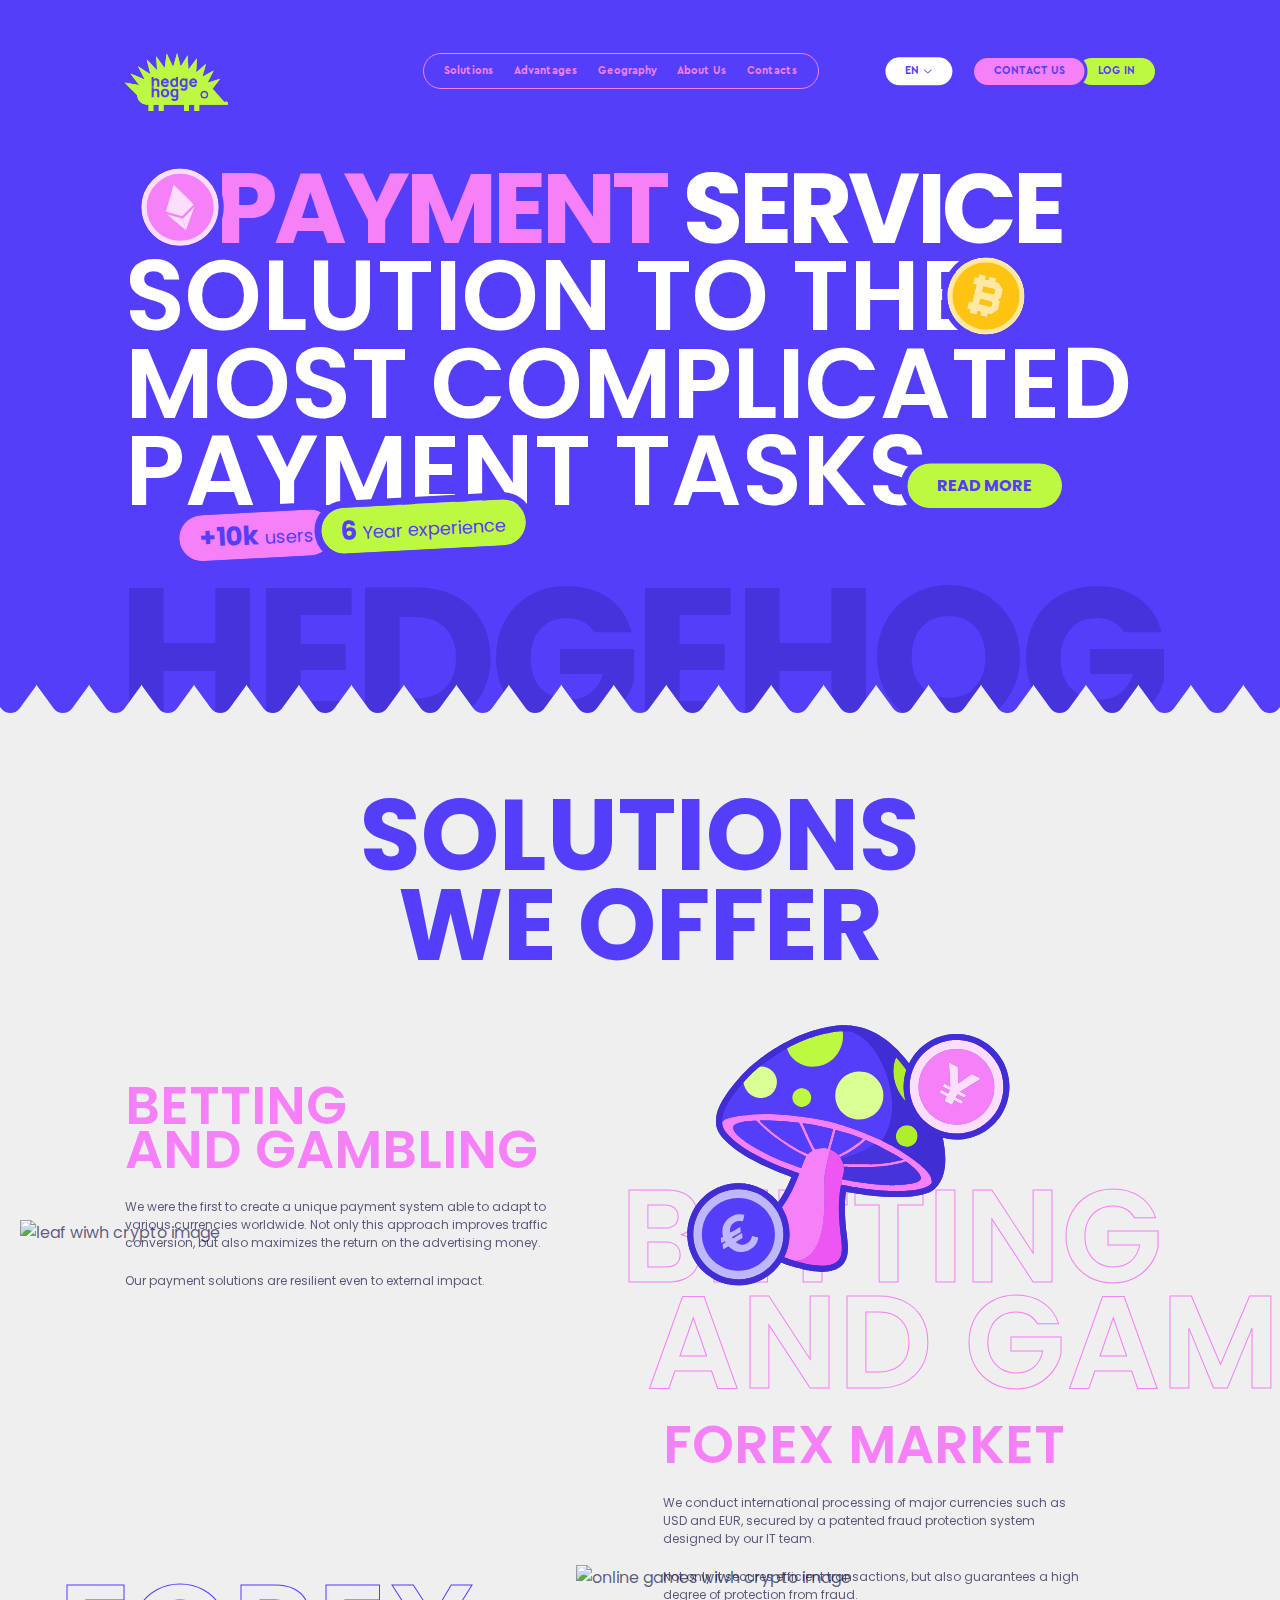
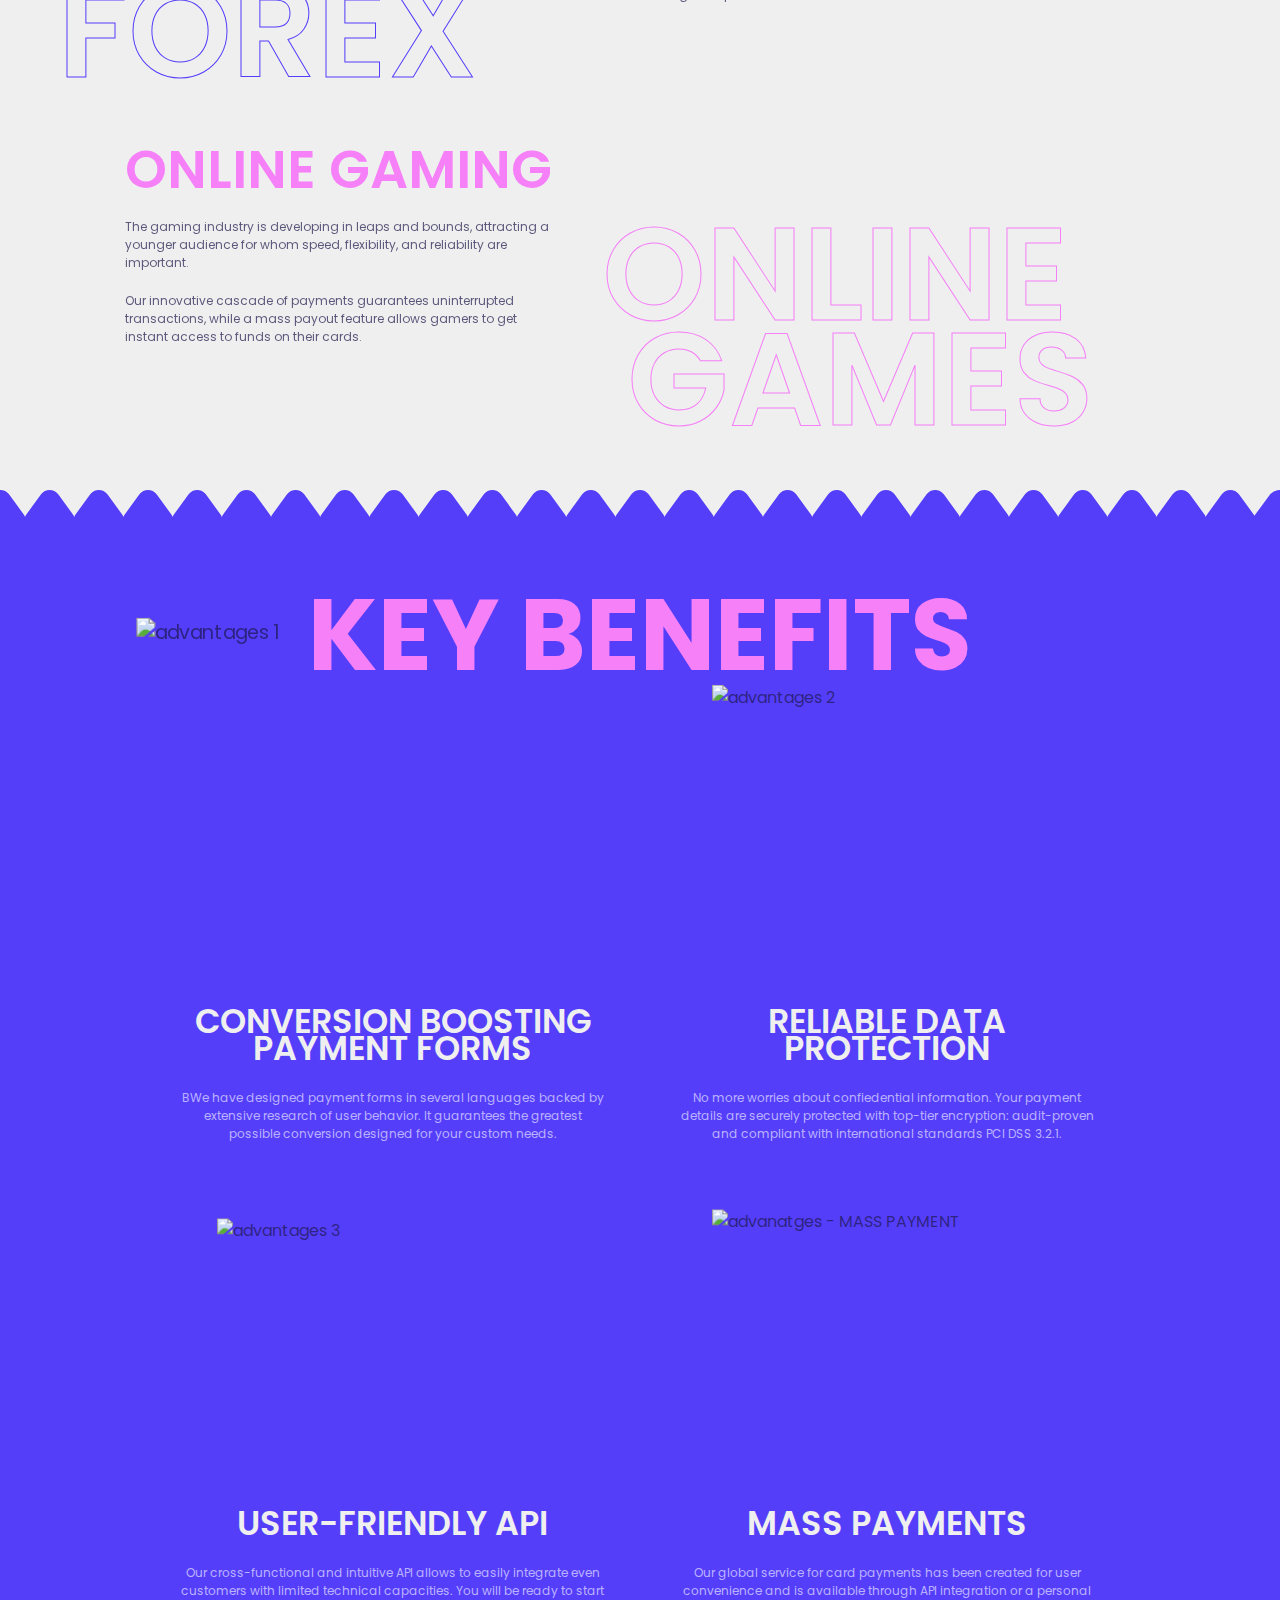
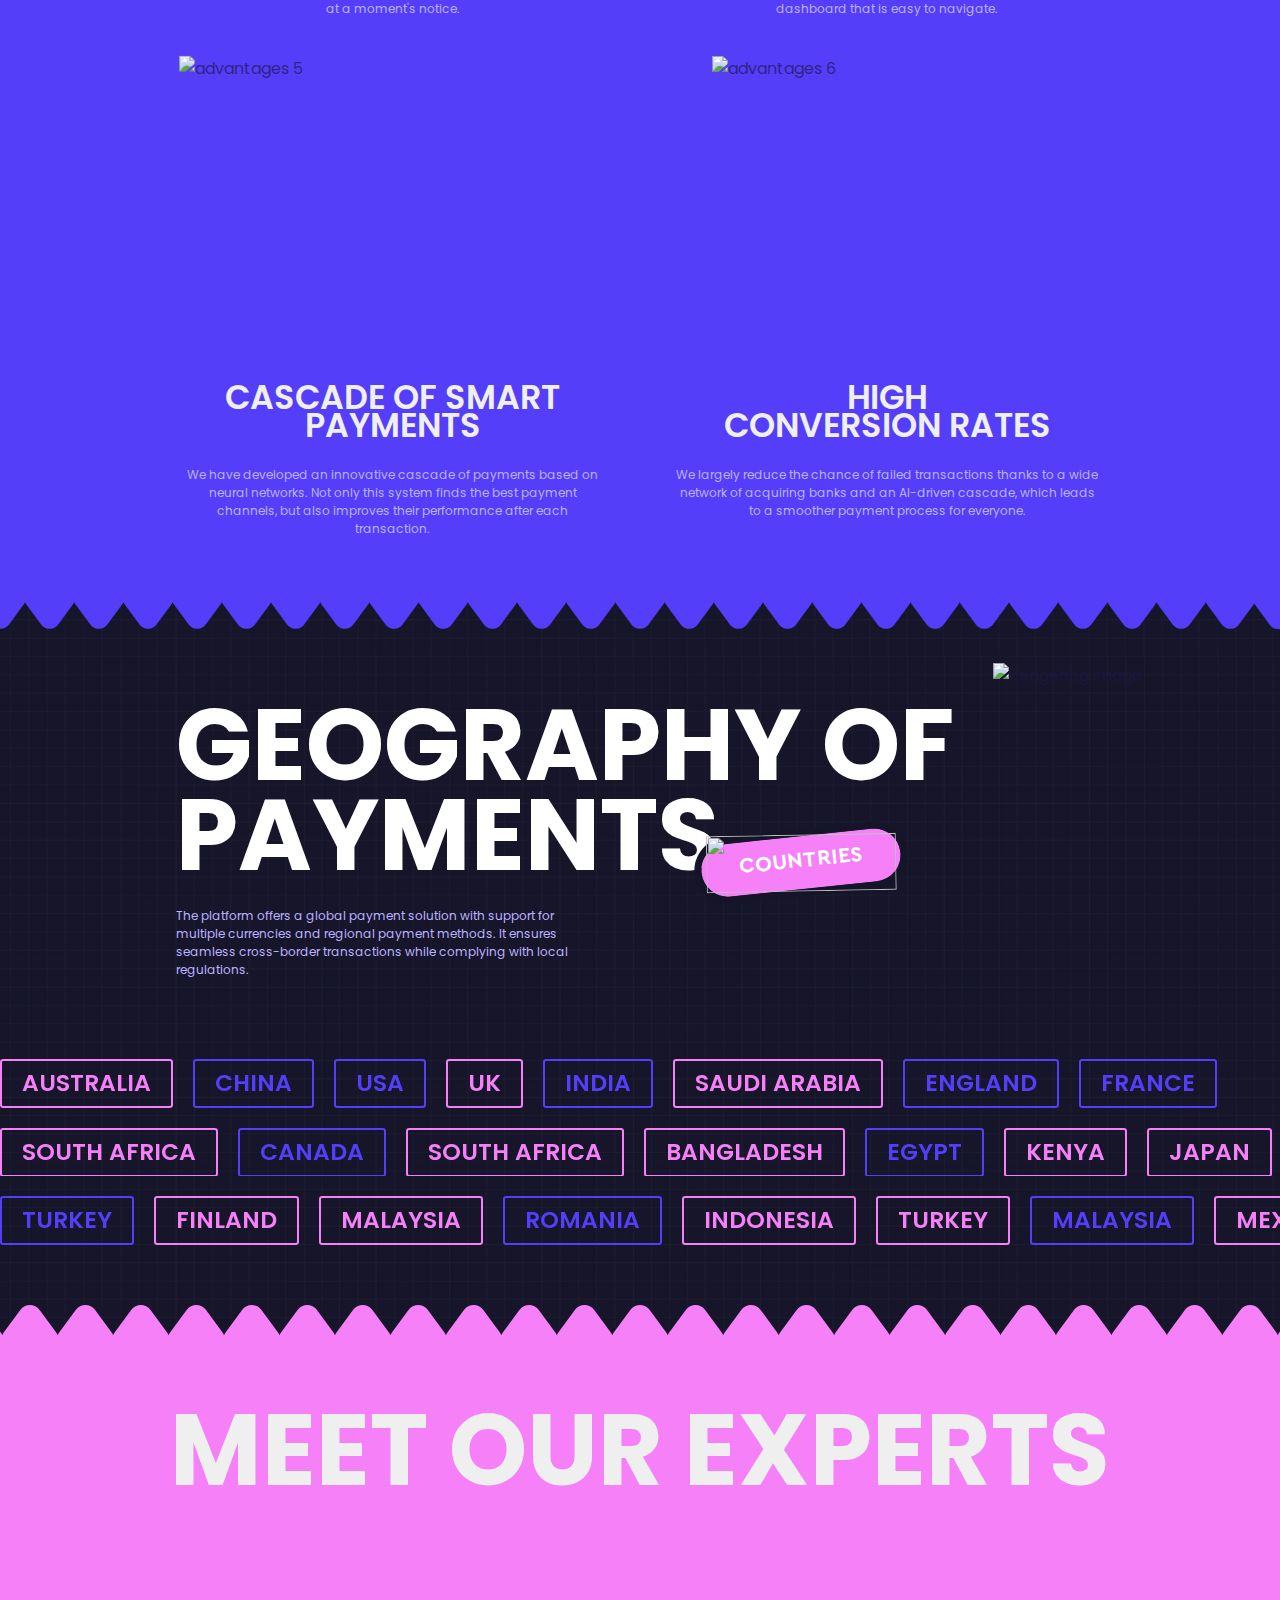
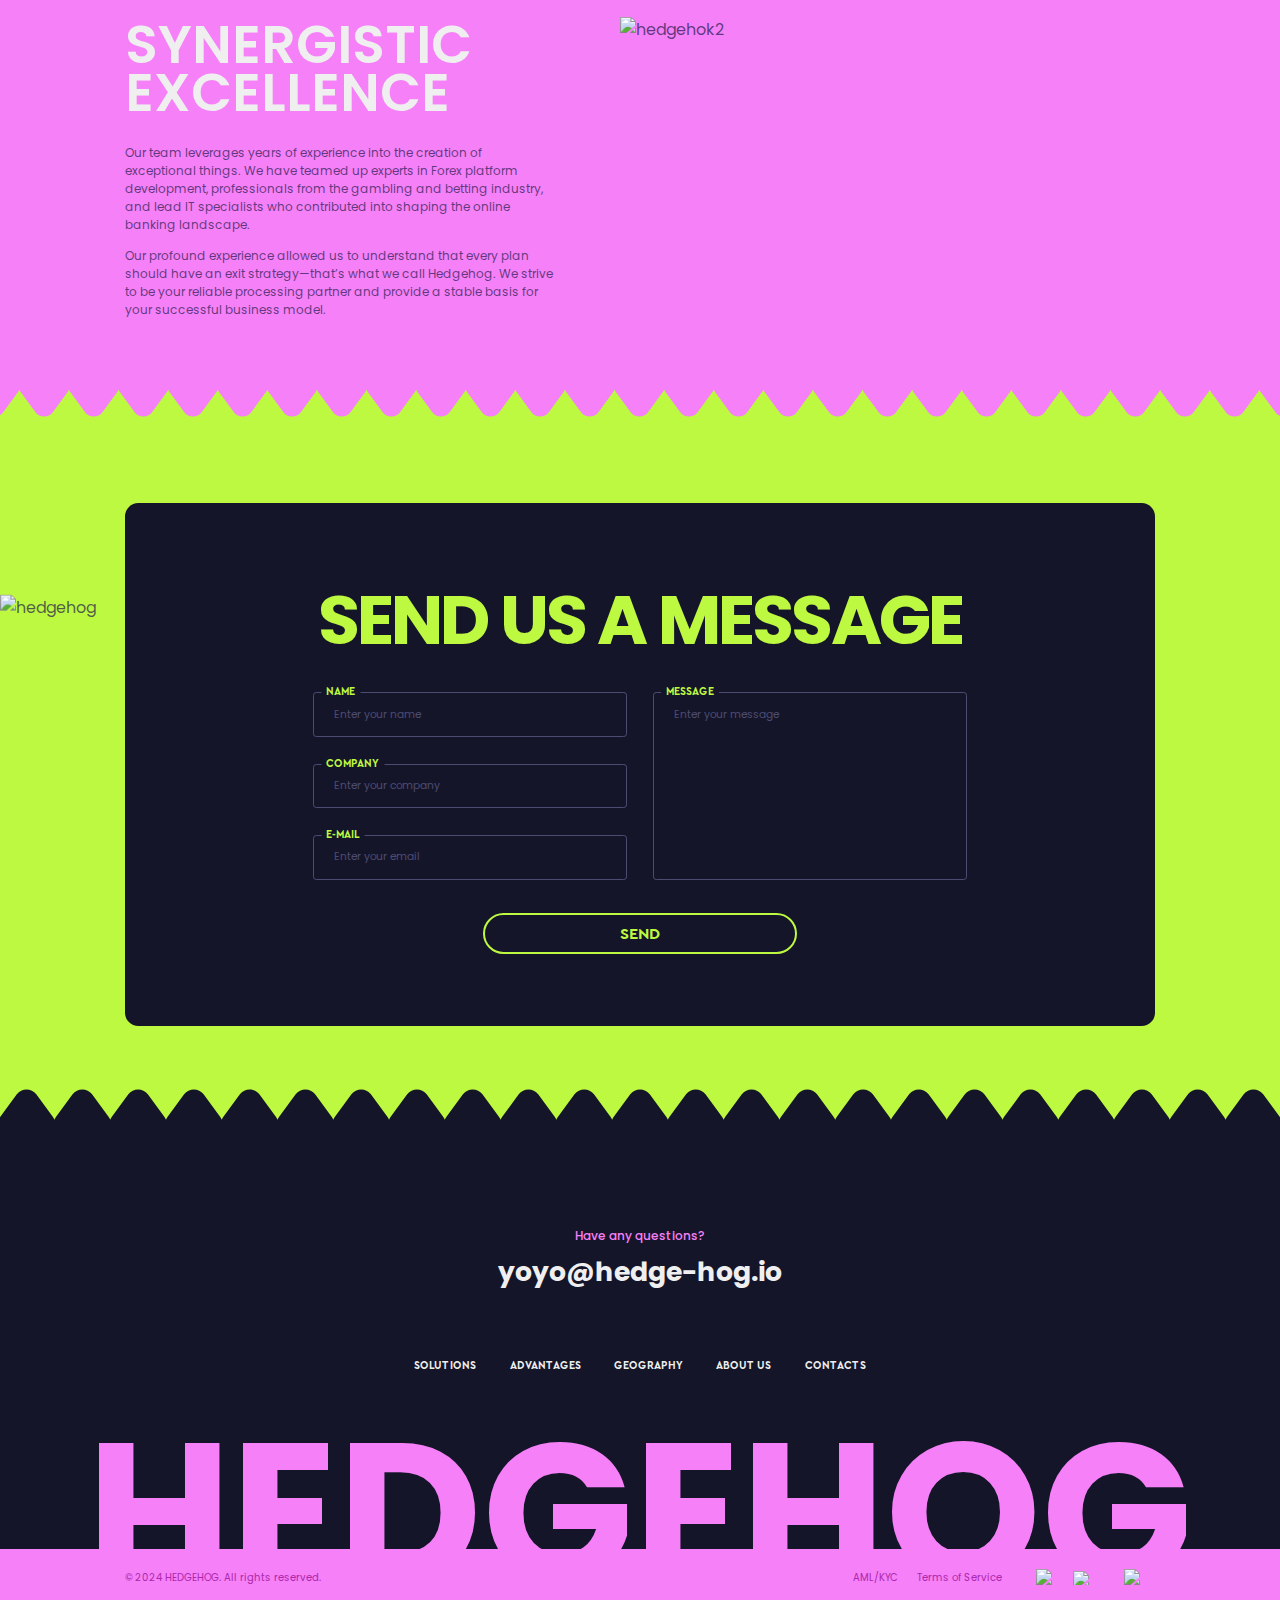
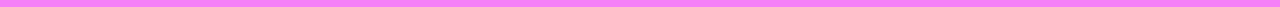
==== commit 9419f0f0: "fix" ====
--- a/index.html
+++ b/index.html
@@ -60,7 +60,12 @@
                   </a>
                 </div>
               </div>
-              <button class="header__burger">
+              <button class="header__burger tablet">
+                <span></span>
+                <span></span>
+                <span></span>
+              </button>
+              <button class="header__burger mobile">
                 <span></span>
                 <span></span>
                 <span></span>
@@ -250,7 +255,7 @@
                 Reliable data protection
               </h4>
               <p>
-                Your payment details are securely protected with top-tier encryption: audit-proven and compliant with international standards PCI DSS 3.2.1.
+                No more worries about confiedential information. Your payment details are securely protected with top-tier encryption: audit-proven and compliant with international standards PCI DSS 3.2.1.
               </p>
             </div>
         </div>
@@ -303,7 +308,7 @@
     <div class="wrapper">
       <div class="geography__title">
         <h2 class="page-title center">
-          geography of payments
+          geography <br> of <br> payments
         </h2>
         <p>
           The platform offers a global payment solution with support for multiple currencies and regional payment methods.
--- a/assets/css/styles.css
+++ b/assets/css/styles.css
@@ -126,6 +126,7 @@
 
 .header {
   position: relative;
+  overflow: hidden;
   background-color: #543EFA;
   padding-bottom: 5.208vw;
 }
@@ -615,7 +616,7 @@
   position: relative;
   overflow: hidden;
   margin-top: -3vw;
-  background: url("../images/bg-gray.webp") no-repeat 50% 17%/cover;
+  background: url("../images/bg-gray.svg") no-repeat 50% 17%/cover;
 }
 .solutions__img {
   position: absolute;
@@ -732,7 +733,7 @@
   padding: 7.813vw 0 7.813vw;
   position: relative;
   margin-top: -3vw;
-  background: url("../images/bg-blue.webp") no-repeat 50% 0%/cover;
+  background: url("../images/bg-blue.svg") no-repeat 50% 0%/cover;
 }
 .advantages h2 {
   color: #F580F7;
@@ -754,11 +755,12 @@
   transform: translateY(-50%);
 }
 .advantages__item:nth-child(1) img {
-  width: 43.542vw;
-  height: 36.615vw;
+  width: 33.542vw;
+  height: 34.615vw;
   left: 0;
-  top: -72%;
+  top: -27vw;
   z-index: 1;
+  transform: scale(1.2);
 }
 .advantages__item:nth-child(2) img {
   width: 30.573vw;
@@ -861,6 +863,9 @@
   padding-top: 10vw;
   display: none;
 }
+.geography__title br {
+  display: none;
+}
 .geography__mobile-text {
   color: #F580F7;
   font-size: 3.75vw;
@@ -884,7 +889,7 @@
   top: 0;
 }
 .geography__content .swiper-wrapper {
-  gap: 30px;
+  gap: 1.563vw;
 }
 .geography__content.mb-30 {
   margin-bottom: 1.563vw;
@@ -898,8 +903,8 @@
   font-size: 1.823vw;
   font-weight: 600;
   text-transform: uppercase;
-  padding: 0.842vw 1.563vw;
-  line-height: 1em;
+  padding: 0.922vw 1.563vw;
+  line-height: 0.9em;
   border-radius: 0.26vw;
   min-width: -moz-max-content;
   min-width: max-content;
@@ -993,7 +998,7 @@
   padding: 7.813vw 0 9.473vw;
   position: relative;
   margin-top: -3vw;
-  background: url("../images/bg-pink.webp") no-repeat 50% 0%/cover;
+  background: url("../images/bg-pink.svg") no-repeat 50% 0%/cover;
 }
 .team h2 {
   text-align: center;
@@ -1030,7 +1035,7 @@
   overflow: hidden;
   padding: 8.908vw 0 8.008vw;
   margin-top: -4vw;
-  background: url("../images/bg-green.webp") no-repeat 50% 0%/cover;
+  background: url("../images/bg-green.svg") no-repeat 50% 0%/cover;
 }
 .contacts__img {
   position: absolute;
@@ -1083,7 +1088,13 @@
 .contacts__form-field:active, .contacts__form-field:focus {
   border: none;
   outline: none;
-  border: 1px solid #4C4C72;
+  border: 1px solid #F580F7;
+}
+.contacts__form-field:active + label, .contacts__form-field:focus + label {
+  color: #F580F7;
+}
+.contacts__form-field:active + span, .contacts__form-field:focus + span {
+  color: #F580F7;
 }
 .contacts__form-field.textarea {
   height: 100%;
@@ -1206,7 +1217,7 @@
   overflow: hidden;
   padding: 11.708vw 0 0;
   margin-top: -4vw;
-  background: url("../images/bg-black.webp") no-repeat 50% 0%/cover;
+  background: url("../images/bg-black.svg") no-repeat 50% 0%/cover;
   z-index: 10;
 }
 .footer__text {
@@ -1376,7 +1387,7 @@
     width: 13.189vw;
     height: 7.434vw;
   }
-  .header__burger {
+  .header__burger.tablet {
     display: block;
   }
   .header__contact-us {
@@ -1441,11 +1452,12 @@
     padding: 0.96vw 3.197vw;
     font-size: 1.918vw;
     border-radius: 5.396vw;
-    right: 8vw;
+    right: 10vw;
     bottom: 17vw;
   }
   .offer__readmore:before {
     border-radius: 5.396vw;
+    border-width: 4px;
   }
   .offer__advanatges {
     left: 7vw;
@@ -1460,13 +1472,16 @@
     font-size: 2.758vw;
   }
   .offer__advanatges-users:before {
-    border-radius: 5.396vw;
+    border-width: 4px;
   }
   .offer__advanatges-experiance {
     padding: 0.4vw 2.158vw;
     border-radius: 5.396vw;
     font-size: 1.918vw;
     transform: translateX(-5px);
+  }
+  .offer__advanatges-experiance:before {
+    border-width: 4px;
   }
   .offer__advanatges-experiance span {
     font-size: 2.758vw;
@@ -1829,6 +1844,12 @@
   }
   .header__box {
     display: none;
+  }
+  .header__burger.tablet {
+    display: none;
+  }
+  .header__burger.mobile {
+    display: block;
   }
   .header__burger span {
     width: 7.813vw;
@@ -2012,33 +2033,30 @@
     transform: scale(1.15);
   }
   .advantages__item:nth-child(2) {
-    padding-top: 75vw;
+    padding-top: 66vw;
   }
   .advantages__item:nth-child(2) img {
     width: 89.597vw;
     height: 81.564vw;
-    top: -6vw;
+    top: -11vw;
     left: 1vw;
-    transform: scale(1.15);
   }
   .advantages__item:nth-child(3) {
-    padding-top: 75vw;
+    padding-top: 70vw;
   }
   .advantages__item:nth-child(3) img {
     width: 88.597vw;
     height: 76.564vw;
-    top: 4vw;
-    transform: scale(1.1);
+    top: 0vw;
   }
   .advantages__item:nth-child(4) {
-    padding-top: 75vw;
+    padding-top: 70vw;
   }
   .advantages__item:nth-child(4) img {
     width: 84.597vw;
     height: 65.564vw;
-    top: 1vw;
+    top: -2vw;
     left: 2vw;
-    transform: scale(1.1);
   }
   .advantages__item:nth-child(5) {
     padding-top: 72vw;
@@ -2051,14 +2069,13 @@
     transform: scale(1.2) rotate(-8deg);
   }
   .advantages__item:nth-child(6) {
-    padding-top: 95vw;
+    padding-top: 79vw;
   }
   .advantages__item:nth-child(6) img {
-    top: 5vw;
+    top: 45vw;
     width: 90.36vw;
     height: 91.564vw;
-    left: -2vw;
-    transform: scale(1.1);
+    left: -5vw;
   }
   .advantages__item p {
     font-size: 4.063vw;
@@ -2074,7 +2091,7 @@
   }
   .geography {
     padding: 21.906vw 0 61.656vw;
-    margin-top: -13vw;
+    margin-top: -10vw;
     background: url("../images/bg-black-mobile.svg") no-repeat 50% 17%/cover;
   }
   .geography__image {
@@ -2096,7 +2113,8 @@
   }
   .geography__box {
     right: 12vw;
-    bottom: -9vw;
+    bottom: -11vw;
+    transform: rotate(1deg);
   }
   .geography__button {
     font-size: 5.313vw;
@@ -2117,10 +2135,14 @@
     padding-left: 0;
     margin: 0 auto;
     font-size: 12.5vw;
-    margin-bottom: 18.25vw;
+    margin-bottom: 25.25vw;
+  }
+  .geography__title br {
+    display: block;
   }
   .geography__title h2 {
     text-align: center;
+    font-size: 12vw;
   }
   .geography p {
     display: none;
@@ -2132,7 +2154,7 @@
     border-width: 1px;
   }
   .team {
-    padding: 20.813vw 0 18.473vw;
+    padding: 15.813vw 0 22.473vw;
     margin-top: -10vw;
     background: url("../images/bg-pink-mobile.svg") no-repeat 50% 0%/cover;
   }
@@ -2161,14 +2183,17 @@
   }
   .contacts {
     width: 100%;
-    padding: 23.908vw 0 17.008vw;
+    padding: 20.908vw 0 20.008vw;
     margin-top: -10vw;
     background: url("../images/bg-green-mobile.svg") no-repeat 50% 0%/cover;
+  }
+  .contacts .wrapper {
+    max-width: 100vw;
   }
   .contacts h2 {
     font-size: 12.5vw;
     line-height: 0.9em;
-    margin-bottom: 9.375vw;
+    margin-bottom: 12.375vw;
   }
   .contacts__content {
     max-width: 100%;
@@ -2178,8 +2203,11 @@
     border-radius: 6.25vw;
     padding: 15.625vw 0 9.375vw;
   }
+  .contacts__form-wrapper {
+    gap: 0;
+  }
   .contacts__form-field {
-    padding: 3.988vw 4.688vw;
+    padding: 1.988vw 4.688vw;
     font-size: 4.063vw;
     border-radius: 0.938vw;
   }
@@ -2190,7 +2218,7 @@
     font-size: 4.063vw;
   }
   .contacts__form-field.textarea {
-    height: 23vw;
+    height: 28vw;
   }
   .contacts__form-label {
     font-size: 4.063vw;
@@ -2208,12 +2236,13 @@
     font-size: 5vw;
   }
   .footer {
-    padding: 20.708vw 0 0;
-    margin-top: -11vw;
+    padding: 24.708vw 0 0;
+    margin-top: -8vw;
     background: url("../images/bg-black-mobile.svg") no-repeat 50% 0%/cover;
   }
   .footer__word {
     font-size: 16.784vw;
+    margin-bottom: 0;
   }
   .footer__text {
     font-size: 5vw;
@@ -2245,7 +2274,7 @@
   }
   .footer__bottom-payments {
     gap: 2.521vw;
-    padding: 2vw 0;
+    padding: 1vw 0 4.5vw;
   }
   .footer__bottom-payments img:nth-child(1) {
     width: 10.625vw;
@@ -2266,8 +2295,6 @@
   }
   .footer__bottom-inner p {
     font-size: 3.75vw;
-  }
-  .footer__bottom-inner p:nth-child(1) {
     order: 5;
   }
   .footer__bottom-row {
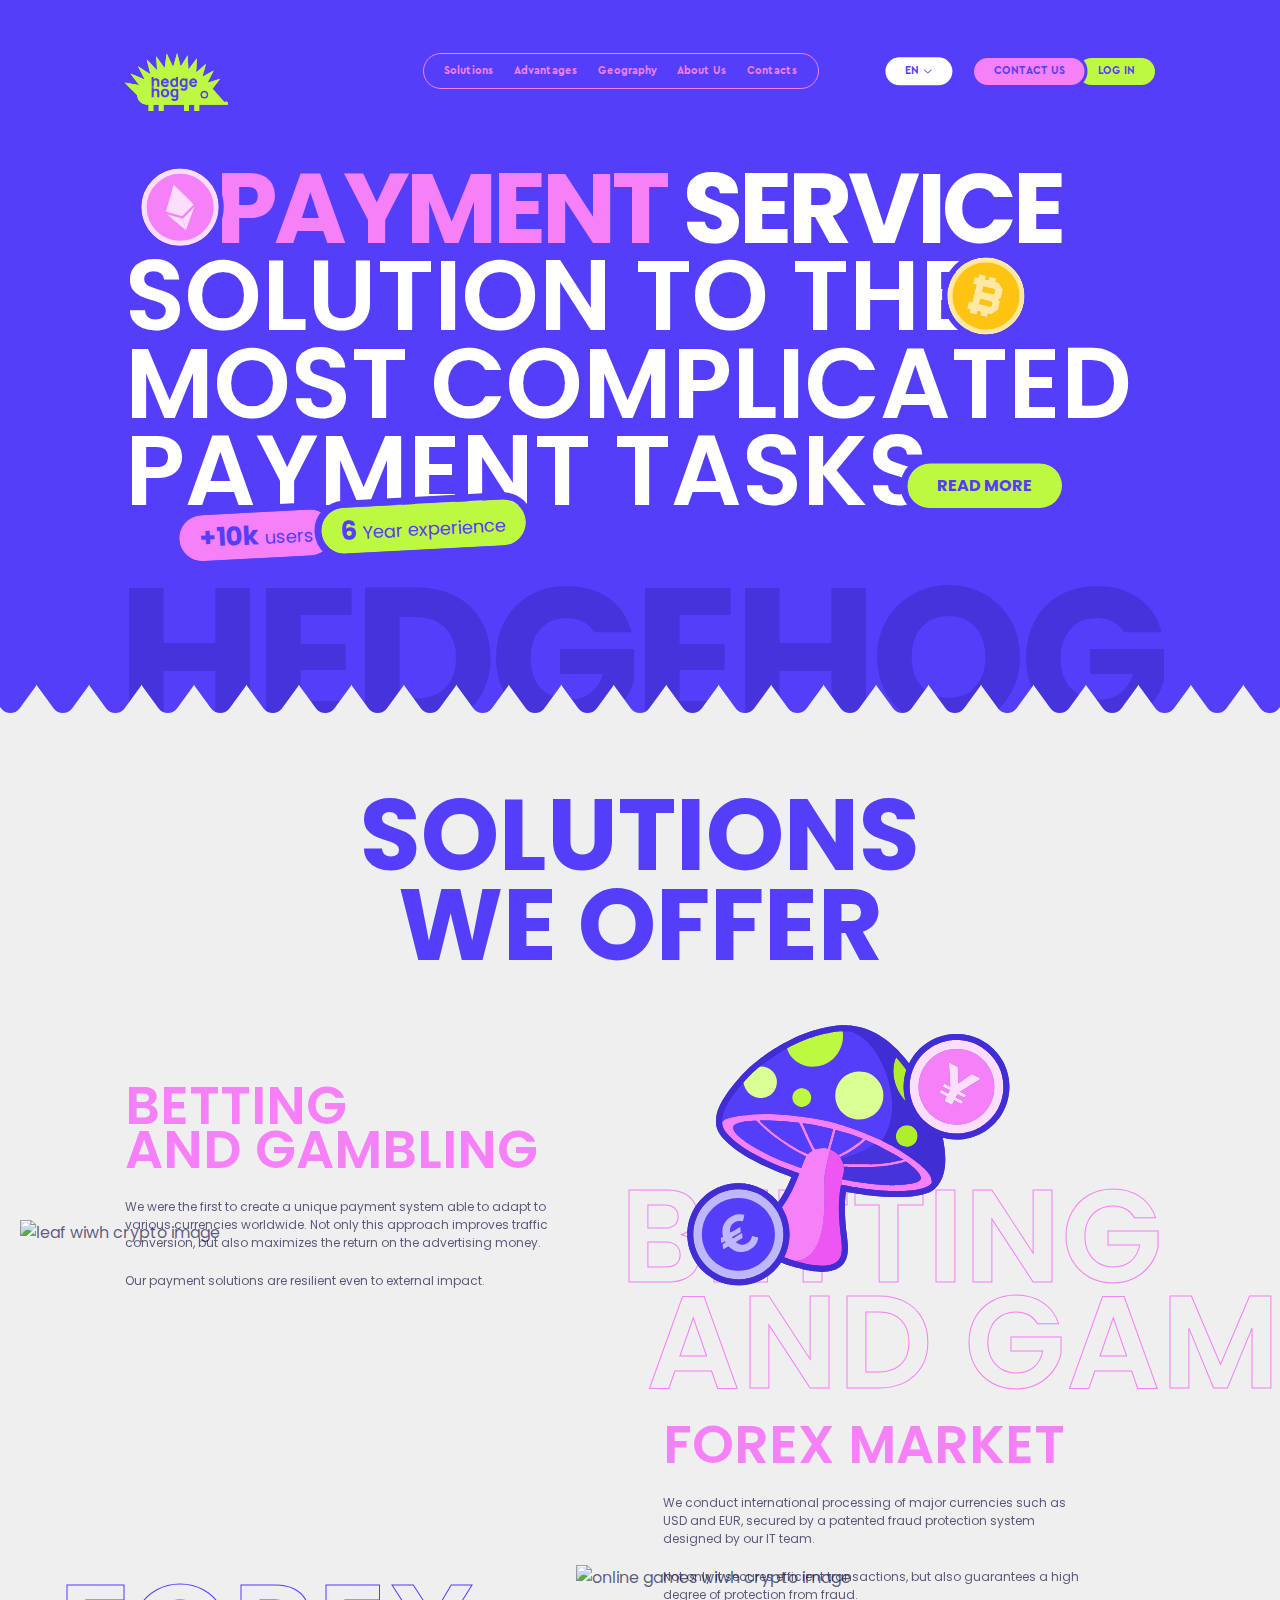
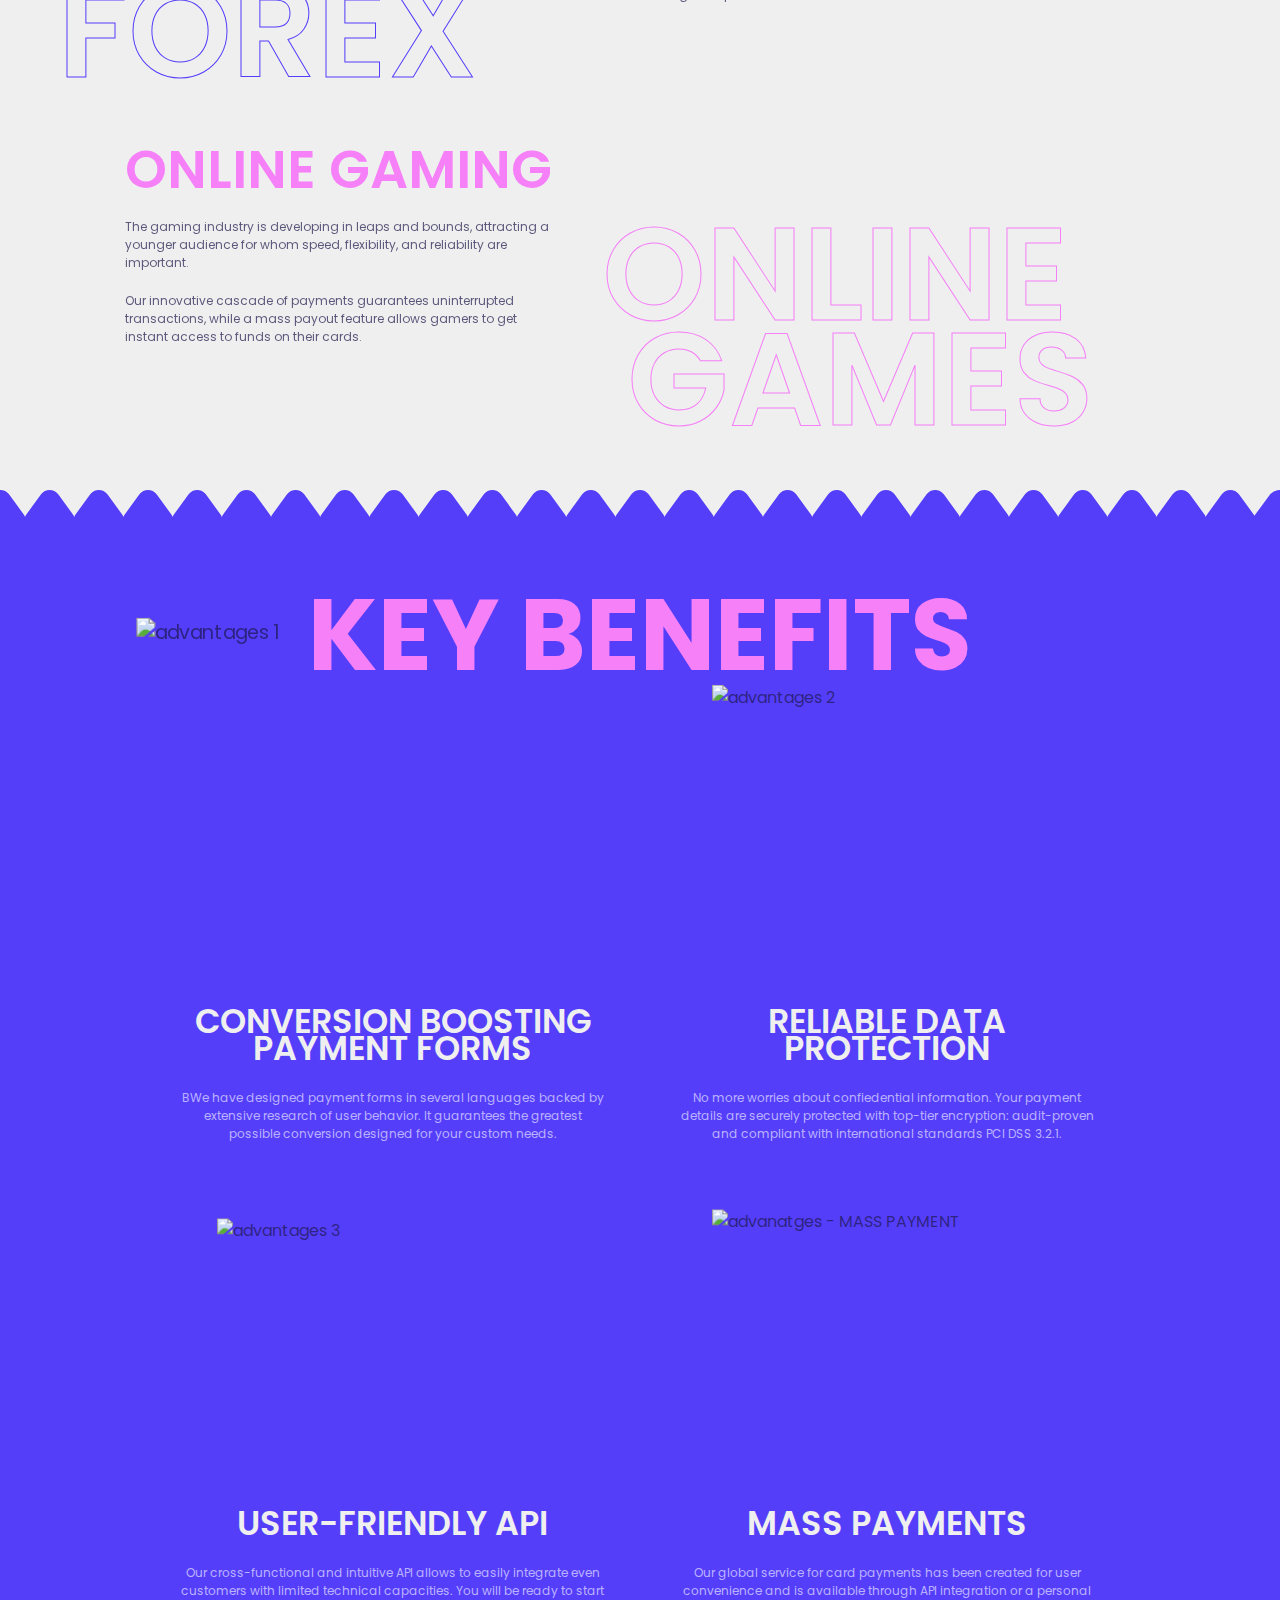
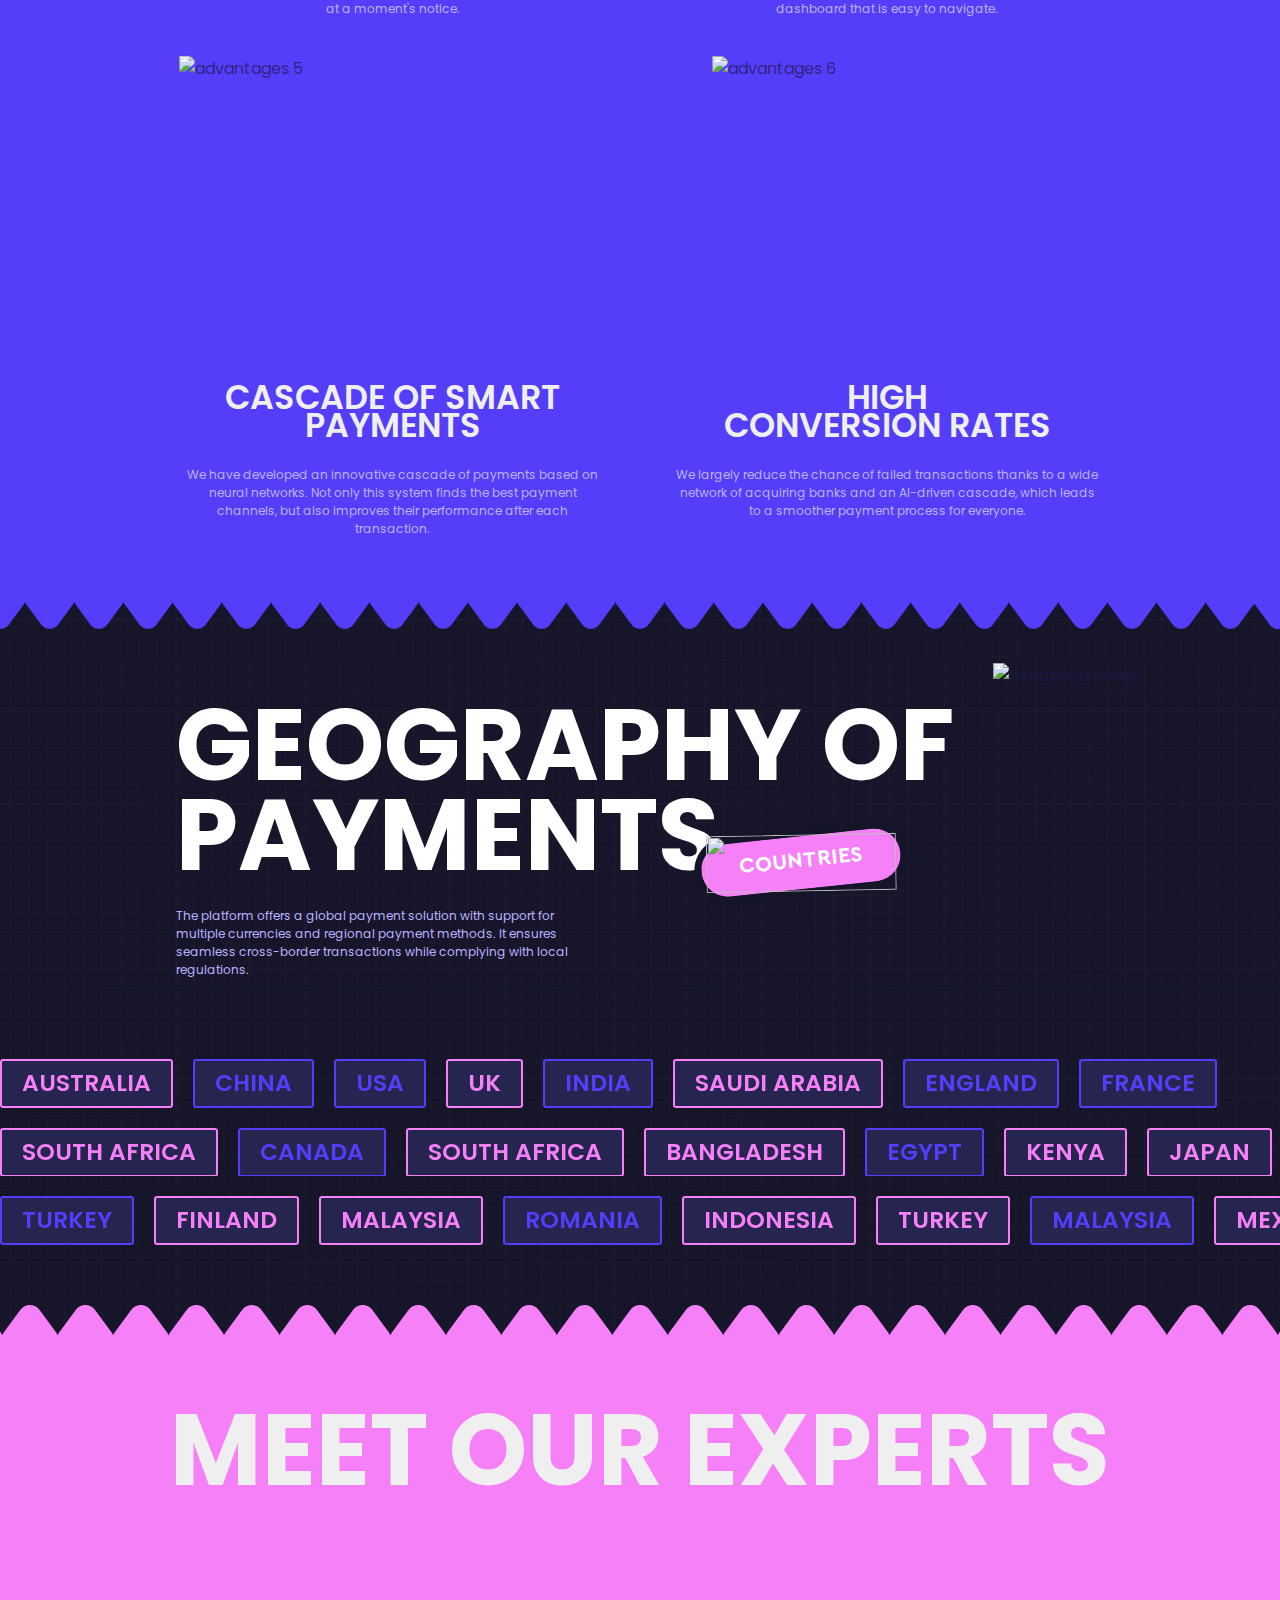
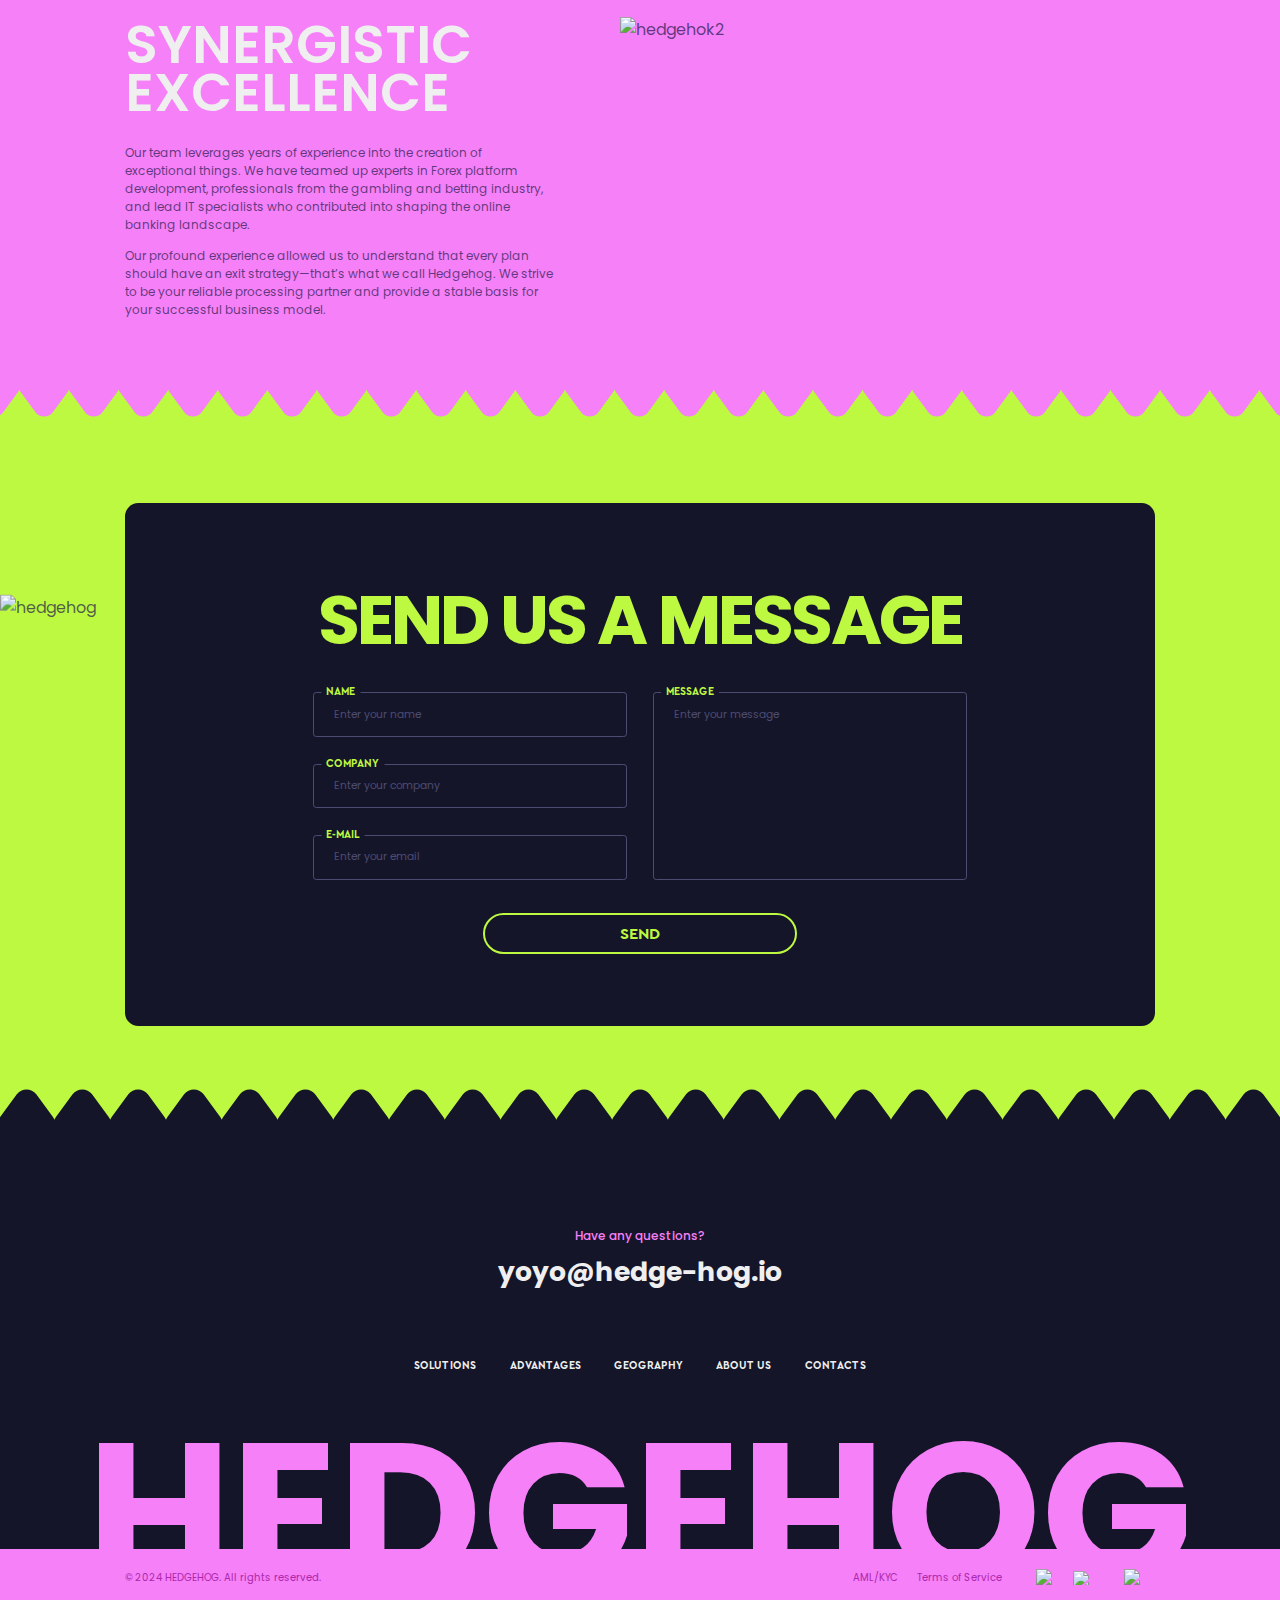
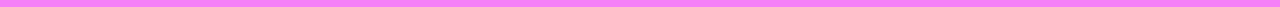
==== commit 6a32c9a0: "update mobile styles" ====
--- a/index.html
+++ b/index.html
@@ -73,44 +73,6 @@
               <button class="header__close">
                 <img src="./assets/images/icons/close.svg" alt="close btn">
               </button>
-              <div class="header__mobile-menu">
-                <div class="header__mobile-menu-wrapper">
-                  <img class="close-menu" src="./assets/images/icons/close-mobile.svg" alt="close menu">
-                  <span class="header__mobile-menu-word">hedgehog</span>
-                  <div class="header__mobile-menu-container">
-                    <nav>
-                      <ul class="header__mobile-menu-list">
-                        <li><a href="#solutions" class="go-to mobile-link-js">Solutions</a></li>
-                        <li><a href="#advantages" class="go-to mobile-link-js">Advantages</a></li>
-                        <li><a href="#geography" class="go-to mobile-link-js">Geography</a></li>
-                        <li><a href="#about" class="go-to mobile-link-js">About us</a></li>
-                        <li><a href="#contacts" class="go-to mobile-link-js">Contacts</a></li>
-                      </ul>
-                    </nav>
-                    <div class="header__mobile-menu-inner">
-                      <span class="one"></span>
-                      <a href="#contacts" class="header__mobile-menu-contacts go-to mobile-link-js">Contact us</a>
-                      <div class="languages">
-                        <div class="languages__container">
-                          <p class="languages__current">EN</p>
-                          <img src="./assets/images/icons/arrow-down.svg" alt="arrow down">
-                        </div>
-                        <ul>
-                          <li>
-                            <a href="./">English</a>
-                          </li>
-                          <li>
-                            <a href="./ru.html">Russian</a>
-                          </li>
-                        </ul>
-                      </div>
-                      <span class="two"></span>
-                    </div>
-                    <a href="https://client.planbpay.io/" class="header__mobile-menu-login mobile-link-js">Log In</a>
-                  </div>
-                </div>
-               
-              </div>
             </div>
           </div>
         </div>
@@ -529,6 +491,49 @@
       </div>
     </div>
   </footer>
+
+
+  <div class="c-modal">
+    <div class="header__mobile-menu">
+      <div class="header__mobile-menu-wrapper">
+        <img class="close-menu" src="./assets/images/icons/close-mobile.svg" alt="close menu">
+        <span class="header__mobile-menu-word">hedgehog</span>
+        <div class="header__mobile-menu-container">
+          <nav>
+            <ul class="header__mobile-menu-list">
+              <li><a href="#solutions" class="go-to mobile-link-js">Solutions</a></li>
+              <li><a href="#advantages" class="go-to mobile-link-js">Advantages</a></li>
+              <li><a href="#geography" class="go-to mobile-link-js">Geography</a></li>
+              <li><a href="#about" class="go-to mobile-link-js">About us</a></li>
+              <li><a href="#contacts" class="go-to mobile-link-js">Contacts</a></li>
+            </ul>
+          </nav>
+          <div class="header__mobile-menu-inner">
+            <span class="one"></span>
+            <a href="#contacts" class="header__mobile-menu-contacts go-to mobile-link-js">Contact us</a>
+            <div class="languages">
+              <div class="languages__container">
+                <p class="languages__current">EN</p>
+                <img src="./assets/images/icons/arrow-down.svg" alt="arrow down">
+              </div>
+              <ul>
+                <li>
+                  <a href="./">English</a>
+                </li>
+                <li>
+                  <a href="./ru.html">Russian</a>
+                </li>
+              </ul>
+            </div>
+            <span class="two"></span>
+          </div>
+          <a href="https://client.planbpay.io/" class="header__mobile-menu-login mobile-link-js">Log In</a>
+        </div>
+      </div>
+     
+    </div>
+  </div>
+
 
   <script defer src="" data-src="https://cdn.jsdelivr.net/npm/swiper@8/swiper-bundle.min.js"></script>
   <script type="module">
--- a/assets/css/styles.css
+++ b/assets/css/styles.css
@@ -122,6 +122,23 @@
 
 .ml-auto {
   margin-left: auto;
+}
+
+.c-modal {
+  display: none;
+  position: fixed;
+  width: 100%;
+  height: 100%;
+  left: 0;
+  top: 0;
+  background-color: rgba(0, 0, 0, 0.5);
+  z-index: 10;
+  animation: fadeIn 0.3s linear forwards;
+}
+.c-modal.active {
+  display: flex;
+  padding-top: 32vw;
+  justify-content: center;
 }
 
 .header {
@@ -318,18 +335,16 @@
   z-index: 10;
 }
 .header__mobile-menu {
-  display: none;
   background-color: #543EFA;
-  width: 100%;
-  height: 151.5vw;
-  position: absolute;
-  left: 50%;
-  top: 0%;
+  width: 87.5vw;
+  height: 142.5vw;
   z-index: 10;
   overflow: hidden;
-  transform: translate(-50%, 0);
+  position: relative;
   padding: 8.25vw 9.375vw;
+  border: 1px solid #F580F7;
   animation: fadeIn 0.3s linear forwards;
+  border-radius: 1.563vw;
 }
 .header__mobile-menu.active {
   display: block;
@@ -346,11 +361,12 @@
   color: #4733DC;
   font-size: 27.5vw;
   position: absolute;
-  left: 12vw;
-  top: 54vw;
+  left: 6vw;
+  top: 52vw;
   transform: rotate(-90deg);
   font-weight: 700;
   z-index: -1;
+  letter-spacing: -0.04em;
 }
 .header__mobile-menu ul {
   padding-top: 2vw;
@@ -383,10 +399,10 @@
   left: 0;
 }
 .header__mobile-menu-inner span.one {
-  bottom: 63vw;
+  bottom: 53vw;
 }
 .header__mobile-menu-inner span.two {
-  bottom: 36.5vw;
+  bottom: 28.5vw;
 }
 .header__mobile-menu-contacts {
   font-family: "Cera Pro", sans-serif;
@@ -900,6 +916,7 @@
   display: flex;
   align-items: center;
   justify-content: center;
+  background-color: #252550;
   font-size: 1.823vw;
   font-weight: 600;
   text-transform: uppercase;
@@ -1075,6 +1092,7 @@
   font-family: "Poppins", sans-serif;
   box-sizing: border-box;
   width: 100%;
+  transition: 0.3s;
 }
 .contacts__form-field.required {
   border: 1px solid red;
@@ -1089,12 +1107,15 @@
   border: none;
   outline: none;
   border: 1px solid #F580F7;
+  transition: 0.3s;
 }
 .contacts__form-field:active + label, .contacts__form-field:focus + label {
   color: #F580F7;
+  transition: 0.3s;
 }
 .contacts__form-field:active + span, .contacts__form-field:focus + span {
   color: #F580F7;
+  transition: 0.3s;
 }
 .contacts__form-field.textarea {
   height: 100%;
@@ -1116,6 +1137,7 @@
 }
 .contacts__form-label {
   position: absolute;
+  transition: 0.3s;
   left: 1vw;
   top: 0;
   text-transform: uppercase;
@@ -1157,6 +1179,11 @@
   margin: 0 auto;
   background: transparent;
   font-size: 1.25vw;
+  transition: 0.3s;
+}
+.contacts__form-button:hover {
+  color: #F580F7;
+  border-color: #F580F7;
 }
 .contacts__form-success {
   position: absolute;
@@ -2021,7 +2048,7 @@
     margin-bottom: 5.388vw;
   }
   .advantages__item:nth-child(1) {
-    padding-top: 57vw;
+    padding-top: 60vw;
   }
   .advantages__item:nth-child(1) img {
     width: 97.597vw;
@@ -2336,16 +2363,16 @@
     height: 2.959vw;
   }
   .languages ul {
-    padding: 4.038vw 1.03vw;
+    padding: 3.038vw 1.03vw;
     padding-top: 11vw;
-    transform: translate(-11%, -30%);
+    transform: translate(-11%, -26%);
     width: 25vw;
   }
   .languages ul li {
-    font-size: 3.518vw;
+    font-size: 5vw;
   }
   .languages ul li:not(:last-child) {
-    margin-bottom: 3.599vw;
+    margin-bottom: 4.599vw;
   }
   .contacts__form-success {
     border-radius: 6.25vw;
